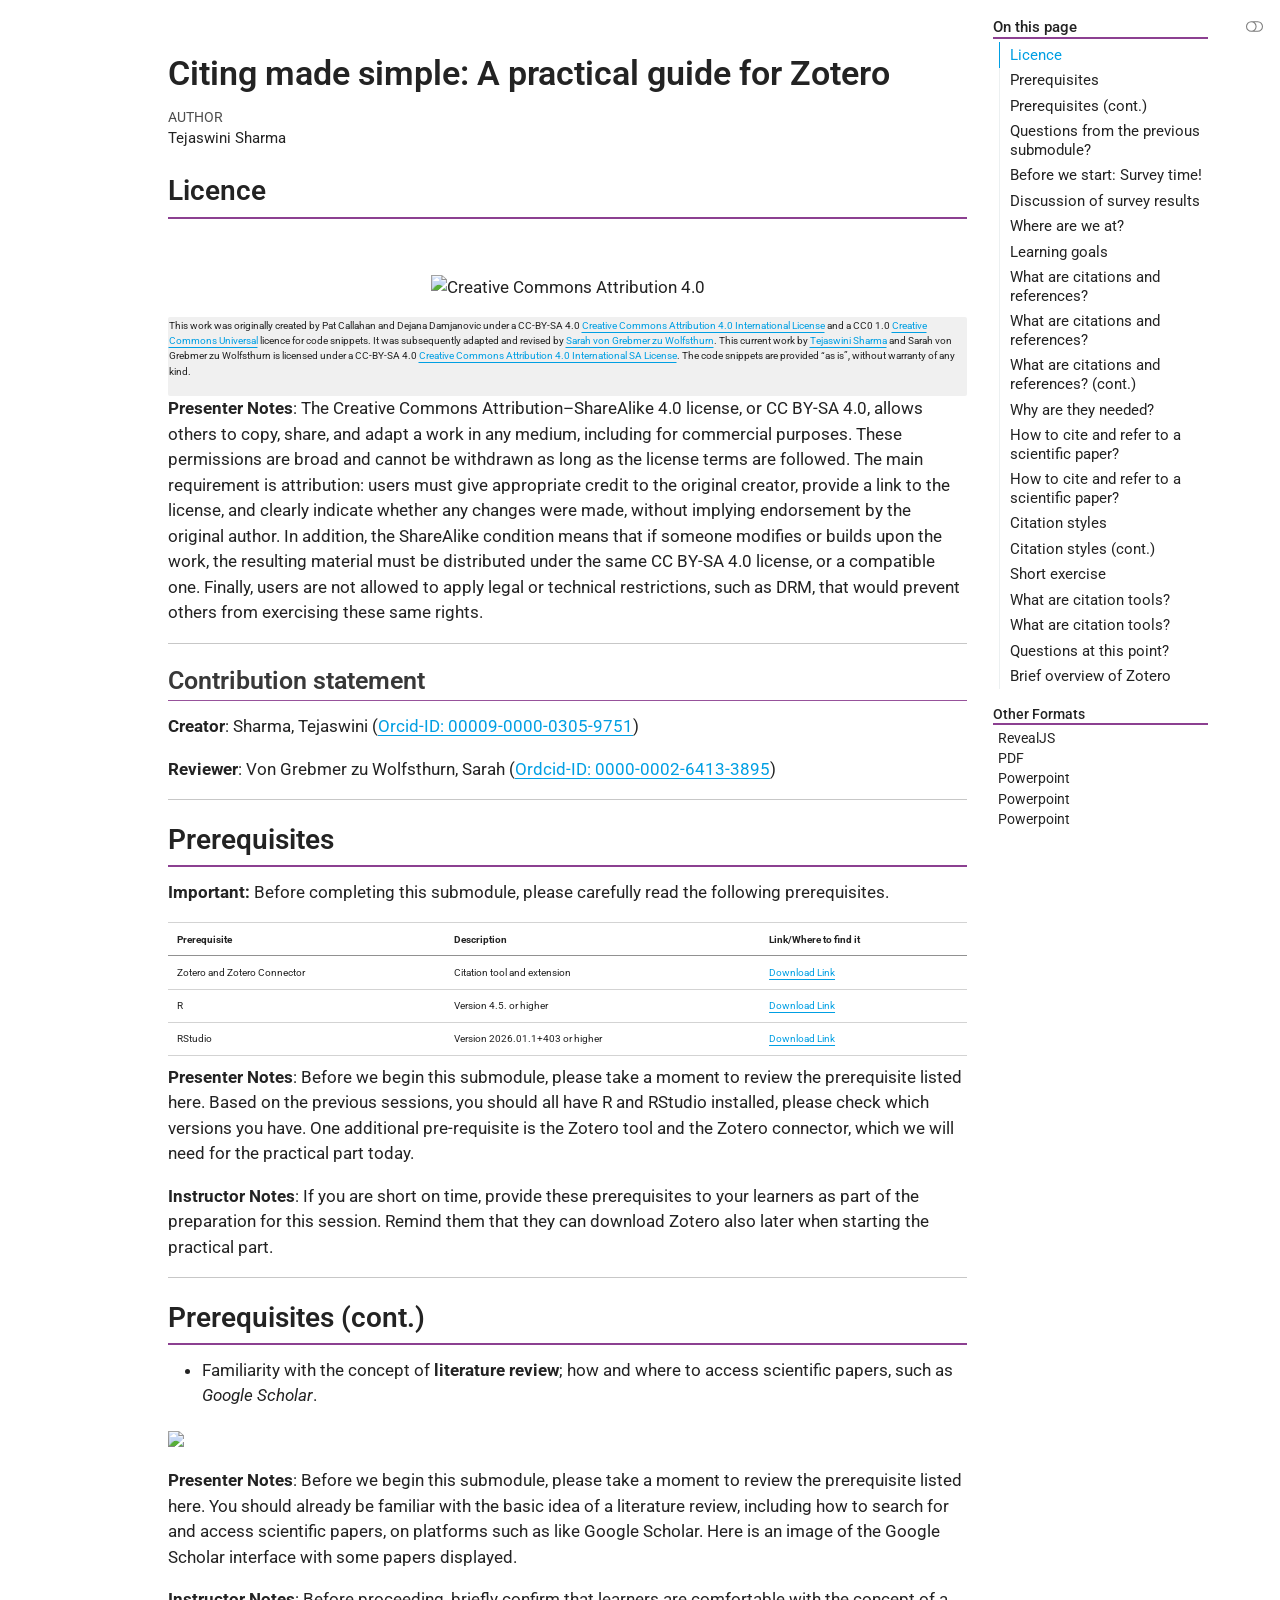
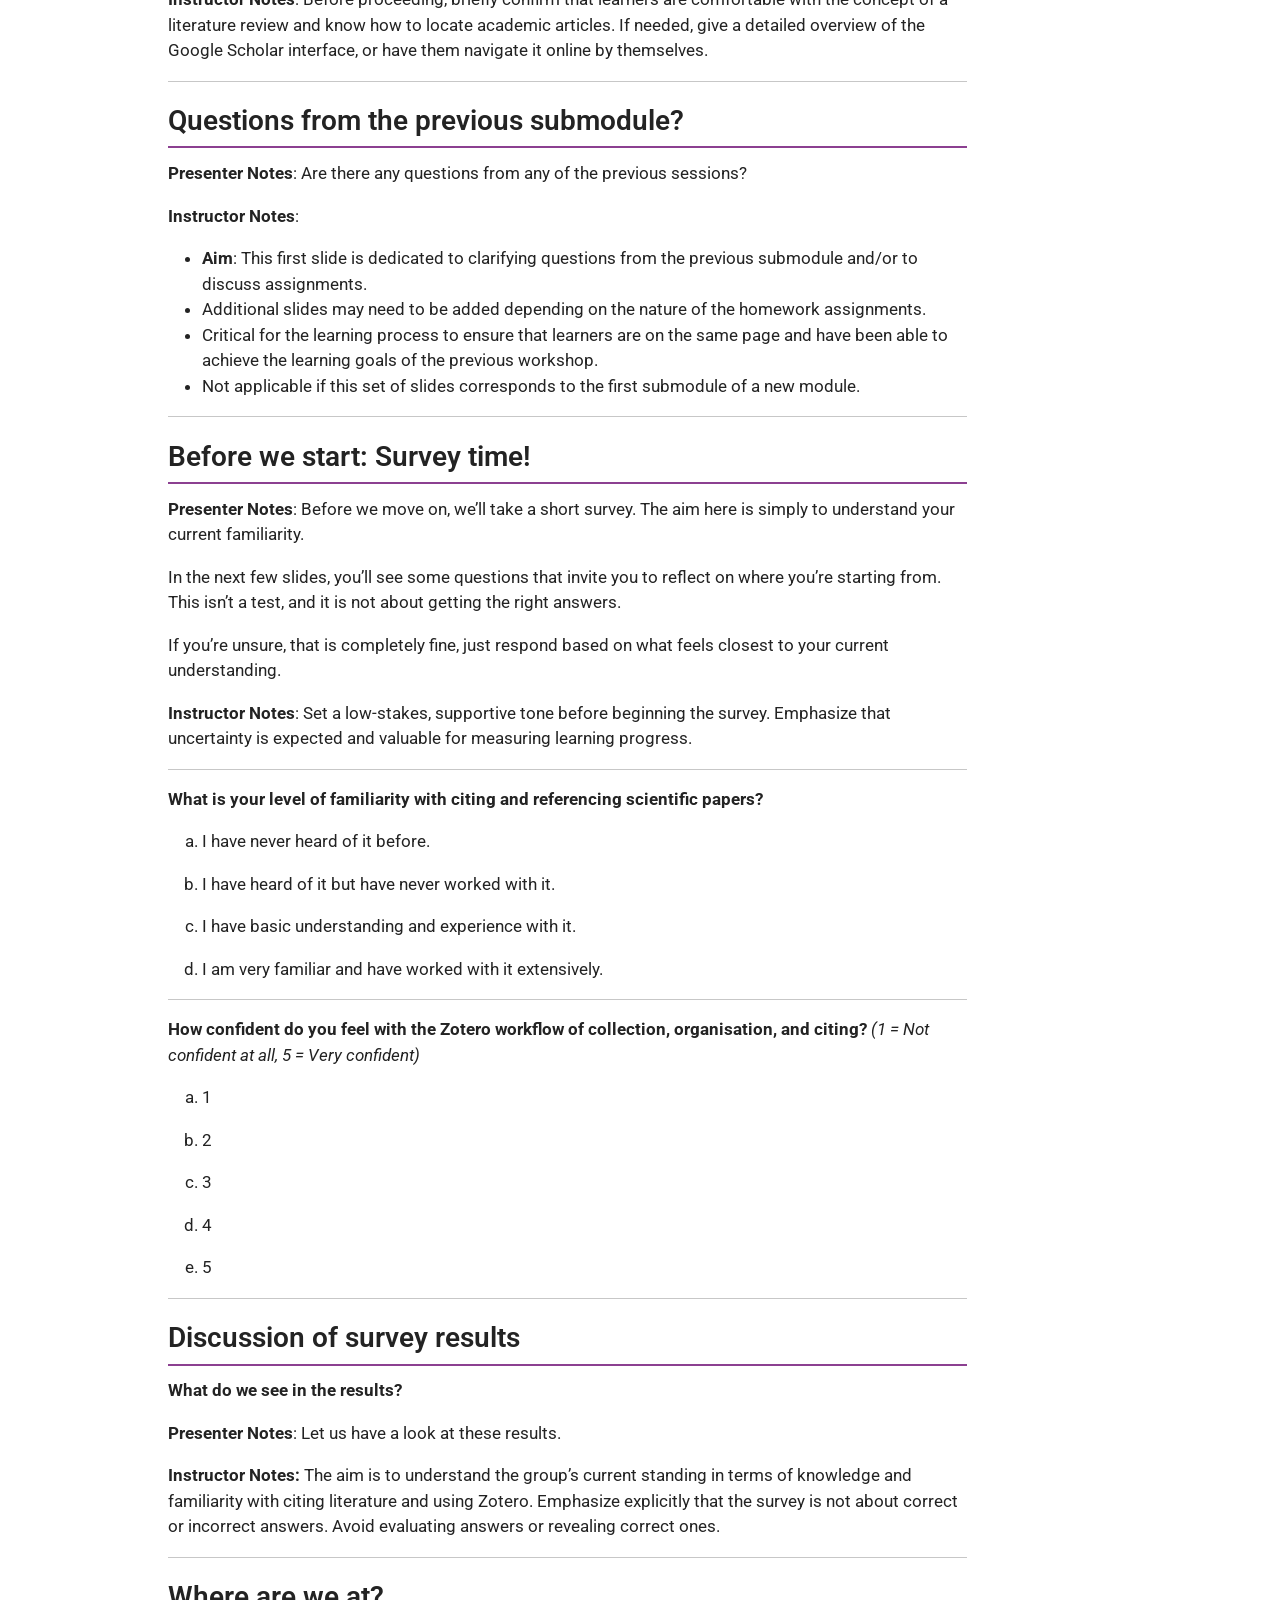
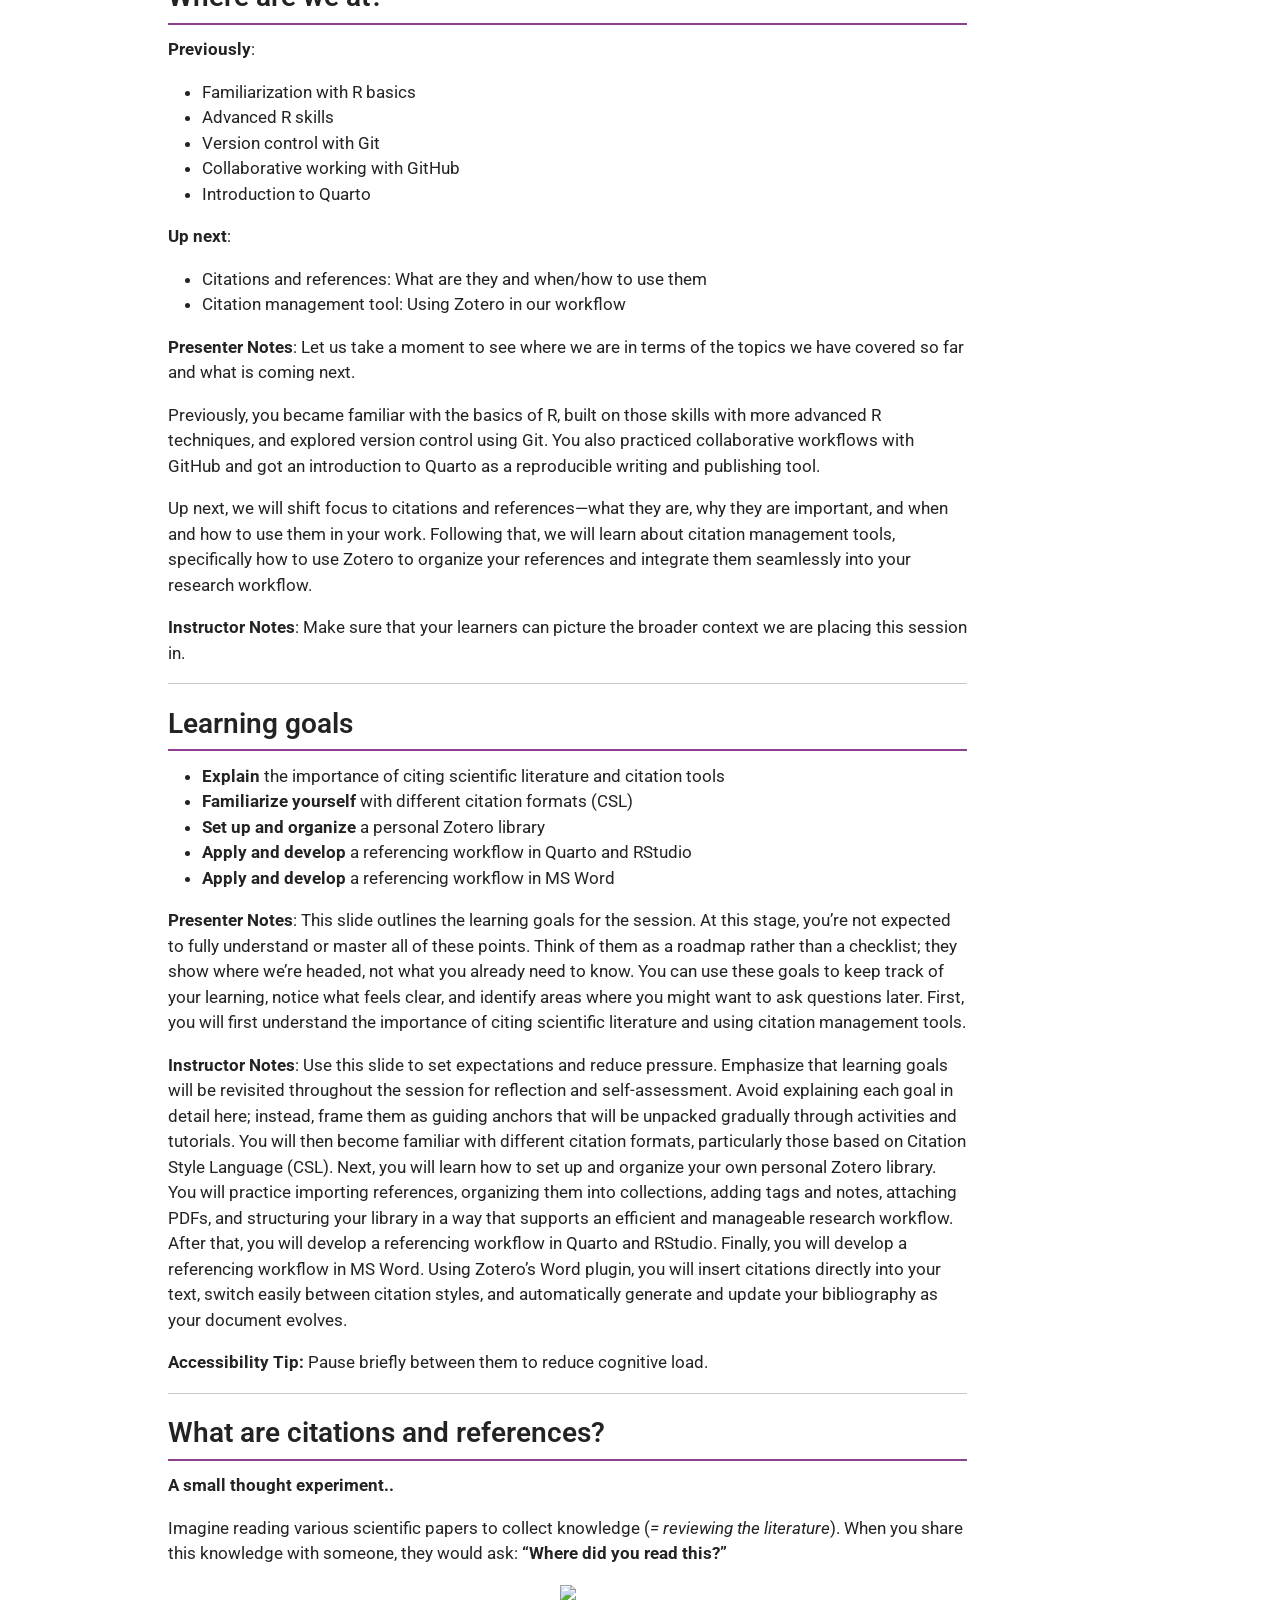
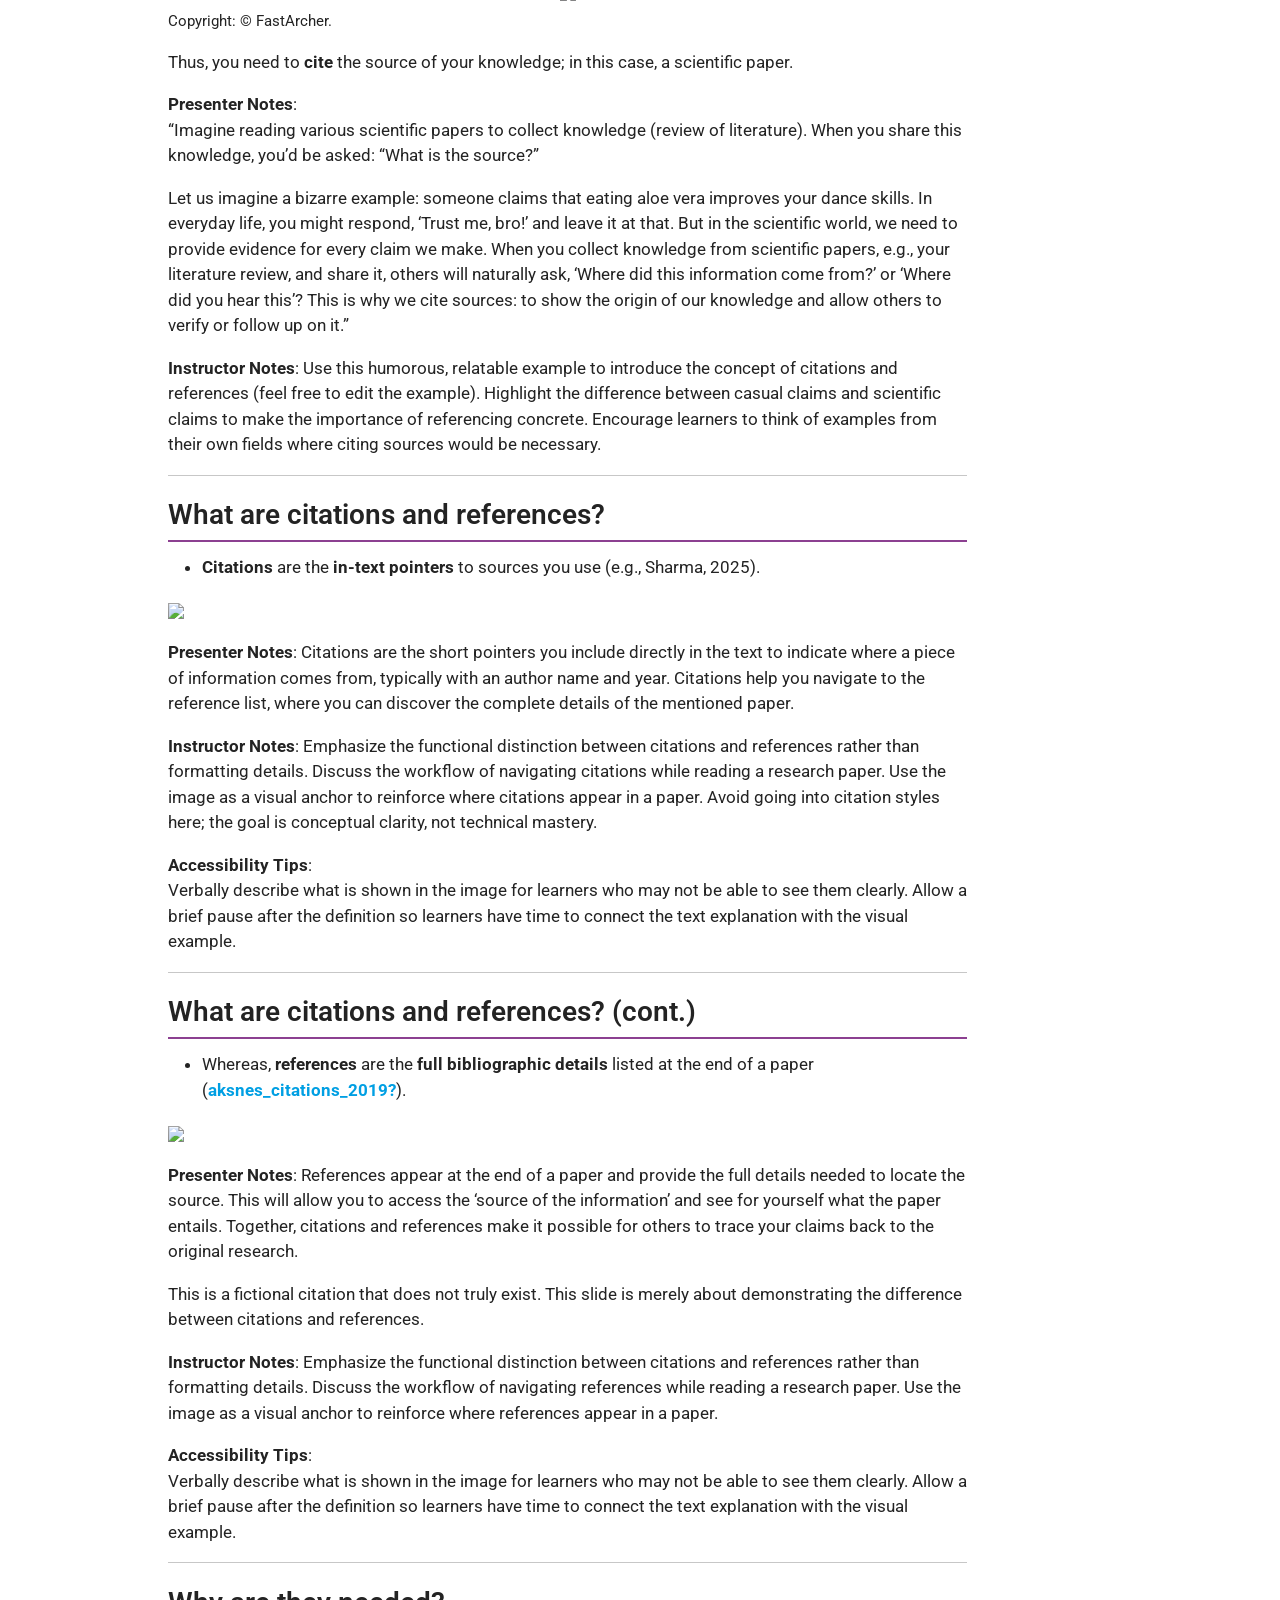
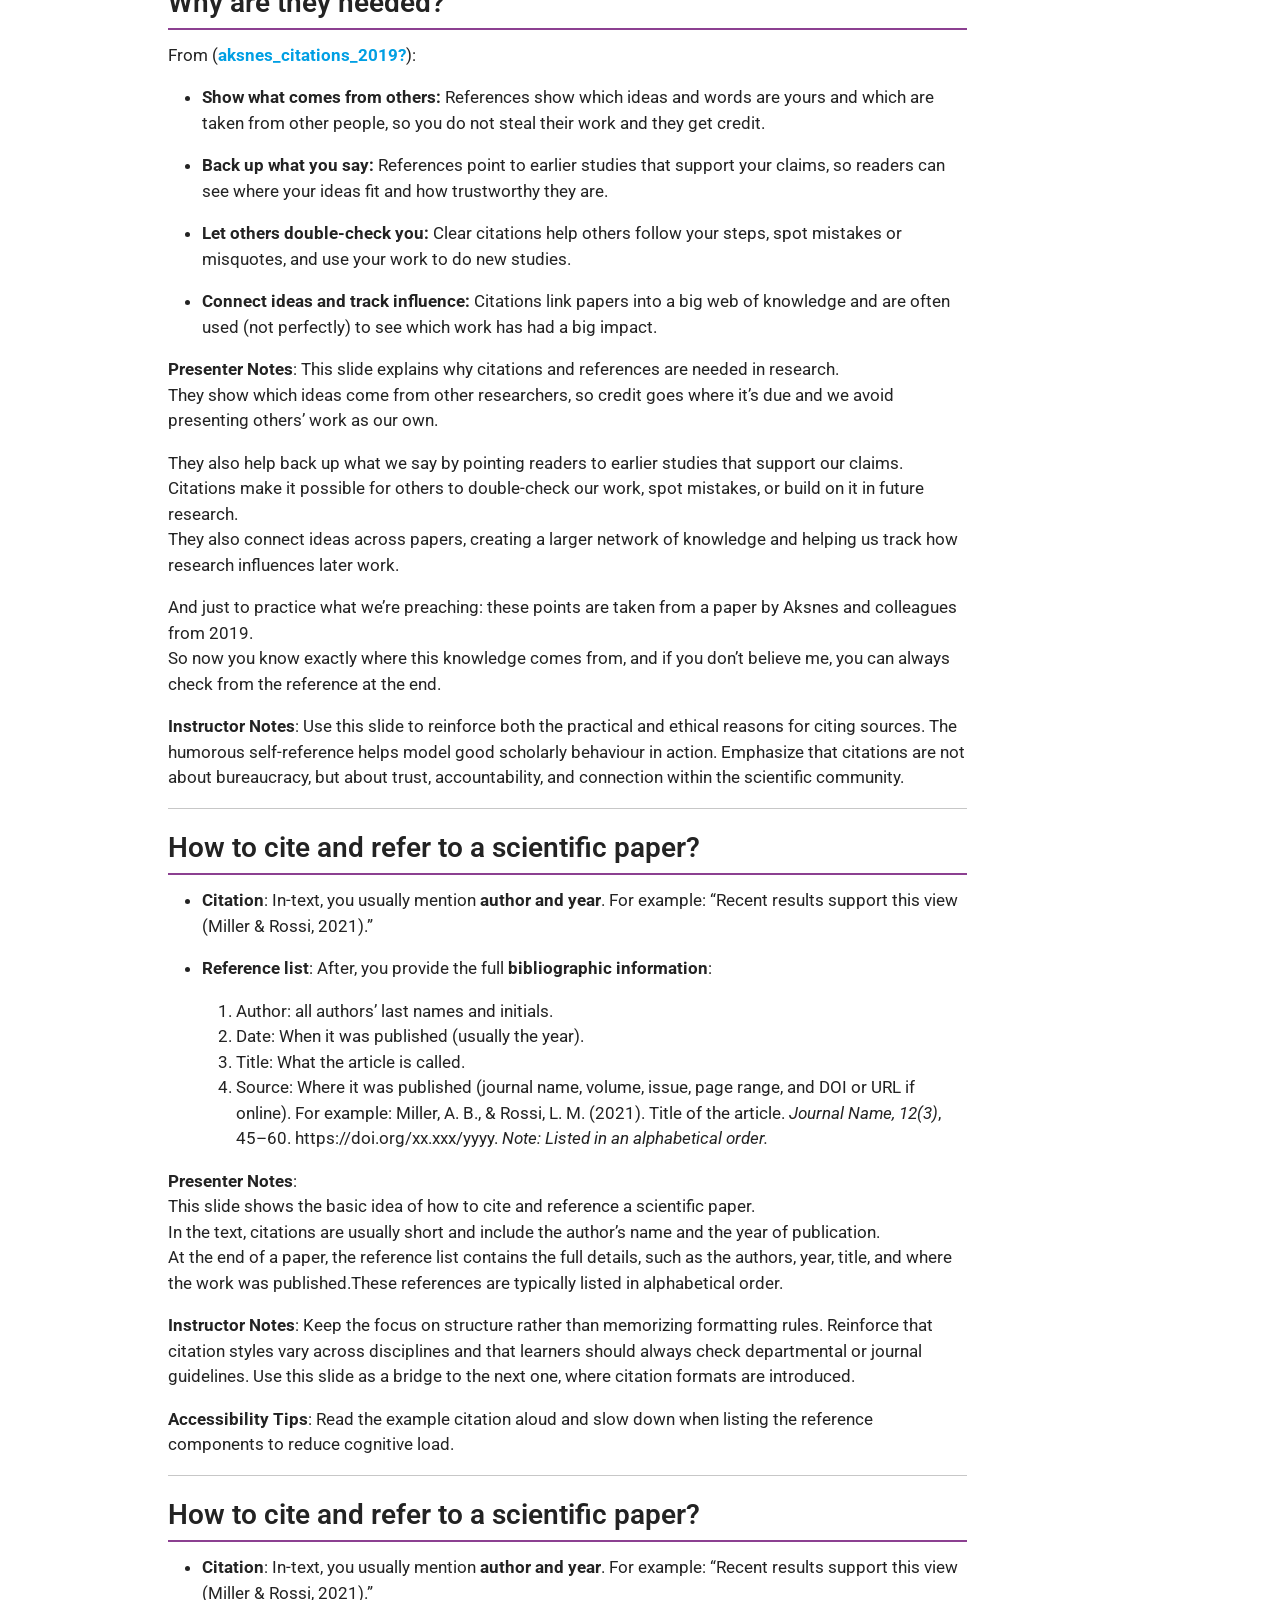
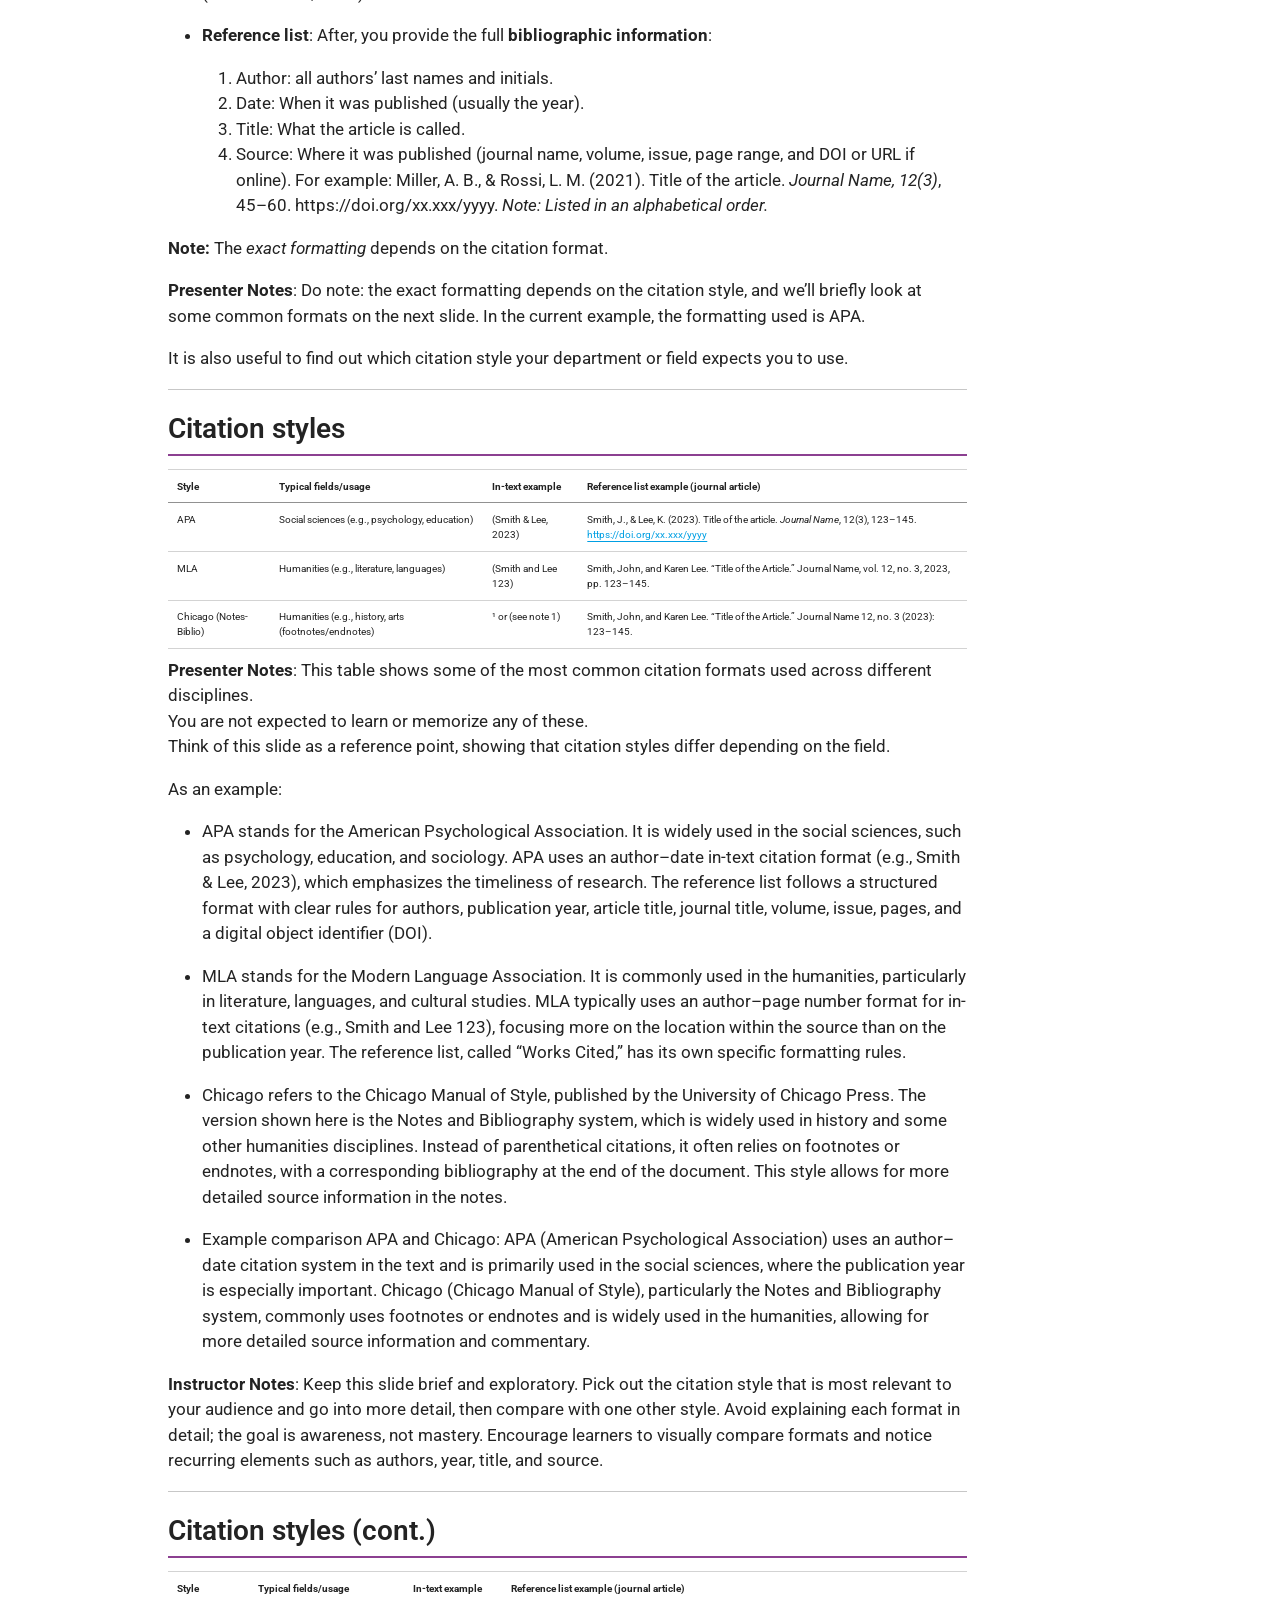
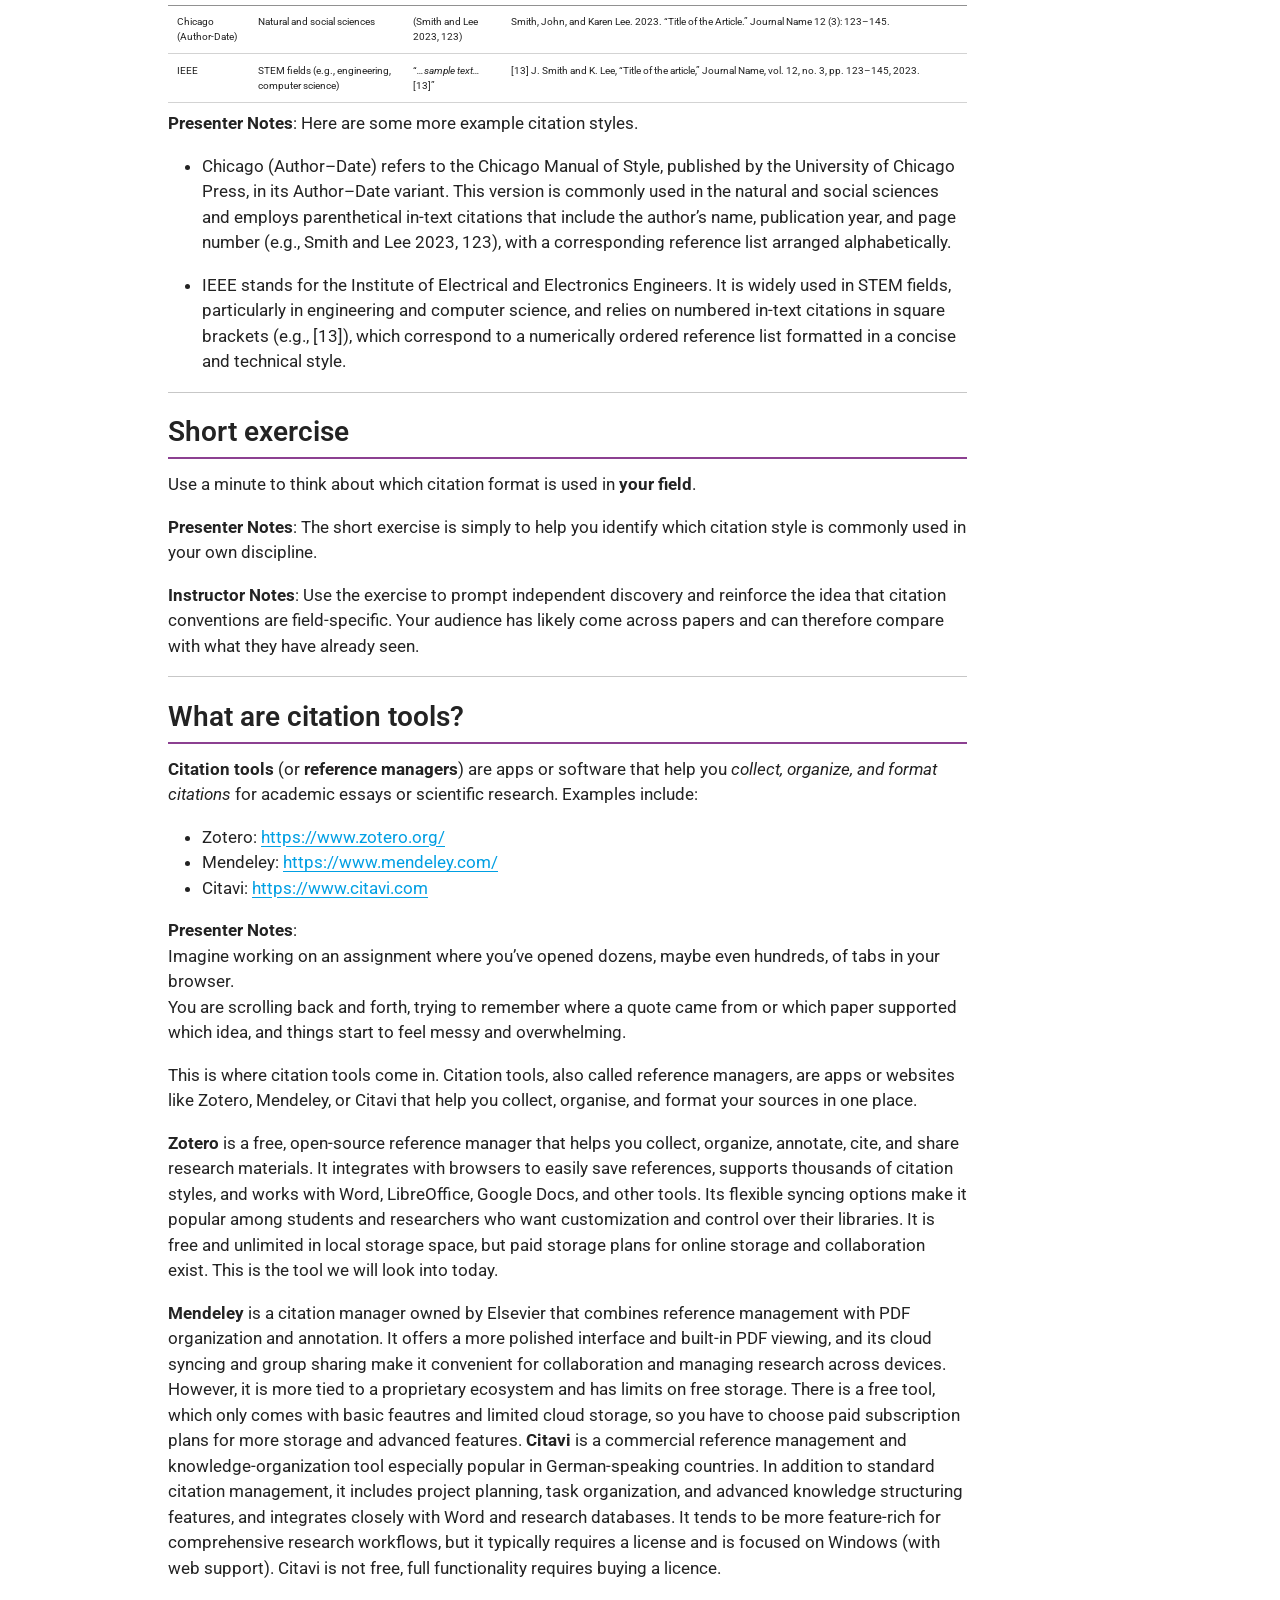
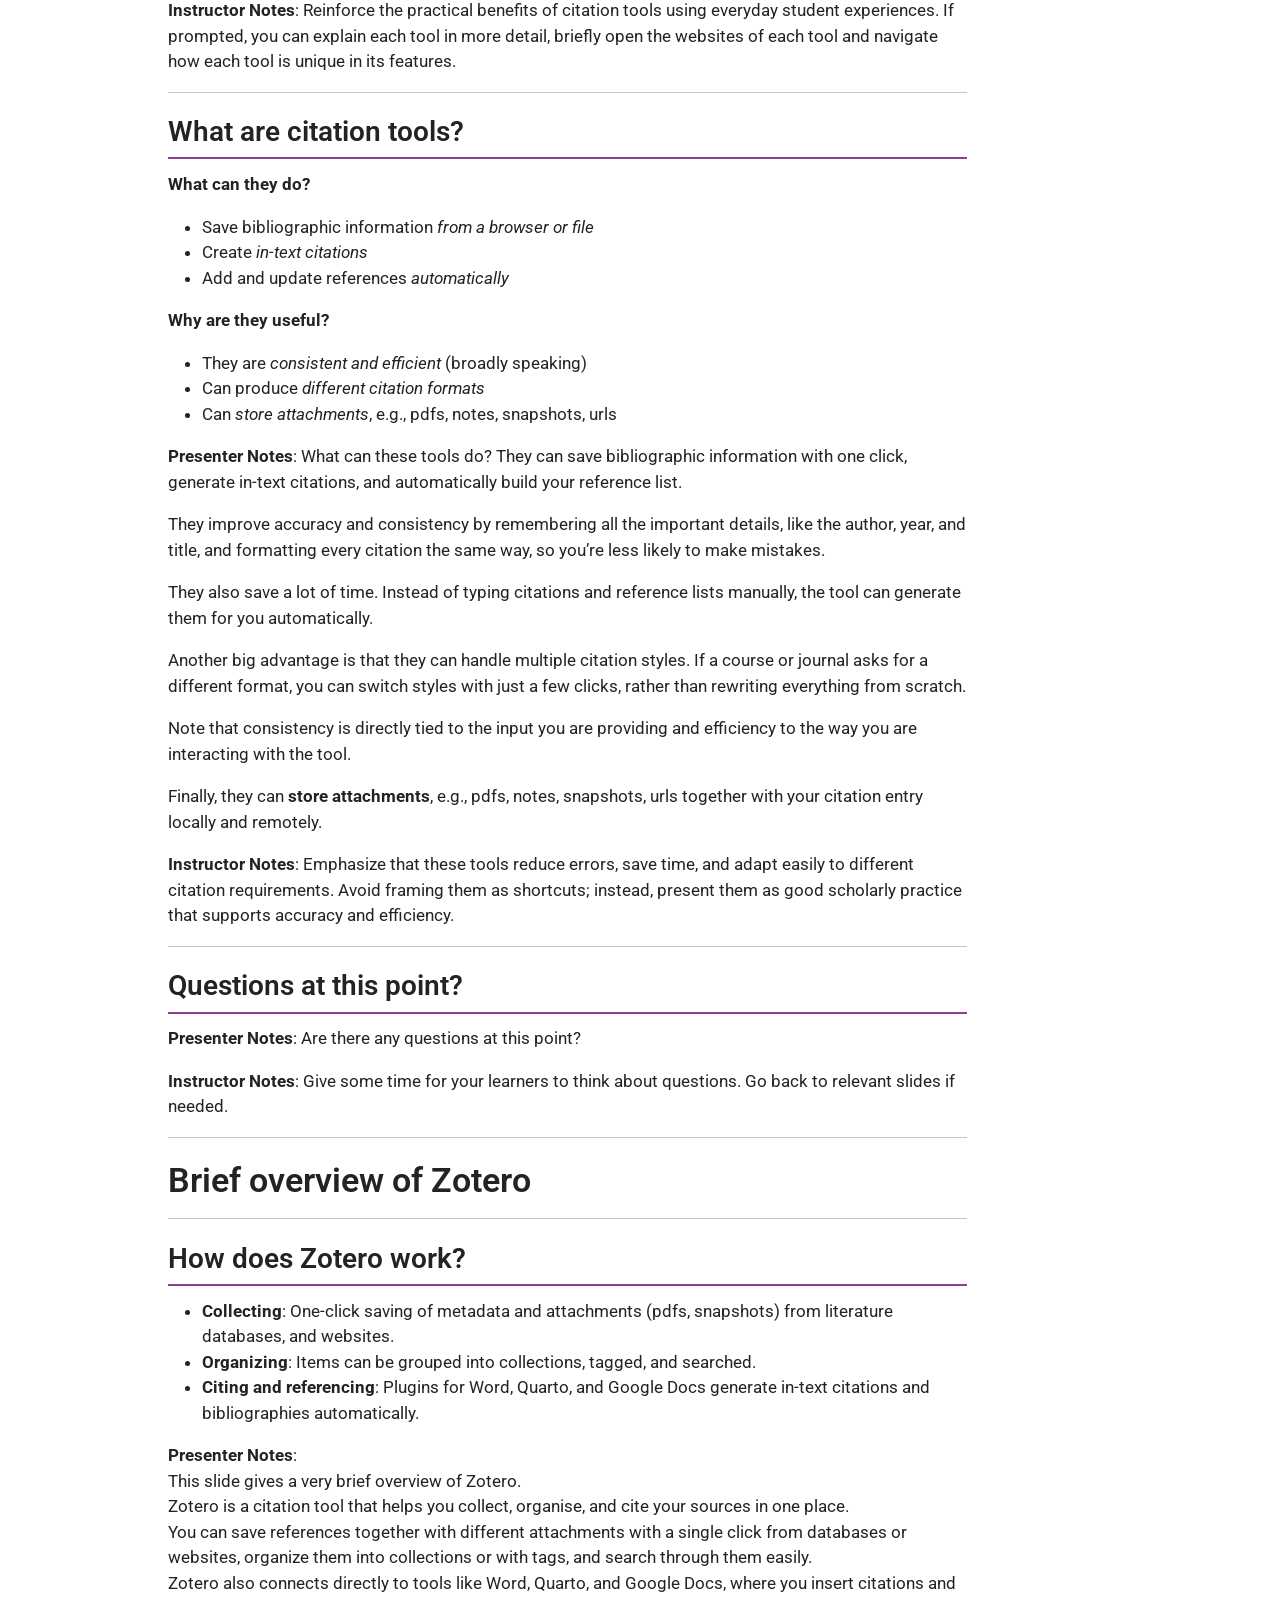
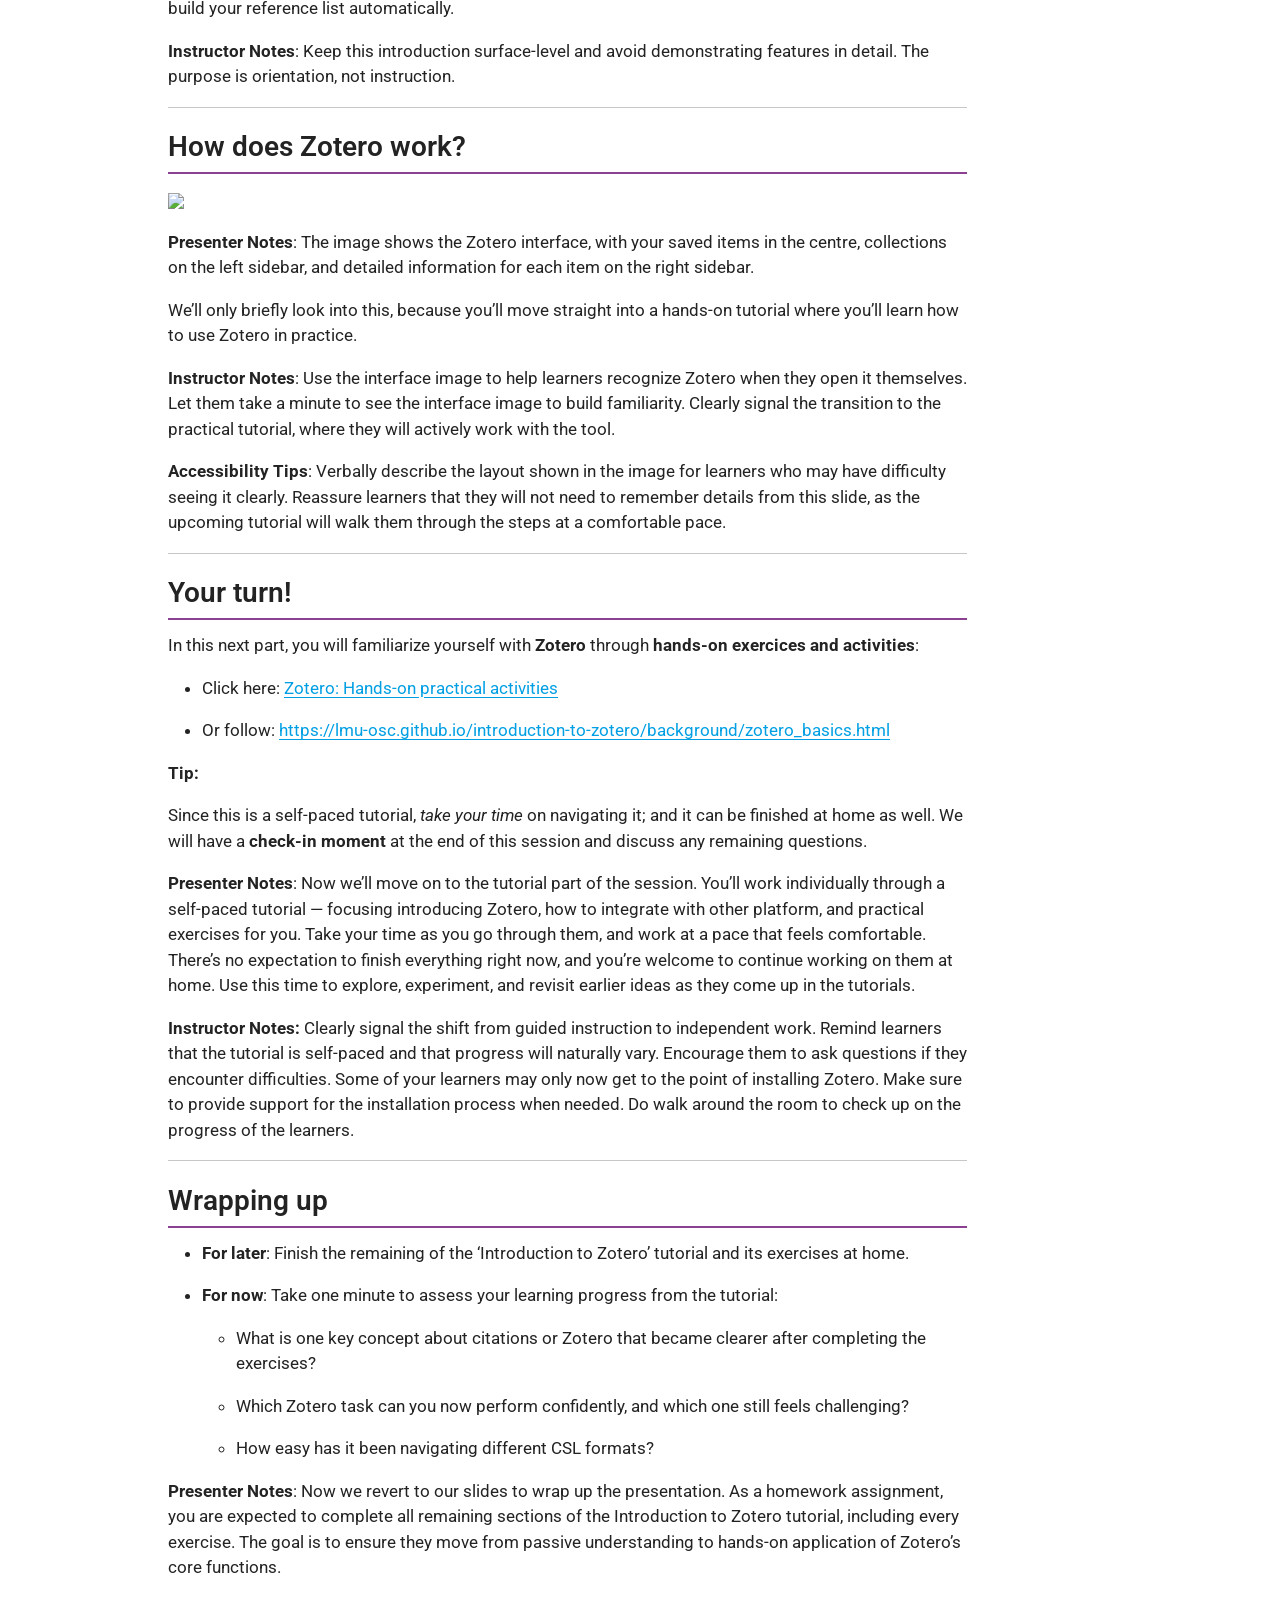
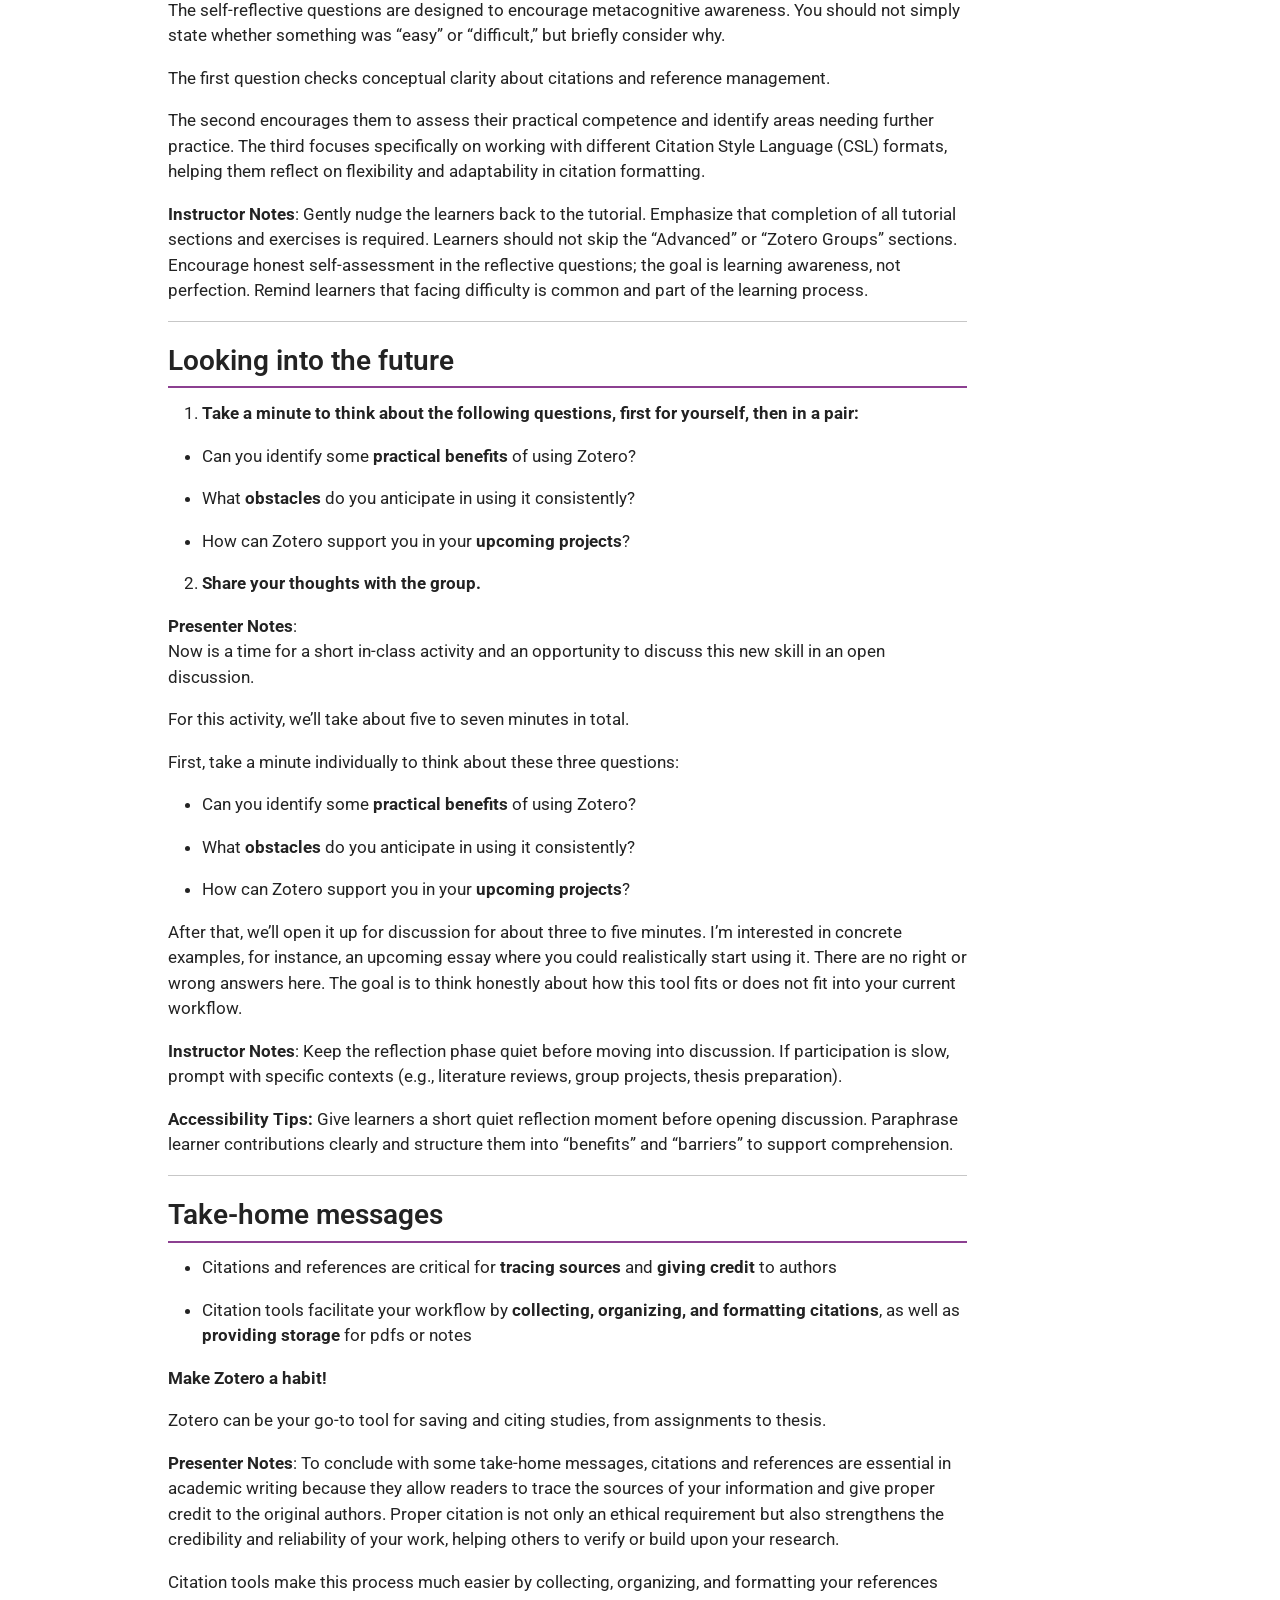
==== index.html @ c9b3cbfb "Built site for gh-pages" ====
<!DOCTYPE html>
<html xmlns="http://www.w3.org/1999/xhtml" lang="en" xml:lang="en"><head>

<meta charset="utf-8">
<meta name="generator" content="quarto-1.10.18">

<meta name="viewport" content="width=device-width, initial-scale=1.0, user-scalable=yes">

<meta name="author" content="Tejaswini Sharma">

<title>Citing made simple: A practical guide for Zotero</title>
<style>
/* Default styles provided by pandoc.
** See https://pandoc.org/MANUAL.html#variables-for-html for config info.
*/
span.smallcaps{font-variant: small-caps;}
div.columns{display: flex; gap: 1.5em;}
div.column{flex: auto;}
@media screen {
div.columns{gap: min(4vw, 1.5em);}
div.column{overflow-x: auto;}
}
div.hanging-indent{margin-left: 1.5em; text-indent: -1.5em;}
ul.task-list{list-style: none;}
ul.task-list li input[type="checkbox"] {
  width: 0.8em;
  margin: 0 0.8em 0.2em -1em; /* quarto-specific, see https://github.com/quarto-dev/quarto-cli/issues/4556 */ 
  vertical-align: middle;
}
/* CSS for citations */
div.csl-bib-body { }
div.csl-entry {
  clear: both;
}
.hanging-indent div.csl-entry {
  margin-left:2em;
  text-indent:-2em;
}
div.csl-left-margin {
  min-width:2em;
  float:left;
}
div.csl-right-inline {
  margin-left:2em;
  padding-left:1em;
}
div.csl-indent {
  margin-left: 2em;
}</style>


<script src="site_libs/quarto-nav/quarto-nav.js"></script>
<script src="site_libs/clipboard/clipboard.min.js"></script>
<script src="site_libs/quarto-search/autocomplete.umd.js"></script>
<script src="site_libs/quarto-search/fuse.min.js"></script>
<script src="site_libs/quarto-search/quarto-search.js"></script>
<meta name="quarto:offset" content="./">
<link href="site_libs/quarto-contrib/quarto-project/lmu-osc/osc-brand/lmu-osc-favicon.jpg" rel="icon" type="image/jpeg">
<script src="site_libs/quarto-html/quarto.js" type="module"></script>
<script src="site_libs/quarto-html/tabsets/tabsets.js" type="module"></script>
<script src="site_libs/quarto-html/popper.min.js"></script>
<script src="site_libs/quarto-html/tippy.umd.min.js"></script>
<script src="site_libs/quarto-html/anchor.min.js"></script>
<link href="site_libs/quarto-html/tippy.css" rel="stylesheet">
<link href="site_libs/quarto-html/quarto-syntax-highlighting-3c3f1368ed8db972a012dae01a8e5220.css" rel="stylesheet" class="quarto-color-scheme" id="quarto-text-highlighting-styles">
<link href="site_libs/quarto-html/quarto-syntax-highlighting-dark-97e28f47ad423cfcb72627c3f906fd98.css" rel="stylesheet" class="quarto-color-scheme quarto-color-alternate" id="quarto-text-highlighting-styles">
<link href="site_libs/quarto-html/quarto-syntax-highlighting-3c3f1368ed8db972a012dae01a8e5220.css" rel="stylesheet" class="quarto-color-scheme-extra" id="quarto-text-highlighting-styles">
<script src="site_libs/bootstrap/bootstrap.min.js"></script>
<link href="site_libs/bootstrap/bootstrap-icons.css" rel="stylesheet">
<link href="site_libs/bootstrap/bootstrap-7c54db3d1f1df4fab98acb0c8cf2c1cc.min.css" rel="stylesheet" append-hash="true" class="quarto-color-scheme" id="quarto-bootstrap" data-mode="light">
<link href="site_libs/bootstrap/bootstrap-dark-06c5d4150fd6f67637dcb798897c81ac.min.css" rel="stylesheet" append-hash="true" class="quarto-color-scheme quarto-color-alternate" id="quarto-bootstrap" data-mode="dark">
<link href="site_libs/bootstrap/bootstrap-7c54db3d1f1df4fab98acb0c8cf2c1cc.min.css" rel="stylesheet" append-hash="true" class="quarto-color-scheme-extra" id="quarto-bootstrap" data-mode="light">
<script id="quarto-search-options" type="application/json">{
  "location": "sidebar",
  "copy-button": false,
  "collapse-after": 3,
  "panel-placement": "start",
  "type": "textbox",
  "limit": 50,
  "keyboard-shortcut": [
    "f",
    "/",
    "s"
  ],
  "show-item-context": false,
  "language": {
    "search-no-results-text": "No results",
    "search-matching-documents-text": "matching documents",
    "search-copy-link-title": "Copy link to search",
    "search-hide-matches-text": "Hide additional matches",
    "search-more-match-text": "more match in this document",
    "search-more-matches-text": "more matches in this document",
    "search-clear-button-title": "Clear",
    "search-text-placeholder": "",
    "search-detached-cancel-button-title": "Cancel",
    "search-submit-button-title": "Submit",
    "search-label": "Search"
  }
}</script>


</head>

<body class="quarto-light"><script id="quarto-html-before-body" type="application/javascript">
    const toggleBodyColorMode = (bsSheetEl) => {
      const mode = bsSheetEl.getAttribute("data-mode");
      const bodyEl = window.document.querySelector("body");
      if (mode === "dark") {
        bodyEl.classList.add("quarto-dark");
        bodyEl.classList.remove("quarto-light");
      } else {
        bodyEl.classList.add("quarto-light");
        bodyEl.classList.remove("quarto-dark");
      }
    }
    const toggleBodyColorPrimary = () => {
      const bsSheetEl = window.document.querySelector("link#quarto-bootstrap:not([rel=disabled-stylesheet])");
      if (bsSheetEl) {
        toggleBodyColorMode(bsSheetEl);
      }
    }
    const setColorSchemeToggle = (alternate) => {
      const toggles = window.document.querySelectorAll('.quarto-color-scheme-toggle');
      for (let i=0; i < toggles.length; i++) {
        const toggle = toggles[i];
        if (toggle) {
          if (alternate) {
            toggle.classList.add("alternate");
          } else {
            toggle.classList.remove("alternate");
          }
        }
      }
    };
    const toggleColorMode = (alternate) => {
      // Switch the stylesheets
      const primaryStylesheets = window.document.querySelectorAll('link.quarto-color-scheme:not(.quarto-color-alternate)');
      const alternateStylesheets = window.document.querySelectorAll('link.quarto-color-scheme.quarto-color-alternate');
      manageTransitions('#quarto-margin-sidebar .nav-link', false);
      if (alternate) {
        // note: dark is layered on light, we don't disable primary!
        enableStylesheet(alternateStylesheets);
        for (const sheetNode of alternateStylesheets) {
          if (sheetNode.id === "quarto-bootstrap") {
            toggleBodyColorMode(sheetNode);
          }
        }
      } else {
        disableStylesheet(alternateStylesheets);
        enableStylesheet(primaryStylesheets)
        toggleBodyColorPrimary();
      }
      manageTransitions('#quarto-margin-sidebar .nav-link', true);
      // Switch the toggles
      setColorSchemeToggle(alternate)
      // Hack to workaround the fact that safari doesn't
      // properly recolor the scrollbar when toggling (#1455)
      if (navigator.userAgent.indexOf('Safari') > 0 && navigator.userAgent.indexOf('Chrome') == -1) {
        manageTransitions("body", false);
        window.scrollTo(0, 1);
        setTimeout(() => {
          window.scrollTo(0, 0);
          manageTransitions("body", true);
        }, 40);
      }
    }
    const disableStylesheet = (stylesheets) => {
      for (let i=0; i < stylesheets.length; i++) {
        const stylesheet = stylesheets[i];
        stylesheet.rel = 'disabled-stylesheet';
      }
    }
    const enableStylesheet = (stylesheets) => {
      for (let i=0; i < stylesheets.length; i++) {
        const stylesheet = stylesheets[i];
        if(stylesheet.rel !== 'stylesheet') { // for Chrome, which will still FOUC without this check
          stylesheet.rel = 'stylesheet';
        }
      }
    }
    const manageTransitions = (selector, allowTransitions) => {
      const els = window.document.querySelectorAll(selector);
      for (let i=0; i < els.length; i++) {
        const el = els[i];
        if (allowTransitions) {
          el.classList.remove('notransition');
        } else {
          el.classList.add('notransition');
        }
      }
    }
    const isFileUrl = () => {
      return window.location.protocol === 'file:';
    }
    const hasAlternateSentinel = () => {
      let styleSentinel = getColorSchemeSentinel();
      if (styleSentinel !== null) {
        return styleSentinel === "alternate";
      } else {
        return false;
      }
    }
    const setStyleSentinel = (alternate) => {
      const value = alternate ? "alternate" : "default";
      if (!isFileUrl()) {
        window.localStorage.setItem("quarto-color-scheme", value);
      } else {
        localAlternateSentinel = value;
      }
    }
    const getColorSchemeSentinel = () => {
      if (!isFileUrl()) {
        const storageValue = window.localStorage.getItem("quarto-color-scheme");
        return storageValue != null ? storageValue : localAlternateSentinel;
      } else {
        return localAlternateSentinel;
      }
    }
    const toggleGiscusIfUsed = (isAlternate, darkModeDefault) => {
      const baseTheme = document.querySelector('#giscus-base-theme')?.value ?? 'light';
      const alternateTheme = document.querySelector('#giscus-alt-theme')?.value ?? 'dark';
      let newTheme = '';
      if(authorPrefersDark) {
        newTheme = isAlternate ? baseTheme : alternateTheme;
      } else {
        newTheme = isAlternate ? alternateTheme : baseTheme;
      }
      const changeGiscusTheme = () => {
        // From: https://github.com/giscus/giscus/issues/336
        const sendMessage = (message) => {
          const iframe = document.querySelector('iframe.giscus-frame');
          if (!iframe) return;
          iframe.contentWindow.postMessage({ giscus: message }, 'https://giscus.app');
        }
        sendMessage({
          setConfig: {
            theme: newTheme
          }
        });
      }
      const isGiscussLoaded = window.document.querySelector('iframe.giscus-frame') !== null;
      if (isGiscussLoaded) {
        changeGiscusTheme();
      }
    };
    const authorPrefersDark = false;
    const darkModeDefault = authorPrefersDark;
      document.querySelector('link#quarto-text-highlighting-styles.quarto-color-scheme-extra').rel = 'disabled-stylesheet';
      document.querySelector('link#quarto-bootstrap.quarto-color-scheme-extra').rel = 'disabled-stylesheet';
    let localAlternateSentinel = darkModeDefault ? 'alternate' : 'default';
    // Dark / light mode switch
    window.quartoToggleColorScheme = () => {
      // Read the current dark / light value
      let toAlternate = !hasAlternateSentinel();
      toggleColorMode(toAlternate);
      setStyleSentinel(toAlternate);
      toggleGiscusIfUsed(toAlternate, darkModeDefault);
      window.dispatchEvent(new Event('resize'));
    };
    // Switch to dark mode if need be
    if (hasAlternateSentinel()) {
      toggleColorMode(true);
    } else {
      toggleColorMode(false);
    }
  </script>

<div id="quarto-search-results"></div>
<!-- content -->
<div id="quarto-content" class="quarto-container page-columns page-rows-contents page-layout-article">
<!-- sidebar -->
<!-- margin-sidebar -->
    <div id="quarto-margin-sidebar" class="sidebar margin-sidebar">
        <nav id="TOC" role="doc-toc" class="toc-active">
    <h2 id="toc-title">On this page</h2>
   
  <ul>
  <li><a href="#licence" id="toc-licence" class="nav-link active" data-scroll-target="#licence">Licence</a>
  <ul class="collapse">
  <li><a href="#contribution-statement" id="toc-contribution-statement" class="nav-link" data-scroll-target="#contribution-statement">Contribution statement</a></li>
  </ul></li>
  <li><a href="#prerequisites" id="toc-prerequisites" class="nav-link" data-scroll-target="#prerequisites">Prerequisites</a></li>
  <li><a href="#prerequisites-cont." id="toc-prerequisites-cont." class="nav-link" data-scroll-target="#prerequisites-cont.">Prerequisites (cont.)</a></li>
  <li><a href="#questions-from-the-previous-submodule" id="toc-questions-from-the-previous-submodule" class="nav-link" data-scroll-target="#questions-from-the-previous-submodule">Questions from the previous submodule?</a></li>
  <li><a href="#before-we-start-survey-time" id="toc-before-we-start-survey-time" class="nav-link" data-scroll-target="#before-we-start-survey-time">Before we start: Survey time!</a></li>
  <li><a href="#discussion-of-survey-results" id="toc-discussion-of-survey-results" class="nav-link" data-scroll-target="#discussion-of-survey-results">Discussion of survey results</a></li>
  <li><a href="#where-are-we-at" id="toc-where-are-we-at" class="nav-link" data-scroll-target="#where-are-we-at">Where are we at?</a></li>
  <li><a href="#learning-goals" id="toc-learning-goals" class="nav-link" data-scroll-target="#learning-goals">Learning goals</a></li>
  <li><a href="#what-are-citations-and-references" id="toc-what-are-citations-and-references" class="nav-link" data-scroll-target="#what-are-citations-and-references">What are citations and references?</a></li>
  <li><a href="#what-are-citations-and-references-1" id="toc-what-are-citations-and-references-1" class="nav-link" data-scroll-target="#what-are-citations-and-references-1">What are citations and references?</a></li>
  <li><a href="#what-are-citations-and-references-cont." id="toc-what-are-citations-and-references-cont." class="nav-link" data-scroll-target="#what-are-citations-and-references-cont.">What are citations and references? (cont.)</a></li>
  <li><a href="#why-are-they-needed" id="toc-why-are-they-needed" class="nav-link" data-scroll-target="#why-are-they-needed">Why are they needed?</a></li>
  <li><a href="#how-to-cite-and-refer-to-a-scientific-paper" id="toc-how-to-cite-and-refer-to-a-scientific-paper" class="nav-link" data-scroll-target="#how-to-cite-and-refer-to-a-scientific-paper">How to cite and refer to a scientific paper?</a></li>
  <li><a href="#how-to-cite-and-refer-to-a-scientific-paper-1" id="toc-how-to-cite-and-refer-to-a-scientific-paper-1" class="nav-link" data-scroll-target="#how-to-cite-and-refer-to-a-scientific-paper-1">How to cite and refer to a scientific paper?</a></li>
  <li><a href="#citation-styles" id="toc-citation-styles" class="nav-link" data-scroll-target="#citation-styles">Citation styles</a></li>
  <li><a href="#citation-styles-cont." id="toc-citation-styles-cont." class="nav-link" data-scroll-target="#citation-styles-cont.">Citation styles (cont.)</a></li>
  <li><a href="#short-exercise" id="toc-short-exercise" class="nav-link" data-scroll-target="#short-exercise">Short exercise</a></li>
  <li><a href="#what-are-citation-tools" id="toc-what-are-citation-tools" class="nav-link" data-scroll-target="#what-are-citation-tools">What are citation tools?</a></li>
  <li><a href="#what-are-citation-tools-1" id="toc-what-are-citation-tools-1" class="nav-link" data-scroll-target="#what-are-citation-tools-1">What are citation tools?</a></li>
  <li><a href="#questions-at-this-point" id="toc-questions-at-this-point" class="nav-link" data-scroll-target="#questions-at-this-point">Questions at this point?</a></li>
  <li><a href="#brief-overview-of-zotero" id="toc-brief-overview-of-zotero" class="nav-link" data-scroll-target="#brief-overview-of-zotero">Brief overview of Zotero</a>
  <ul class="collapse">
  <li><a href="#how-does-zotero-work" id="toc-how-does-zotero-work" class="nav-link" data-scroll-target="#how-does-zotero-work">How does Zotero work?</a></li>
  <li><a href="#how-does-zotero-work-1" id="toc-how-does-zotero-work-1" class="nav-link" data-scroll-target="#how-does-zotero-work-1">How does Zotero work?</a></li>
  <li><a href="#your-turn" id="toc-your-turn" class="nav-link" data-scroll-target="#your-turn">Your turn!</a></li>
  <li><a href="#wrapping-up" id="toc-wrapping-up" class="nav-link" data-scroll-target="#wrapping-up">Wrapping up</a></li>
  <li><a href="#looking-into-the-future" id="toc-looking-into-the-future" class="nav-link" data-scroll-target="#looking-into-the-future">Looking into the future</a></li>
  <li><a href="#take-home-messages" id="toc-take-home-messages" class="nav-link" data-scroll-target="#take-home-messages">Take-home messages</a></li>
  <li><a href="#learning-goals-check-in" id="toc-learning-goals-check-in" class="nav-link" data-scroll-target="#learning-goals-check-in">Learning goals: Check-In</a></li>
  <li><a href="#to-conclude-survey-time" id="toc-to-conclude-survey-time" class="nav-link" data-scroll-target="#to-conclude-survey-time">To conclude: Survey time!</a></li>
  <li><a href="#discussion-of-survey-results-1" id="toc-discussion-of-survey-results-1" class="nav-link" data-scroll-target="#discussion-of-survey-results-1">Discussion of survey results</a></li>
  <li><a href="#references" id="toc-references" class="nav-link" data-scroll-target="#references">References</a></li>
  <li><a href="#thanks" id="toc-thanks" class="nav-link" data-scroll-target="#thanks">Thanks!</a></li>
  <li><a href="#additional-in-class-activity" id="toc-additional-in-class-activity" class="nav-link" data-scroll-target="#additional-in-class-activity">Additional in-class activity</a></li>
  <li><a href="#credit-contribution-statement---to-do" id="toc-credit-contribution-statement---to-do" class="nav-link" data-scroll-target="#credit-contribution-statement---to-do">CREDiT Contribution Statement - TO DO</a></li>
  </ul></li>
  </ul>
<div class="quarto-alternate-formats"><h2>Other Formats</h2><ul><li><a href="slides.html"><i class="bi bi-file-slides"></i>RevealJS</a></li><li><a href="index.pdf"><i class="bi bi-file-pdf"></i>PDF</a></li><li><a href="lmu-branded-test.pptx"><i class="bi bi-file-slides"></i>Powerpoint</a></li><li><a href="working-output.pptx"><i class="bi bi-file-slides"></i>Powerpoint</a></li><li><a href="index.pptx"><i class="bi bi-file-slides"></i>Powerpoint</a></li></ul></div></nav>
    </div>
<!-- main -->
<main class="content" id="quarto-document-content">


<header id="title-block-header" class="quarto-title-block default">
<div class="quarto-title">
<h1 class="title">Citing made simple: A practical guide for Zotero</h1>
</div>



<div class="quarto-title-meta">

    <div>
    <div class="quarto-title-meta-heading">Author</div>
    <div class="quarto-title-meta-contents">
             <p>Tejaswini Sharma </p>
          </div>
  </div>
    
  
    
  </div>
  


</header>


<section id="licence" class="level2">
<h2 class="anchored" data-anchor-id="licence">Licence</h2>
<p><br></p>
<p style="text-align:center;">
<img src="images/cc-by-sa.png" alt="Creative Commons Attribution 4.0" style="width:160px;">
</p>
<div style="background-color: #f0f0f0; padding: 0.05em; border-radius: 2px; font-size: 0.6em;">
<p>This work was originally created by Pat Callahan and Dejana Damjanovic under a CC-BY-SA 4.0 <a href="https://creativecommons.org/licenses/by-sa/4.0/deed.en">Creative Commons Attribution 4.0 International License</a> and a CC0 1.0 <a href="https://creativecommons.org/publicdomain/zero/1.0/">Creative Commons Universal</a> licence for code snippets. It was subsequently adapted and revised by <a href="https://orcid.org/0000-0002-6413-3895">Sarah von Grebmer zu Wolfsthurn</a>. This current work by <a href="https://orcid.org/0009-0000-0305%209751">Tejaswini Sharma</a> and Sarah von Grebmer zu Wolfsthurn is licensed under a CC-BY-SA 4.0 <a href="https://creativecommons.org/licenses/by-sa/4.0/deed.en">Creative Commons Attribution 4.0 International SA License</a>. The code snippets are provided “as is”, without warranty of any kind.</p>
</div>
<div class="notes">
<p><strong>Presenter Notes</strong>: The Creative Commons Attribution–ShareAlike 4.0 license, or CC BY-SA 4.0, allows others to copy, share, and adapt a work in any medium, including for commercial purposes. These permissions are broad and cannot be withdrawn as long as the license terms are followed. The main requirement is attribution: users must give appropriate credit to the original creator, provide a link to the license, and clearly indicate whether any changes were made, without implying endorsement by the original author. In addition, the ShareAlike condition means that if someone modifies or builds upon the work, the resulting material must be distributed under the same CC BY-SA 4.0 license, or a compatible one. Finally, users are not allowed to apply legal or technical restrictions, such as DRM, that would prevent others from exercising these same rights.</p>
</div>
<hr>
<section id="contribution-statement" class="level3">
<h3 class="anchored" data-anchor-id="contribution-statement">Contribution statement</h3>
<p><strong>Creator</strong>: Sharma, Tejaswini (<a href="https://orcid.org/0009-0000-0305-9751">Orcid-ID: 00009-0000-0305-9751</a>)</p>
<p><strong>Reviewer</strong>: Von Grebmer zu Wolfsthurn, Sarah (<a href="https://orcid.org/0000-0002-6413-3895">Ordcid-ID: 0000-0002-6413-3895</a>)</p>
<hr>
</section>
</section>
<section id="prerequisites" class="level2">
<h2 class="anchored" data-anchor-id="prerequisites">Prerequisites</h2>
<p><strong>Important:</strong> Before completing this submodule, please carefully read the following prerequisites.</p>
<div style="font-size: 0.6em;">
<table class="caption-top table">
<thead>
<tr class="header">
<th>Prerequisite</th>
<th>Description</th>
<th>Link/Where to find it</th>
</tr>
</thead>
<tbody>
<tr class="odd">
<td>Zotero and Zotero Connector</td>
<td>Citation tool and extension</td>
<td><a href="https://www.zotero.org/download/">Download Link</a></td>
</tr>
<tr class="even">
<td>R</td>
<td>Version 4.5. or higher</td>
<td><a href="https://cran.rstudio.com/">Download Link</a></td>
</tr>
<tr class="odd">
<td>RStudio</td>
<td>Version 2026.01.1+403 or higher</td>
<td><a href="https://posit.co/download/rstudio-desktop/">Download Link</a></td>
</tr>
</tbody>
</table>
</div>
<div class="notes">
<p><strong>Presenter Notes</strong>: Before we begin this submodule, please take a moment to review the prerequisite listed here. Based on the previous sessions, you should all have R and RStudio installed, please check which versions you have. One additional pre-requisite is the Zotero tool and the Zotero connector, which we will need for the practical part today.</p>
<p><strong>Instructor Notes</strong>: If you are short on time, provide these prerequisites to your learners as part of the preparation for this session. Remind them that they can download Zotero also later when starting the practical part.</p>
</div>
<hr>
</section>
<section id="prerequisites-cont." class="level2">
<h2 class="anchored" data-anchor-id="prerequisites-cont.">Prerequisites (cont.)</h2>
<ul>
<li>Familiarity with the concept of <strong>literature review</strong>; how and where to access scientific papers, such as <em>Google Scholar</em>.</li>
</ul>
<p><img src="images/GoogleScholar.png" class="img-fluid"></p>
<div class="notes">
<p><strong>Presenter Notes</strong>: Before we begin this submodule, please take a moment to review the prerequisite listed here. You should already be familiar with the basic idea of a literature review, including how to search for and access scientific papers, on platforms such as like Google Scholar. Here is an image of the Google Scholar interface with some papers displayed.</p>
<p><strong>Instructor Notes</strong>: Before proceeding, briefly confirm that learners are comfortable with the concept of a literature review and know how to locate academic articles. If needed, give a detailed overview of the Google Scholar interface, or have them navigate it online by themselves.</p>
</div>
<hr>
</section>
<section id="questions-from-the-previous-submodule" class="level2">
<h2 class="anchored" data-anchor-id="questions-from-the-previous-submodule">Questions from the previous submodule?</h2>
<div class="notes">
<p><strong>Presenter Notes</strong>: Are there any questions from any of the previous sessions?</p>
<p><strong>Instructor Notes</strong>:</p>
<ul>
<li><strong>Aim</strong>: This first slide is dedicated to clarifying questions from the previous submodule and/or to discuss assignments.</li>
<li>Additional slides may need to be added depending on the nature of the homework assignments.</li>
<li>Critical for the learning process to ensure that learners are on the same page and have been able to achieve the learning goals of the previous workshop.</li>
<li>Not applicable if this set of slides corresponds to the first submodule of a new module.</li>
</ul>
</div>
<hr>
</section>
<section id="before-we-start-survey-time" class="level2">
<h2 class="anchored" data-anchor-id="before-we-start-survey-time">Before we start: Survey time!</h2>
<div class="notes">
<p><strong>Presenter Notes</strong>: Before we move on, we’ll take a short survey. The aim here is simply to understand your current familiarity.</p>
<p>In the next few slides, you’ll see some questions that invite you to reflect on where you’re starting from. This isn’t a test, and it is not about getting the right answers.</p>
<p>If you’re unsure, that is completely fine, just respond based on what feels closest to your current understanding.</p>
<p><strong>Instructor Notes</strong>: Set a low-stakes, supportive tone before beginning the survey. Emphasize that uncertainty is expected and valuable for measuring learning progress.</p>
</div>
<hr>
<p><strong>What is your level of familiarity with citing and referencing scientific papers?</strong></p>
<ol type="a">
<li><p>I have never heard of it before.</p></li>
<li><p>I have heard of it but have never worked with it.</p></li>
<li><p>I have basic understanding and experience with it.</p></li>
<li><p>I am very familiar and have worked with it extensively.</p></li>
</ol>
<hr>
<p><strong>How confident do you feel with the Zotero workflow of collection, organisation, and citing?</strong> <em>(1 = Not confident at all, 5 = Very confident)</em></p>
<ol type="a">
<li><p>1</p></li>
<li><p>2</p></li>
<li><p>3</p></li>
<li><p>4</p></li>
<li><p>5</p></li>
</ol>
<hr>
</section>
<section id="discussion-of-survey-results" class="level2">
<h2 class="anchored" data-anchor-id="discussion-of-survey-results">Discussion of survey results</h2>
<p><strong>What do we see in the results?</strong></p>
<div class="notes">
<p><strong>Presenter Notes</strong>: Let us have a look at these results.</p>
<p><strong>Instructor Notes:</strong> The aim is to understand the group’s current standing in terms of knowledge and familiarity with citing literature and using Zotero. Emphasize explicitly that the survey is not about correct or incorrect answers. Avoid evaluating answers or revealing correct ones.</p>
</div>
<hr>
</section>
<section id="where-are-we-at" class="level2">
<h2 class="anchored" data-anchor-id="where-are-we-at">Where are we at?</h2>
<p><strong>Previously</strong>:</p>
<ul>
<li>Familiarization with R basics</li>
<li>Advanced R skills</li>
<li>Version control with Git</li>
<li>Collaborative working with GitHub</li>
<li>Introduction to Quarto</li>
</ul>
<p><strong>Up next</strong>:</p>
<ul>
<li>Citations and references: What are they and when/how to use them</li>
<li>Citation management tool: Using Zotero in our workflow</li>
</ul>
<div class="notes">
<p><strong>Presenter Notes</strong>: Let us take a moment to see where we are in terms of the topics we have covered so far and what is coming next.</p>
<p>Previously, you became familiar with the basics of R, built on those skills with more advanced R techniques, and explored version control using Git. You also practiced collaborative workflows with GitHub and got an introduction to Quarto as a reproducible writing and publishing tool.</p>
<p>Up next, we will shift focus to citations and references—what they are, why they are important, and when and how to use them in your work. Following that, we will learn about citation management tools, specifically how to use Zotero to organize your references and integrate them seamlessly into your research workflow.</p>
<p><strong>Instructor Notes</strong>: Make sure that your learners can picture the broader context we are placing this session in.</p>
</div>
<hr>
</section>
<section id="learning-goals" class="level2">
<h2 class="anchored" data-anchor-id="learning-goals">Learning goals</h2>
<div class="incremental">
<ul class="incremental">
<li><strong>Explain</strong> the importance of citing scientific literature and citation tools</li>
<li><strong>Familiarize yourself</strong> with different citation formats (CSL)</li>
<li><strong>Set up and organize</strong> a personal Zotero library</li>
<li><strong>Apply and develop</strong> a referencing workflow in Quarto and RStudio</li>
<li><strong>Apply and develop</strong> a referencing workflow in MS Word</li>
</ul>
</div>
<div class="notes">
<p><strong>Presenter Notes</strong>: This slide outlines the learning goals for the session. At this stage, you’re not expected to fully understand or master all of these points. Think of them as a roadmap rather than a checklist; they show where we’re headed, not what you already need to know. You can use these goals to keep track of your learning, notice what feels clear, and identify areas where you might want to ask questions later. First, you will first understand the importance of citing scientific literature and using citation management tools.</p>
<p><strong>Instructor Notes</strong>: Use this slide to set expectations and reduce pressure. Emphasize that learning goals will be revisited throughout the session for reflection and self-assessment. Avoid explaining each goal in detail here; instead, frame them as guiding anchors that will be unpacked gradually through activities and tutorials. You will then become familiar with different citation formats, particularly those based on Citation Style Language (CSL). Next, you will learn how to set up and organize your own personal Zotero library. You will practice importing references, organizing them into collections, adding tags and notes, attaching PDFs, and structuring your library in a way that supports an efficient and manageable research workflow. After that, you will develop a referencing workflow in Quarto and RStudio. Finally, you will develop a referencing workflow in MS Word. Using Zotero’s Word plugin, you will insert citations directly into your text, switch easily between citation styles, and automatically generate and update your bibliography as your document evolves.</p>
<p><strong>Accessibility Tip:</strong> Pause briefly between them to reduce cognitive load.</p>
</div>
<hr>
</section>
<section id="what-are-citations-and-references" class="level2">
<h2 class="anchored" data-anchor-id="what-are-citations-and-references">What are citations and references?</h2>
<p><strong>A small thought experiment..</strong></p>
<p>Imagine reading various scientific papers to collect knowledge (<em>= reviewing the literature</em>). When you share this knowledge with someone, they would ask: <strong>“Where did you read this?”</strong></p>
<div class="quarto-figure quarto-figure-center">
<figure class="figure">
<p><img src="images/01_source_meme.png" class="img-fluid figure-img"></p>
<figcaption>Copyright: © FastArcher.</figcaption>
</figure>
</div>
<p>Thus, you need to <strong>cite</strong> the source of your knowledge; in this case, a scientific paper.</p>
<div class="notes">
<p><strong>Presenter Notes</strong>:<br>
“Imagine reading various scientific papers to collect knowledge (review of literature). When you share this knowledge, you’d be asked: “What is the source?”</p>
<p>Let us imagine a bizarre example: someone claims that eating aloe vera improves your dance skills. In everyday life, you might respond, ‘Trust me, bro!’ and leave it at that. But in the scientific world, we need to provide evidence for every claim we make. When you collect knowledge from scientific papers, e.g., your literature review, and share it, others will naturally ask, ‘Where did this information come from?’ or ‘Where did you hear this’? This is why we cite sources: to show the origin of our knowledge and allow others to verify or follow up on it.”</p>
<p><strong>Instructor Notes</strong>: Use this humorous, relatable example to introduce the concept of citations and references (feel free to edit the example). Highlight the difference between casual claims and scientific claims to make the importance of referencing concrete. Encourage learners to think of examples from their own fields where citing sources would be necessary.</p>
</div>
<hr>
</section>
<section id="what-are-citations-and-references-1" class="level2">
<h2 class="anchored" data-anchor-id="what-are-citations-and-references-1">What are citations and references?</h2>
<ul>
<li><strong>Citations</strong> are the <strong>in‑text pointers</strong> to sources you use (e.g., Sharma, 2025).</li>
</ul>
<p><img src="images/02_citation_example.jpg" class="img-fluid"></p>
<div class="notes">
<p><strong>Presenter Notes</strong>: Citations are the short pointers you include directly in the text to indicate where a piece of information comes from, typically with an author name and year. Citations help you navigate to the reference list, where you can discover the complete details of the mentioned paper.</p>
<p><strong>Instructor Notes</strong>: Emphasize the functional distinction between citations and references rather than formatting details. Discuss the workflow of navigating citations while reading a research paper. Use the image as a visual anchor to reinforce where citations appear in a paper. Avoid going into citation styles here; the goal is conceptual clarity, not technical mastery.</p>
<p><strong>Accessibility Tips</strong>:<br>
Verbally describe what is shown in the image for learners who may not be able to see them clearly. Allow a brief pause after the definition so learners have time to connect the text explanation with the visual example.</p>
</div>
<hr>
</section>
<section id="what-are-citations-and-references-cont." class="level2">
<h2 class="anchored" data-anchor-id="what-are-citations-and-references-cont.">What are citations and references? (cont.)</h2>
<ul>
<li>Whereas, <strong>references</strong> are the <strong>full bibliographic details</strong> listed at the end of a paper <span class="citation" data-cites="aksnes_citations_2019">(<a href="#ref-aksnes_citations_2019" role="doc-biblioref"><strong>aksnes_citations_2019?</strong></a>)</span>.</li>
</ul>
<p><img src="images/03_reference_example.jpg" class="img-fluid"></p>
<div class="notes">
<p><strong>Presenter Notes</strong>: References appear at the end of a paper and provide the full details needed to locate the source. This will allow you to access the ‘source of the information’ and see for yourself what the paper entails. Together, citations and references make it possible for others to trace your claims back to the original research.</p>
<p>This is a fictional citation that does not truly exist. This slide is merely about demonstrating the difference between citations and references.</p>
<p><strong>Instructor Notes</strong>: Emphasize the functional distinction between citations and references rather than formatting details. Discuss the workflow of navigating references while reading a research paper. Use the image as a visual anchor to reinforce where references appear in a paper.</p>
<p><strong>Accessibility Tips</strong>:<br>
Verbally describe what is shown in the image for learners who may not be able to see them clearly. Allow a brief pause after the definition so learners have time to connect the text explanation with the visual example.</p>
</div>
<hr>
</section>
<section id="why-are-they-needed" class="level2">
<h2 class="anchored" data-anchor-id="why-are-they-needed">Why are they needed?</h2>
<div class="incremental">
<p>From <span class="citation" data-cites="aksnes_citations_2019">(<a href="#ref-aksnes_citations_2019" role="doc-biblioref"><strong>aksnes_citations_2019?</strong></a>)</span>:</p>
<ul class="incremental">
<li><p><strong>Show what comes from others:</strong> References show which ideas and words are yours and which are taken from other people, so you do not steal their work and they get credit.</p></li>
<li><p><strong>Back up what you say:</strong> References point to earlier studies that support your claims, so readers can see where your ideas fit and how trustworthy they are.</p></li>
<li><p><strong>Let others double-check you:</strong> Clear citations help others follow your steps, spot mistakes or misquotes, and use your work to do new studies.</p></li>
<li><p><strong>Connect ideas and track influence:</strong> Citations link papers into a big web of knowledge and are often used (not perfectly) to see which work has had a big impact.</p></li>
</ul>
</div>
<div class="notes">
<p><strong>Presenter Notes</strong>: This slide explains why citations and references are needed in research. <br> They show which ideas come from other researchers, so credit goes where it’s due and we avoid presenting others’ work as our own.</p>
<p>They also help back up what we say by pointing readers to earlier studies that support our claims.<br>
Citations make it possible for others to double-check our work, spot mistakes, or build on it in future research.<br>
They also connect ideas across papers, creating a larger network of knowledge and helping us track how research influences later work.</p>
<p>And just to practice what we’re preaching: these points are taken from a paper by Aksnes and colleagues from 2019.<br>
So now you know exactly where this knowledge comes from, and if you don’t believe me, you can always check from the reference at the end.</p>
<p><strong>Instructor Notes</strong>: Use this slide to reinforce both the practical and ethical reasons for citing sources. The humorous self-reference helps model good scholarly behaviour in action. Emphasize that citations are not about bureaucracy, but about trust, accountability, and connection within the scientific community.</p>
</div>
<hr>
</section>
<section id="how-to-cite-and-refer-to-a-scientific-paper" class="level2">
<h2 class="anchored" data-anchor-id="how-to-cite-and-refer-to-a-scientific-paper">How to cite and refer to a scientific paper?</h2>
<div class="incremental">
<ul class="incremental">
<li><p><strong>Citation</strong>: In-text, you usually mention <strong>author and year</strong>. For example: “Recent results support this view (Miller &amp; Rossi, 2021).”</p></li>
<li><p><strong>Reference list</strong>: After, you provide the full <strong>bibliographic information</strong>:</p>
<ol class="incremental" type="1">
<li>Author: all authors’ last names and initials.</li>
<li>Date: When it was published (usually the year).</li>
<li>Title: What the article is called.</li>
<li>Source: Where it was published (journal name, volume, issue, page range, and DOI or URL if online). For example: Miller, A. B., &amp; Rossi, L. M. (2021). Title of the article. <em>Journal Name, 12(3)</em>, 45–60. https://doi.org/xx.xxx/yyyy. <em>Note: Listed in an alphabetical order.</em></li>
</ol></li>
</ul>
</div>
<div class="notes">
<p><strong>Presenter Notes</strong>:<br>
This slide shows the basic idea of how to cite and reference a scientific paper.<br>
In the text, citations are usually short and include the author’s name and the year of publication.<br>
At the end of a paper, the reference list contains the full details, such as the authors, year, title, and where the work was published.These references are typically listed in alphabetical order.</p>
<p><strong>Instructor Notes</strong>: Keep the focus on structure rather than memorizing formatting rules. Reinforce that citation styles vary across disciplines and that learners should always check departmental or journal guidelines. Use this slide as a bridge to the next one, where citation formats are introduced.</p>
<p><strong>Accessibility Tips</strong>: Read the example citation aloud and slow down when listing the reference components to reduce cognitive load.</p>
</div>
<hr>
</section>
<section id="how-to-cite-and-refer-to-a-scientific-paper-1" class="level2">
<h2 class="anchored" data-anchor-id="how-to-cite-and-refer-to-a-scientific-paper-1">How to cite and refer to a scientific paper?</h2>
<ul>
<li><p><strong>Citation</strong>: In-text, you usually mention <strong>author and year</strong>. For example: “Recent results support this view (Miller &amp; Rossi, 2021).”</p></li>
<li><p><strong>Reference list</strong>: After, you provide the full <strong>bibliographic information</strong>:</p>
<ol type="1">
<li>Author: all authors’ last names and initials.</li>
<li>Date: When it was published (usually the year).</li>
<li>Title: What the article is called.</li>
<li>Source: Where it was published (journal name, volume, issue, page range, and DOI or URL if online). For example: Miller, A. B., &amp; Rossi, L. M. (2021). Title of the article. <em>Journal Name, 12(3)</em>, 45–60. https://doi.org/xx.xxx/yyyy. <em>Note: Listed in an alphabetical order.</em></li>
</ol></li>
</ul>
<p><strong>Note:</strong> The <em>exact formatting</em> depends on the citation format.</p>
<div class="notes">
<p><strong>Presenter Notes</strong>: Do note: the exact formatting depends on the citation style, and we’ll briefly look at some common formats on the next slide. In the current example, the formatting used is APA.</p>
<p>It is also useful to find out which citation style your department or field expects you to use.</p>
</div>
<hr>
</section>
<section id="citation-styles" class="level2">
<h2 class="anchored" data-anchor-id="citation-styles">Citation styles</h2>
<div style="font-size: 0.6em;">
<table class="caption-top table">
<thead>
<tr class="header">
<th>Style</th>
<th>Typical fields/usage</th>
<th>In‑text example</th>
<th>Reference list example (journal article)</th>
</tr>
</thead>
<tbody>
<tr class="odd">
<td>APA</td>
<td>Social sciences (e.g., psychology, education)</td>
<td>(Smith &amp; Lee, 2023)</td>
<td>Smith, J., &amp; Lee, K. (2023). Title of the article. <em>Journal Name</em>, 12(3), 123–145. <a href="https://doi.org/xx.xxx/yyyy">https://doi.org/xx.xxx/yyyy</a> ​</td>
</tr>
<tr class="even">
<td>MLA</td>
<td>Humanities (e.g., literature, languages)</td>
<td>(Smith and Lee 123)</td>
<td>Smith, John, and Karen Lee. “Title of the Article.” Journal Name, vol.&nbsp;12, no. 3, 2023, pp.&nbsp;123–145. ​</td>
</tr>
<tr class="odd">
<td>Chicago (Notes-Biblio)</td>
<td>Humanities (e.g., history, arts (footnotes/endnotes)</td>
<td>¹ or (see note 1)</td>
<td>Smith, John, and Karen Lee. “Title of the Article.” Journal Name 12, no. 3 (2023): 123–145. ​</td>
</tr>
</tbody>
</table>
</div>
<div class="notes">
<p><strong>Presenter Notes</strong>: This table shows some of the most common citation formats used across different disciplines.<br>
You are not expected to learn or memorize any of these.<br>
Think of this slide as a reference point, showing that citation styles differ depending on the field.</p>
<p>As an example:</p>
<ul>
<li><p>APA stands for the American Psychological Association. It is widely used in the social sciences, such as psychology, education, and sociology. APA uses an author–date in-text citation format (e.g., Smith &amp; Lee, 2023), which emphasizes the timeliness of research. The reference list follows a structured format with clear rules for authors, publication year, article title, journal title, volume, issue, pages, and a digital object identifier (DOI).</p></li>
<li><p>MLA stands for the Modern Language Association. It is commonly used in the humanities, particularly in literature, languages, and cultural studies. MLA typically uses an author–page number format for in-text citations (e.g., Smith and Lee 123), focusing more on the location within the source than on the publication year. The reference list, called “Works Cited,” has its own specific formatting rules.</p></li>
<li><p>Chicago refers to the Chicago Manual of Style, published by the University of Chicago Press. The version shown here is the Notes and Bibliography system, which is widely used in history and some other humanities disciplines. Instead of parenthetical citations, it often relies on footnotes or endnotes, with a corresponding bibliography at the end of the document. This style allows for more detailed source information in the notes.</p></li>
<li><p>Example comparison APA and Chicago: APA (American Psychological Association) uses an author–date citation system in the text and is primarily used in the social sciences, where the publication year is especially important. Chicago (Chicago Manual of Style), particularly the Notes and Bibliography system, commonly uses footnotes or endnotes and is widely used in the humanities, allowing for more detailed source information and commentary.</p></li>
</ul>
<p><strong>Instructor Notes</strong>: Keep this slide brief and exploratory. Pick out the citation style that is most relevant to your audience and go into more detail, then compare with one other style. Avoid explaining each format in detail; the goal is awareness, not mastery. Encourage learners to visually compare formats and notice recurring elements such as authors, year, title, and source.</p>
</div>
<hr>
</section>
<section id="citation-styles-cont." class="level2">
<h2 class="anchored" data-anchor-id="citation-styles-cont.">Citation styles (cont.)</h2>
<div style="font-size: 0.6em;">
<table class="caption-top table">
<colgroup>
<col style="width: 10%">
<col style="width: 19%">
<col style="width: 12%">
<col style="width: 57%">
</colgroup>
<thead>
<tr class="header">
<th>Style</th>
<th>Typical fields/usage</th>
<th>In‑text example</th>
<th>Reference list example (journal article)</th>
</tr>
</thead>
<tbody>
<tr class="odd">
<td>Chicago (Author‑Date)</td>
<td>Natural and social sciences</td>
<td>(Smith and Lee 2023, 123)</td>
<td>Smith, John, and Karen Lee. 2023. “Title of the Article.” Journal Name 12 (3): 123–145.</td>
</tr>
<tr class="even">
<td>IEEE</td>
<td>STEM fields (e.g., engineering, computer science)</td>
<td>“<em>…sample text…</em> [13]”</td>
<td>[13] J. Smith and K. Lee, “Title of the article,” Journal Name, vol.&nbsp;12, no. 3, pp.&nbsp;123–145, 2023.</td>
</tr>
</tbody>
</table>
</div>
<div class="notes">
<p><strong>Presenter Notes</strong>: Here are some more example citation styles.</p>
<ul>
<li><p>Chicago (Author–Date) refers to the Chicago Manual of Style, published by the University of Chicago Press, in its Author–Date variant. This version is commonly used in the natural and social sciences and employs parenthetical in-text citations that include the author’s name, publication year, and page number (e.g., Smith and Lee 2023, 123), with a corresponding reference list arranged alphabetically.</p></li>
<li><p>IEEE stands for the Institute of Electrical and Electronics Engineers. It is widely used in STEM fields, particularly in engineering and computer science, and relies on numbered in-text citations in square brackets (e.g., [13]), which correspond to a numerically ordered reference list formatted in a concise and technical style.</p></li>
</ul>
</div>
<hr>
</section>
<section id="short-exercise" class="level2">
<h2 class="anchored" data-anchor-id="short-exercise">Short exercise</h2>
<p>Use a minute to think about which citation format is used in <strong>your field</strong>.</p>
<div class="notes">
<p><strong>Presenter Notes</strong>: The short exercise is simply to help you identify which citation style is commonly used in your own discipline.</p>
<p><strong>Instructor Notes</strong>: Use the exercise to prompt independent discovery and reinforce the idea that citation conventions are field-specific. Your audience has likely come across papers and can therefore compare with what they have already seen.</p>
</div>
<hr>
</section>
<section id="what-are-citation-tools" class="level2">
<h2 class="anchored" data-anchor-id="what-are-citation-tools">What are citation tools?</h2>
<p><strong>Citation tools</strong> (or <strong>reference managers</strong>) are apps or software that help you <em>collect, organize, and format citations</em> for academic essays or scientific research. Examples include:</p>
<ul>
<li>Zotero: <a href="https://www.zotero.org/">https://www.zotero.org/</a></li>
<li>Mendeley: <a href="https://www.mendeley.com/">https://www.mendeley.com/</a></li>
<li>Citavi: <a href="https://lumivero.com/products/citavi/">https://www.citavi.com</a></li>
</ul>
<div class="notes">
<p><strong>Presenter Notes</strong>:<br>
Imagine working on an assignment where you’ve opened dozens, maybe even hundreds, of tabs in your browser.<br>
You are scrolling back and forth, trying to remember where a quote came from or which paper supported which idea, and things start to feel messy and overwhelming.</p>
<p>This is where citation tools come in. Citation tools, also called reference managers, are apps or websites like Zotero, Mendeley, or Citavi that help you collect, organise, and format your sources in one place.</p>
<p><strong>Zotero</strong> is a free, open-source reference manager that helps you collect, organize, annotate, cite, and share research materials. It integrates with browsers to easily save references, supports thousands of citation styles, and works with Word, LibreOffice, Google Docs, and other tools. Its flexible syncing options make it popular among students and researchers who want customization and control over their libraries. It is free and unlimited in local storage space, but paid storage plans for online storage and collaboration exist. This is the tool we will look into today.</p>
<p><strong>Mendeley</strong> is a citation manager owned by Elsevier that combines reference management with PDF organization and annotation. It offers a more polished interface and built-in PDF viewing, and its cloud syncing and group sharing make it convenient for collaboration and managing research across devices. However, it is more tied to a proprietary ecosystem and has limits on free storage. There is a free tool, which only comes with basic feautres and limited cloud storage, so you have to choose paid subscription plans for more storage and advanced features. <strong>Citavi</strong> is a commercial reference management and knowledge-organization tool especially popular in German-speaking countries. In addition to standard citation management, it includes project planning, task organization, and advanced knowledge structuring features, and integrates closely with Word and research databases. It tends to be more feature-rich for comprehensive research workflows, but it typically requires a license and is focused on Windows (with web support). Citavi is not free, full functionality requires buying a licence.</p>
<p><strong>Instructor Notes</strong>: Reinforce the practical benefits of citation tools using everyday student experiences. If prompted, you can explain each tool in more detail, briefly open the websites of each tool and navigate how each tool is unique in its features.</p>
</div>
<hr>
</section>
<section id="what-are-citation-tools-1" class="level2">
<h2 class="anchored" data-anchor-id="what-are-citation-tools-1">What are citation tools?</h2>
<div class="incremental">
<p><strong>What can they do?</strong></p>
<ul class="incremental">
<li>Save bibliographic information <em>from a browser or file</em></li>
<li>Create <em>in-text citations</em></li>
<li>Add and update references <em>automatically</em></li>
</ul>
<p><strong>Why are they useful?</strong></p>
<ul class="incremental">
<li>They are <em>consistent and efficient</em> (broadly speaking)</li>
<li>Can produce <em>different citation formats</em></li>
<li>Can <em>store attachments</em>, e.g., pdfs, notes, snapshots, urls</li>
</ul>
</div>
<div class="notes">
<p><strong>Presenter Notes</strong>: What can these tools do? They can save bibliographic information with one click, generate in-text citations, and automatically build your reference list.</p>
<p>They improve accuracy and consistency by remembering all the important details, like the author, year, and title, and formatting every citation the same way, so you’re less likely to make mistakes.</p>
<p>They also save a lot of time. Instead of typing citations and reference lists manually, the tool can generate them for you automatically.</p>
<p>Another big advantage is that they can handle multiple citation styles. If a course or journal asks for a different format, you can switch styles with just a few clicks, rather than rewriting everything from scratch.</p>
<p>Note that consistency is directly tied to the input you are providing and efficiency to the way you are interacting with the tool.</p>
<p>Finally, they can <strong>store attachments</strong>, e.g., pdfs, notes, snapshots, urls together with your citation entry locally and remotely.</p>
<p><strong>Instructor Notes</strong>: Emphasize that these tools reduce errors, save time, and adapt easily to different citation requirements. Avoid framing them as shortcuts; instead, present them as good scholarly practice that supports accuracy and efficiency.</p>
</div>
<hr>
</section>
<section id="questions-at-this-point" class="level2">
<h2 class="anchored" data-anchor-id="questions-at-this-point">Questions at this point?</h2>
<div class="notes">
<p><strong>Presenter Notes</strong>: Are there any questions at this point?</p>
<p><strong>Instructor Notes</strong>: Give some time for your learners to think about questions. Go back to relevant slides if needed.</p>
</div>
<hr>
</section>
<section id="brief-overview-of-zotero" class="level1">
<h1>Brief overview of Zotero</h1>
<hr>
<section id="how-does-zotero-work" class="level2">
<h2 class="anchored" data-anchor-id="how-does-zotero-work">How does Zotero work?</h2>
<div class="incremental">
<ul class="incremental">
<li><strong>Collecting</strong>: One-click saving of metadata and attachments (pdfs, snapshots) from literature databases, and websites.</li>
<li><strong>Organizing</strong>: Items can be grouped into collections, tagged, and searched.</li>
<li><strong>Citing and referencing</strong>: Plugins for Word, Quarto, and Google Docs generate in‑text citations and bibliographies automatically.</li>
</ul>
</div>
<div class="notes">
<p><strong>Presenter Notes</strong>:<br>
This slide gives a very brief overview of Zotero.<br>
Zotero is a citation tool that helps you collect, organise, and cite your sources in one place.<br>
You can save references together with different attachments with a single click from databases or websites, organize them into collections or with tags, and search through them easily.<br>
Zotero also connects directly to tools like Word, Quarto, and Google Docs, where you insert citations and build your reference list automatically.</p>
<p><strong>Instructor Notes</strong>: Keep this introduction surface-level and avoid demonstrating features in detail. The purpose is orientation, not instruction.</p>
</div>
<hr>
</section>
<section id="how-does-zotero-work-1" class="level2">
<h2 class="anchored" data-anchor-id="how-does-zotero-work-1">How does Zotero work?</h2>
<p><img src="images/04_zotero_interface.png" class="img-fluid"></p>
<div class="notes">
<p><strong>Presenter Notes</strong>: The image shows the Zotero interface, with your saved items in the centre, collections on the left sidebar, and detailed information for each item on the right sidebar.</p>
<p>We’ll only briefly look into this, because you’ll move straight into a hands-on tutorial where you’ll learn how to use Zotero in practice.</p>
<p><strong>Instructor Notes</strong>: Use the interface image to help learners recognize Zotero when they open it themselves. Let them take a minute to see the interface image to build familiarity. Clearly signal the transition to the practical tutorial, where they will actively work with the tool.</p>
<p><strong>Accessibility Tips</strong>: Verbally describe the layout shown in the image for learners who may have difficulty seeing it clearly. Reassure learners that they will not need to remember details from this slide, as the upcoming tutorial will walk them through the steps at a comfortable pace.</p>
</div>
<hr>
</section>
<section id="your-turn" class="level2">
<h2 class="anchored" data-anchor-id="your-turn">Your turn!</h2>
<p>In this next part, you will familiarize yourself with <strong>Zotero</strong> through <strong>hands-on exercices and activities</strong>:</p>
<ul>
<li><p>Click here: <a href="https://lmu-osc.github.io/introduction-to-zotero/background/zotero_basics.html">Zotero: Hands-on practical activities</a></p></li>
<li><p>Or follow: <a href="https://lmu-osc.github.io/introduction-to-zotero/background/zotero_basics.html">https://lmu-osc.github.io/introduction-to-zotero/background/zotero_basics.html</a></p></li>
</ul>
<p><strong>Tip:</strong></p>
<p>Since this is a self-paced tutorial, <em>take your time</em> on navigating it; and it can be finished at home as well. We will have a <strong>check-in moment</strong> at the end of this session and discuss any remaining questions.</p>
<div class="notes">
<p><strong>Presenter Notes</strong>: Now we’ll move on to the tutorial part of the session. You’ll work individually through a self-paced tutorial — focusing introducing Zotero, how to integrate with other platform, and practical exercises for you. Take your time as you go through them, and work at a pace that feels comfortable. There’s no expectation to finish everything right now, and you’re welcome to continue working on them at home. Use this time to explore, experiment, and revisit earlier ideas as they come up in the tutorials.</p>
<p><strong>Instructor Notes:</strong> Clearly signal the shift from guided instruction to independent work. Remind learners that the tutorial is self-paced and that progress will naturally vary. Encourage them to ask questions if they encounter difficulties. Some of your learners may only now get to the point of installing Zotero. Make sure to provide support for the installation process when needed. Do walk around the room to check up on the progress of the learners.</p>
</div>
<hr>
</section>
<section id="wrapping-up" class="level2">
<h2 class="anchored" data-anchor-id="wrapping-up">Wrapping up</h2>
<ul>
<li><p><strong>For later</strong>: Finish the remaining of the ‘Introduction to Zotero’ tutorial and its exercises at home.</p></li>
<li><p><strong>For now</strong>: Take one minute to assess your learning progress from the tutorial:</p>
<ul>
<li><p>What is one key concept about citations or Zotero that became clearer after completing the exercises?</p></li>
<li><p>Which Zotero task can you now perform confidently, and which one still feels challenging?</p></li>
<li><p>How easy has it been navigating different CSL formats?</p></li>
</ul></li>
</ul>
<div class="notes">
<p><strong>Presenter Notes</strong>: Now we revert to our slides to wrap up the presentation. As a homework assignment, you are expected to complete all remaining sections of the Introduction to Zotero tutorial, including every exercise. The goal is to ensure they move from passive understanding to hands-on application of Zotero’s core functions.</p>
<p>The self-reflective questions are designed to encourage metacognitive awareness. You should not simply state whether something was “easy” or “difficult,” but briefly consider why.</p>
<p>The first question checks conceptual clarity about citations and reference management.</p>
<p>The second encourages them to assess their practical competence and identify areas needing further practice. The third focuses specifically on working with different Citation Style Language (CSL) formats, helping them reflect on flexibility and adaptability in citation formatting.</p>
<p><strong>Instructor Notes</strong>: Gently nudge the learners back to the tutorial. Emphasize that completion of all tutorial sections and exercises is required. Learners should not skip the “Advanced” or “Zotero Groups” sections. Encourage honest self-assessment in the reflective questions; the goal is learning awareness, not perfection. Remind learners that facing difficulty is common and part of the learning process.</p>
</div>
<hr>
</section>
<section id="looking-into-the-future" class="level2">
<h2 class="anchored" data-anchor-id="looking-into-the-future">Looking into the future</h2>
<ol type="1">
<li><strong>Take a minute to think about the following questions, first for yourself, then in a pair:</strong></li>
</ol>
<ul>
<li><p>Can you identify some <strong>practical benefits</strong> of using Zotero?</p></li>
<li><p>What <strong>obstacles</strong> do you anticipate in using it consistently?</p></li>
<li><p>How can Zotero support you in your <strong>upcoming projects</strong>?</p></li>
</ul>
<ol start="2" type="1">
<li><strong>Share your thoughts with the group.</strong></li>
</ol>
<div class="notes">
<p><strong>Presenter Notes</strong>:<br>
Now is a time for a short in-class activity and an opportunity to discuss this new skill in an open discussion.</p>
<p>For this activity, we’ll take about five to seven minutes in total.</p>
<p>First, take a minute individually to think about these three questions:</p>
<ul>
<li><p>Can you identify some <strong>practical benefits</strong> of using Zotero?</p></li>
<li><p>What <strong>obstacles</strong> do you anticipate in using it consistently?</p></li>
<li><p>How can Zotero support you in your <strong>upcoming projects</strong>?</p></li>
</ul>
<p>After that, we’ll open it up for discussion for about three to five minutes. I’m interested in concrete examples, for instance, an upcoming essay where you could realistically start using it. There are no right or wrong answers here. The goal is to think honestly about how this tool fits or does not fit into your current workflow.</p>
<p><strong>Instructor Notes</strong>: Keep the reflection phase quiet before moving into discussion. If participation is slow, prompt with specific contexts (e.g., literature reviews, group projects, thesis preparation).</p>
<p><strong>Accessibility Tips:</strong> Give learners a short quiet reflection moment before opening discussion. Paraphrase learner contributions clearly and structure them into “benefits” and “barriers” to support comprehension.</p>
</div>
<hr>
</section>
<section id="take-home-messages" class="level2">
<h2 class="anchored" data-anchor-id="take-home-messages">Take-home messages</h2>
<div class="incremental">
<ul class="incremental">
<li><p>Citations and references are critical for <strong>tracing sources</strong> and <strong>giving credit</strong> to authors</p></li>
<li><p>Citation tools facilitate your workflow by <strong>collecting, organizing, and formatting citations</strong>, as well as <strong>providing storage</strong> for pdfs or notes</p></li>
</ul>
</div>
<p><strong>Make Zotero a habit!</strong></p>
<p>Zotero can be your go-to tool for saving and citing studies, from assignments to thesis.</p>
<div class="notes">
<p><strong>Presenter Notes</strong>: To conclude with some take-home messages, citations and references are essential in academic writing because they allow readers to trace the sources of your information and give proper credit to the original authors. Proper citation is not only an ethical requirement but also strengthens the credibility and reliability of your work, helping others to verify or build upon your research.</p>
<p>Citation tools make this process much easier by collecting, organizing, and formatting your references automatically. They also provide convenient storage for PDFs, notes, and other research materials, allowing you to manage your sources efficiently and integrate them seamlessly into your writing workflow, for example, as we practiced today, RStudio and Quarto and MS Word.</p>
<p><strong>Instructor Notes</strong>:<br>
Deliver this slide as a concise closing summary. Reinforce the connection between integrity, transparency, and practical efficiency. Avoid introducing new information; this slide should consolidate key ideas from the session.</p>
</div>
<hr>
</section>
<section id="learning-goals-check-in" class="level2">
<h2 class="anchored" data-anchor-id="learning-goals-check-in">Learning goals: Check-In</h2>
<p><strong>Where are we at?</strong></p>
<div class="incremental">
<ul class="incremental">
<li><strong>Explain</strong> the importance of citing scientific literature and citation tools</li>
<li><strong>Familiarize yourself</strong> with different citation formats (CSL)</li>
<li><strong>Set up and organize</strong> a personal Zotero library</li>
<li><strong>Apply and develop</strong> a referencing workflow in Quarto and RStudio</li>
<li><strong>Apply and develop</strong> a referencing workflow in MS Word</li>
</ul>
</div>
<div class="notes">
<p><strong>Presenter Notes</strong>: Let us pause for a quick check-in. Take a moment to look back at the learning goals and reflect on how comfortable you feel with each one.</p>
<p>If you notice any gaps, this is the right moment to bring them up. Feel free to ask questions or start a discussion so we can address them before moving on.</p>
<p><strong>Instructor Notes</strong>: Use this slide to encourage self-reflection rather than evaluation. Emphasize that learners are not expected to feel equally confident about all goals at this stage. Invite questions related to understanding the purpose of citations, the basics of creating citations and bibliographies, or the role of Zotero. Keep the discussion supportive and brief, focusing on clarifying concepts rather than introducing new material.</p>
</div>
<hr>
</section>
<section id="to-conclude-survey-time" class="level2">
<h2 class="anchored" data-anchor-id="to-conclude-survey-time">To conclude: Survey time!</h2>
<div class="notes">
<p><strong>Presenter Notes</strong>: To conclude, we’ll take a short survey. This post-session survey helps us understand your current level of knowledge about citing literature and using Zotero after completing the submodule. Please answer honestly based on how confident you feel now. <strong>Instructor Notes</strong>: The purpose is to compare pre- and post-submodule responses to evaluate learning progress and the effectiveness of the tutorial. Encourage the learnrs to share in class. Use this space to answer doubts, and provide learning or practice tips if the learners still feel under-confident in any areas.</p>
</div>
<hr>
<p><strong>What is your level of familiarity with citing and referencing scientific papers?</strong></p>
<ol type="a">
<li><p>I have never heard of it before.</p></li>
<li><p>I have heard of it but have never worked with it.</p></li>
<li><p>I have basic understanding and experience with it.</p></li>
<li><p>I am very familiar and have worked with it extensively.</p></li>
</ol>
<hr>
<p><strong>How confident do you feel with the Zotero workflow of collection, organisation, and citing?</strong> <em>(1 = Not confident at all, 5 = Very confident)</em></p>
<ol type="a">
<li><p>1</p></li>
<li><p>2</p></li>
<li><p>3</p></li>
<li><p>4</p></li>
<li><p>5</p></li>
</ol>
<hr>
</section>
<section id="discussion-of-survey-results-1" class="level2">
<h2 class="anchored" data-anchor-id="discussion-of-survey-results-1">Discussion of survey results</h2>
<p><strong>What do we see in the results?</strong></p>
<div class="notes">
<p><strong>Presenter Notes</strong>: Script for the slide here.</p>
<p><strong>Instructer Notes</strong>: - <strong>Aim</strong>: Briefly examine the answers given to each question interactively with the group.</p>
<ul>
<li>Compare and highlight specific differences in answers between pre- and post-survey answers</li>
</ul>
</div>
<hr>
</section>
<section id="references" class="level2">
<h2 class="anchored" data-anchor-id="references">References</h2>
<div id="refs" role="list">

</div>
<hr>
</section>
<section id="thanks" class="level2">
<h2 class="anchored" data-anchor-id="thanks">Thanks!</h2>
<p>See you next session :)</p>
<hr>
</section>
<section id="additional-in-class-activity" class="level2">
<h2 class="anchored" data-anchor-id="additional-in-class-activity">Additional in-class activity</h2>
<ul>
<li><strong>Activity</strong>: Get in a pair, navigate a literature database (Google Scholar), find a paper of your choice with its full text, analyse the citations and the reference list. Note what features you see and share in class.</li>
</ul>
<div class="notes">
<p><strong>Presenter Notes</strong>: Time for a short activity. Pair up and pick a paper from a database like Google Scholar. Take a look at how the citations are formatted in the text and how the reference list is structured. Notice any patterns, differences, or special features. Later, share your observations with the class.</p>
<p><strong>Instructor Notes</strong>: Use this add-on selectively, only if it is needed and time permits. It can be incorporate right after the slide ‘What are citations and references?’. Encourage learners to notice key features of citations and references. This reinforces the concepts of citations and references in a real-world context.</p>
<p><strong>Accessibility Tip:</strong> Ensure that all learners can access the database and full text (provide links or PDFs if needed).</p>
</div>
<hr>
</section>
<section id="credit-contribution-statement---to-do" class="level2">
<h2 class="anchored" data-anchor-id="credit-contribution-statement---to-do">CREDiT Contribution Statement - TO DO</h2>
<p>Possible roles using the CRediT contribition system or the Zenodo Contribution System:</p>
<p><strong>Name main content creator</strong>: Conceptualization, Software, Writing - Original Draft, Visualization. <strong>Sara Lil Middleton</strong>: Writing - Review &amp; Editing, Supervision. <strong>Sarah von Grebmer zu Wolfsthurn</strong>: Conceptualisation, Writing - Review &amp; Editing, Supervision, Project Administration, Validation.</p>
<hr>


</section>
</section>

</main> <!-- /main -->
<script id="quarto-html-after-body" type="application/javascript">
  window.document.addEventListener("DOMContentLoaded", function (event) {
    // Ensure there is a toggle, if there isn't float one in the top right
    if (window.document.querySelector('.quarto-color-scheme-toggle') === null) {
      const a = window.document.createElement('a');
      a.classList.add('top-right');
      a.classList.add('quarto-color-scheme-toggle');
      a.href = "";
      a.onclick = function() { try { window.quartoToggleColorScheme(); } catch {} return false; };
      const i = window.document.createElement("i");
      i.classList.add('bi');
      a.appendChild(i);
      window.document.body.appendChild(a);
    }
    setColorSchemeToggle(hasAlternateSentinel())
    const icon = "";
    const anchorJS = new window.AnchorJS();
    anchorJS.options = {
      placement: 'right',
      icon: icon
    };
    anchorJS.add('.anchored');
    const isCodeAnnotation = (el) => {
      for (const clz of el.classList) {
        if (clz.startsWith('code-annotation-')) {                     
          return true;
        }
      }
      return false;
    }
    const onCopySuccess = function(e) {
      // button target
      const button = e.trigger;
      // don't keep focus
      button.blur();
      // flash "checked"
      button.classList.add('code-copy-button-checked');
      var currentTitle = button.getAttribute("title");
      button.setAttribute("title", "Copied!");
      let tooltip;
      if (window.bootstrap) {
        button.setAttribute("data-bs-toggle", "tooltip");
        button.setAttribute("data-bs-placement", "left");
        button.setAttribute("data-bs-title", "Copied!");
        tooltip = new bootstrap.Tooltip(button, 
          { trigger: "manual", 
            customClass: "code-copy-button-tooltip",
            offset: [0, -8]});
        tooltip.show();    
      }
      setTimeout(function() {
        if (tooltip) {
          tooltip.hide();
          button.removeAttribute("data-bs-title");
          button.removeAttribute("data-bs-toggle");
          button.removeAttribute("data-bs-placement");
        }
        button.setAttribute("title", currentTitle);
        button.classList.remove('code-copy-button-checked');
      }, 1000);
      // clear code selection
      e.clearSelection();
    }
    const getTextToCopy = function(trigger) {
      const outerScaffold = trigger.parentElement.cloneNode(true);
      const codeEl = outerScaffold.querySelector('code');
      for (const childEl of codeEl.children) {
        if (isCodeAnnotation(childEl)) {
          childEl.remove();
        }
      }
      return codeEl.innerText;
    }
    const clipboard = new window.ClipboardJS('.code-copy-button:not([data-in-quarto-modal])', {
      text: getTextToCopy
    });
    clipboard.on('success', onCopySuccess);
    if (window.document.getElementById('quarto-embedded-source-code-modal')) {
      const clipboardModal = new window.ClipboardJS('.code-copy-button[data-in-quarto-modal]', {
        text: getTextToCopy,
        container: window.document.getElementById('quarto-embedded-source-code-modal')
      });
      clipboardModal.on('success', onCopySuccess);
    }
      var localhostRegex = new RegExp(/^(?:http|https):\/\/localhost\:?[0-9]*\//);
      var mailtoRegex = new RegExp(/^mailto:/);
        var filterRegex = new RegExp("https:\/\/lmu-osc\.github\.io\/train-the-trainer-test-repo-separate-slidedeck-zenodo\/");
      var isInternal = (href) => {
          return filterRegex.test(href) || localhostRegex.test(href) || mailtoRegex.test(href);
      }
      // Inspect non-navigation links and adorn them if external
     var links = window.document.querySelectorAll('a[href]:not(.nav-link):not(.navbar-brand):not(.toc-action):not(.sidebar-link):not(.sidebar-item-toggle):not(.pagination-link):not(.no-external):not([aria-hidden]):not(.dropdown-item):not(.quarto-navigation-tool):not(.about-link)');
      for (var i=0; i<links.length; i++) {
        const link = links[i];
        if (!isInternal(link.href)) {
          // undo the damage that might have been done by quarto-nav.js in the case of
          // links that we want to consider external
          if (link.dataset.originalHref !== undefined) {
            link.href = link.dataset.originalHref;
          }
        }
      }
    function tippyHover(el, contentFn, onTriggerFn, onUntriggerFn) {
      const config = {
        allowHTML: true,
        maxWidth: 500,
        delay: 100,
        arrow: false,
        appendTo: function(el) {
            return el.parentElement;
        },
        interactive: true,
        interactiveBorder: 10,
        theme: 'quarto',
        placement: 'bottom-start',
      };
      if (contentFn) {
        config.content = contentFn;
      }
      if (onTriggerFn) {
        config.onTrigger = onTriggerFn;
      }
      if (onUntriggerFn) {
        config.onUntrigger = onUntriggerFn;
      }
      window.tippy(el, config); 
    }
    const noterefs = window.document.querySelectorAll('a[role="doc-noteref"]');
    for (var i=0; i<noterefs.length; i++) {
      const ref = noterefs[i];
      tippyHover(ref, function() {
        // use id or data attribute instead here
        let href = ref.getAttribute('data-footnote-href') || ref.getAttribute('href');
        try { href = new URL(href).hash; } catch {}
        const id = href.replace(/^#\/?/, "");
        const note = window.document.getElementById(id);
        if (note) {
          return note.innerHTML;
        } else {
          return "";
        }
      });
    }
    const xrefs = window.document.querySelectorAll('a.quarto-xref');
    const processXRef = (id, note) => {
      // Strip column container classes
      const stripColumnClz = (el) => {
        el.classList.remove("page-full", "page-columns");
        if (el.children) {
          for (const child of el.children) {
            stripColumnClz(child);
          }
        }
      }
      stripColumnClz(note)
      if (id === null || id.startsWith('sec-')) {
        // Special case sections, only their first couple elements
        const container = document.createElement("div");
        if (note.children && note.children.length > 2) {
          container.appendChild(note.children[0].cloneNode(true));
          for (let i = 1; i < note.children.length; i++) {
            const child = note.children[i];
            if (child.tagName === "P" && child.innerText === "") {
              continue;
            } else {
              container.appendChild(child.cloneNode(true));
              break;
            }
          }
          if (window.Quarto?.typesetMath) {
            window.Quarto.typesetMath(container);
          }
          return container.innerHTML
        } else {
          if (window.Quarto?.typesetMath) {
            window.Quarto.typesetMath(note);
          }
          return note.innerHTML;
        }
      } else {
        // Remove any anchor links if they are present
        const anchorLink = note.querySelector('a.anchorjs-link');
        if (anchorLink) {
          anchorLink.remove();
        }
        if (window.Quarto?.typesetMath) {
          window.Quarto.typesetMath(note);
        }
        if (note.classList.contains("callout")) {
          return note.outerHTML;
        } else {
          return note.innerHTML;
        }
      }
    }
    for (var i=0; i<xrefs.length; i++) {
      const xref = xrefs[i];
      tippyHover(xref, undefined, function(instance) {
        instance.disable();
        let url = xref.getAttribute('href');
        let hash = undefined; 
        if (url.startsWith('#')) {
          hash = url;
        } else {
          try { hash = new URL(url).hash; } catch {}
        }
        if (hash) {
          const id = hash.replace(/^#\/?/, "");
          const note = window.document.getElementById(id);
          if (note !== null) {
            try {
              const html = processXRef(id, note.cloneNode(true));
              instance.setContent(html);
            } finally {
              instance.enable();
              instance.show();
            }
          } else {
            // See if we can fetch this
            fetch(url.split('#')[0])
            .then(res => res.text())
            .then(html => {
              const parser = new DOMParser();
              const htmlDoc = parser.parseFromString(html, "text/html");
              const note = htmlDoc.getElementById(id);
              if (note !== null) {
                const html = processXRef(id, note);
                instance.setContent(html);
              } 
            }).finally(() => {
              instance.enable();
              instance.show();
            });
          }
        } else {
          // See if we can fetch a full url (with no hash to target)
          // This is a special case and we should probably do some content thinning / targeting
          fetch(url)
          .then(res => res.text())
          .then(html => {
            const parser = new DOMParser();
            const htmlDoc = parser.parseFromString(html, "text/html");
            const note = htmlDoc.querySelector('main.content');
            if (note !== null) {
              // This should only happen for chapter cross references
              // (since there is no id in the URL)
              // remove the first header
              if (note.children.length > 0 && note.children[0].tagName === "HEADER") {
                note.children[0].remove();
              }
              const html = processXRef(null, note);
              instance.setContent(html);
            } 
          }).finally(() => {
            instance.enable();
            instance.show();
          });
        }
      }, function(instance) {
      });
    }
        let selectedAnnoteEl;
        const selectorForAnnotation = ( cell, annotation) => {
          let cellAttr = 'data-code-cell="' + cell + '"';
          let lineAttr = 'data-code-annotation="' +  annotation + '"';
          const selector = 'span[' + cellAttr + '][' + lineAttr + ']';
          return selector;
        }
        const selectCodeLines = (annoteEl) => {
          const doc = window.document;
          const targetCell = annoteEl.getAttribute("data-target-cell");
          const targetAnnotation = annoteEl.getAttribute("data-target-annotation");
          const annoteSpan = window.document.querySelector(selectorForAnnotation(targetCell, targetAnnotation));
          const lines = annoteSpan.getAttribute("data-code-lines").split(",");
          const lineIds = lines.map((line) => {
            return targetCell + "-" + line;
          })
          let top = null;
          let height = null;
          let parent = null;
          if (lineIds.length > 0) {
              //compute the position of the single el (top and bottom and make a div)
              const el = window.document.getElementById(lineIds[0]);
              top = el.offsetTop;
              height = el.offsetHeight;
              parent = el.parentElement.parentElement;
            if (lineIds.length > 1) {
              const lastEl = window.document.getElementById(lineIds[lineIds.length - 1]);
              const bottom = lastEl.offsetTop + lastEl.offsetHeight;
              height = bottom - top;
            }
            if (top !== null && height !== null && parent !== null) {
              // cook up a div (if necessary) and position it 
              let div = window.document.getElementById("code-annotation-line-highlight");
              if (div === null) {
                div = window.document.createElement("div");
                div.setAttribute("id", "code-annotation-line-highlight");
                div.style.position = 'absolute';
                parent.appendChild(div);
              }
              div.style.top = top - 2 + "px";
              div.style.height = height + 4 + "px";
              div.style.left = 0;
              let gutterDiv = window.document.getElementById("code-annotation-line-highlight-gutter");
              if (gutterDiv === null) {
                gutterDiv = window.document.createElement("div");
                gutterDiv.setAttribute("id", "code-annotation-line-highlight-gutter");
                gutterDiv.style.position = 'absolute';
                const codeCell = window.document.getElementById(targetCell);
                const gutter = codeCell.querySelector('.code-annotation-gutter');
                gutter.appendChild(gutterDiv);
              }
              gutterDiv.style.top = top - 2 + "px";
              gutterDiv.style.height = height + 4 + "px";
            }
            selectedAnnoteEl = annoteEl;
          }
        };
        const unselectCodeLines = () => {
          const elementsIds = ["code-annotation-line-highlight", "code-annotation-line-highlight-gutter"];
          elementsIds.forEach((elId) => {
            const div = window.document.getElementById(elId);
            if (div) {
              div.remove();
            }
          });
          selectedAnnoteEl = undefined;
        };
          // Handle positioning of the toggle
      window.addEventListener(
        "resize",
        throttle(() => {
          elRect = undefined;
          if (selectedAnnoteEl) {
            selectCodeLines(selectedAnnoteEl);
          }
        }, 10)
      );
      function throttle(fn, ms) {
      let throttle = false;
      let timer;
        return (...args) => {
          if(!throttle) { // first call gets through
              fn.apply(this, args);
              throttle = true;
          } else { // all the others get throttled
              if(timer) clearTimeout(timer); // cancel #2
              timer = setTimeout(() => {
                fn.apply(this, args);
                timer = throttle = false;
              }, ms);
          }
        };
      }
        // Attach click handler to the DT
        const annoteDls = window.document.querySelectorAll('dt[data-target-cell]');
        for (const annoteDlNode of annoteDls) {
          annoteDlNode.addEventListener('click', (event) => {
            const clickedEl = event.target;
            if (clickedEl !== selectedAnnoteEl) {
              unselectCodeLines();
              const activeEl = window.document.querySelector('dt[data-target-cell].code-annotation-active');
              if (activeEl) {
                activeEl.classList.remove('code-annotation-active');
              }
              selectCodeLines(clickedEl);
              clickedEl.classList.add('code-annotation-active');
            } else {
              // Unselect the line
              unselectCodeLines();
              clickedEl.classList.remove('code-annotation-active');
            }
          });
        }
    const findCites = (el) => {
      const parentEl = el.parentElement;
      if (parentEl) {
        const cites = parentEl.dataset.cites;
        if (cites) {
          return {
            el,
            cites: cites.split(' ')
          };
        } else {
          return findCites(el.parentElement)
        }
      } else {
        return undefined;
      }
    };
    var bibliorefs = window.document.querySelectorAll('a[role="doc-biblioref"]');
    for (var i=0; i<bibliorefs.length; i++) {
      const ref = bibliorefs[i];
      const citeInfo = findCites(ref);
      if (citeInfo) {
        tippyHover(citeInfo.el, function() {
          var popup = window.document.createElement('div');
          citeInfo.cites.forEach(function(cite) {
            var citeDiv = window.document.createElement('div');
            citeDiv.classList.add('hanging-indent');
            citeDiv.classList.add('csl-entry');
            var biblioDiv = window.document.getElementById('ref-' + cite);
            if (biblioDiv) {
              citeDiv.innerHTML = biblioDiv.innerHTML;
            }
            popup.appendChild(citeDiv);
          });
          return popup.innerHTML;
        });
      }
    }
  });
  </script>
</div> <!-- /content -->




</body></html>
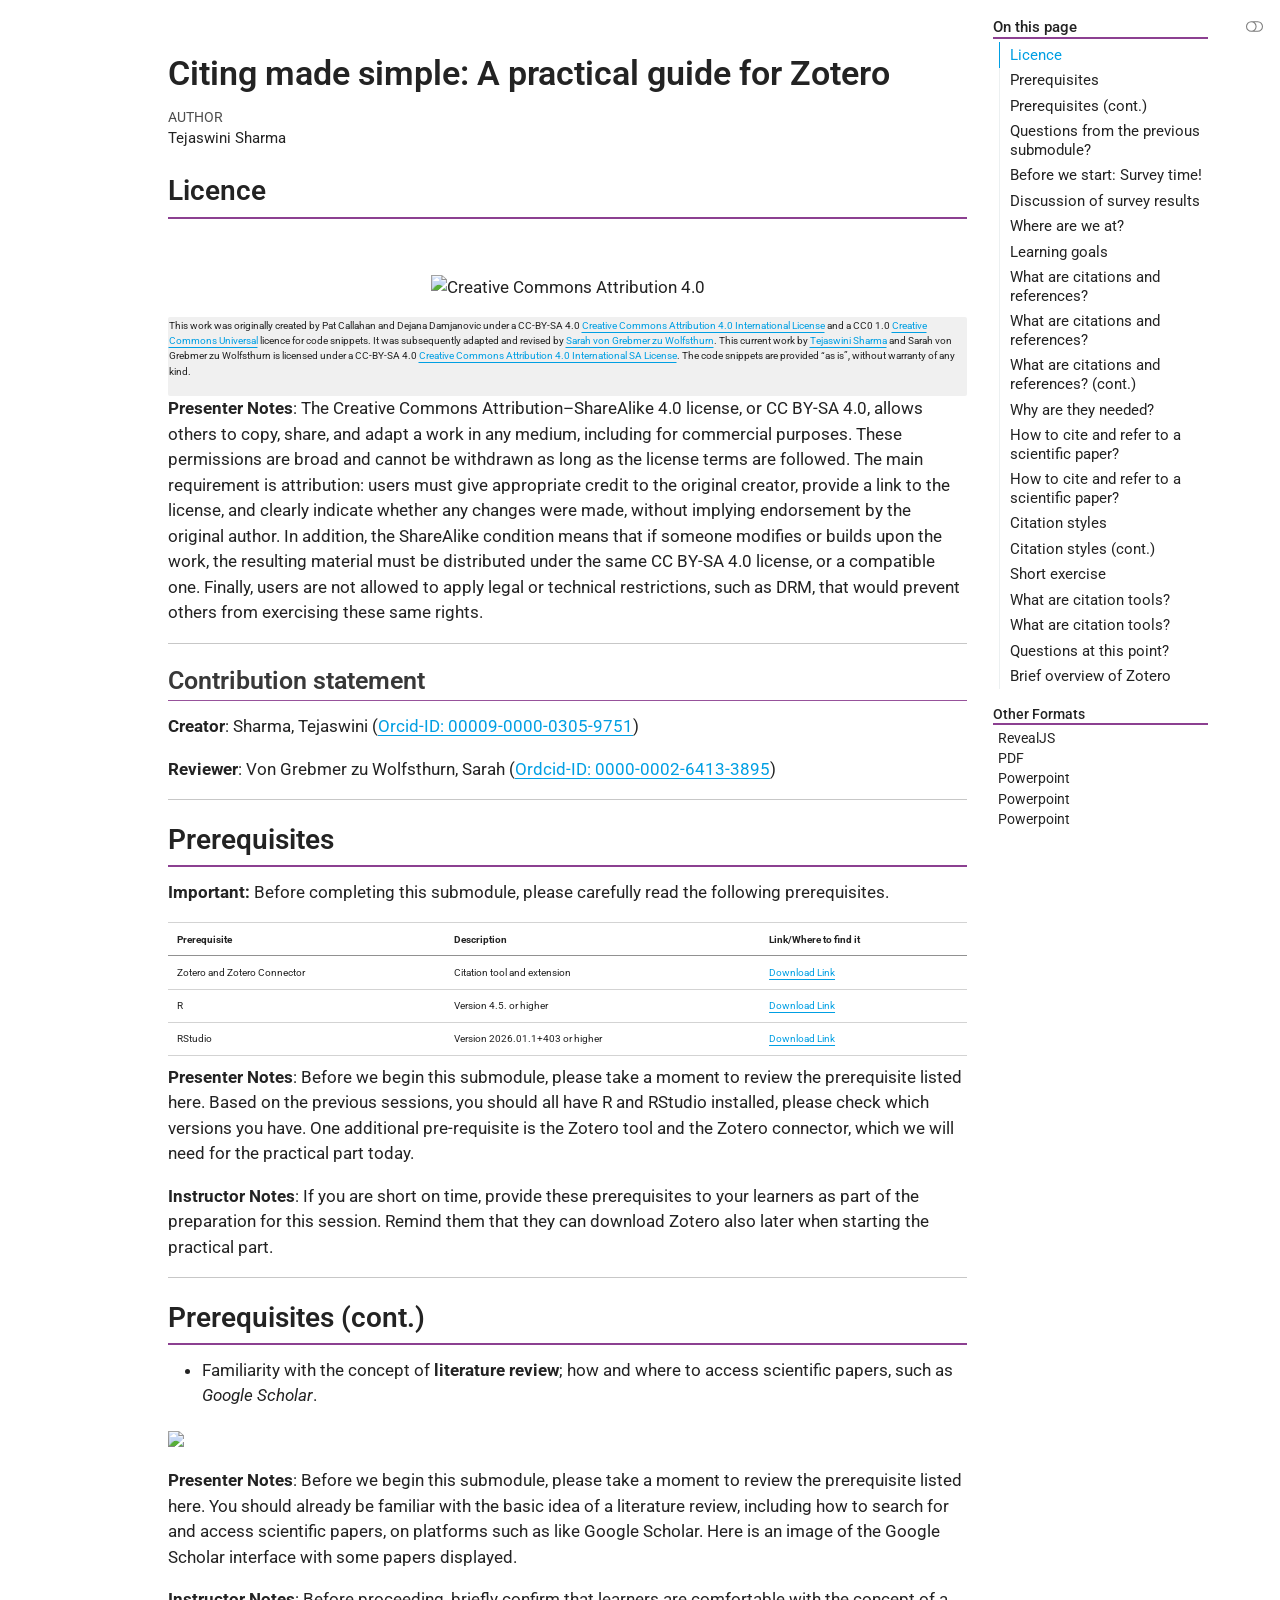
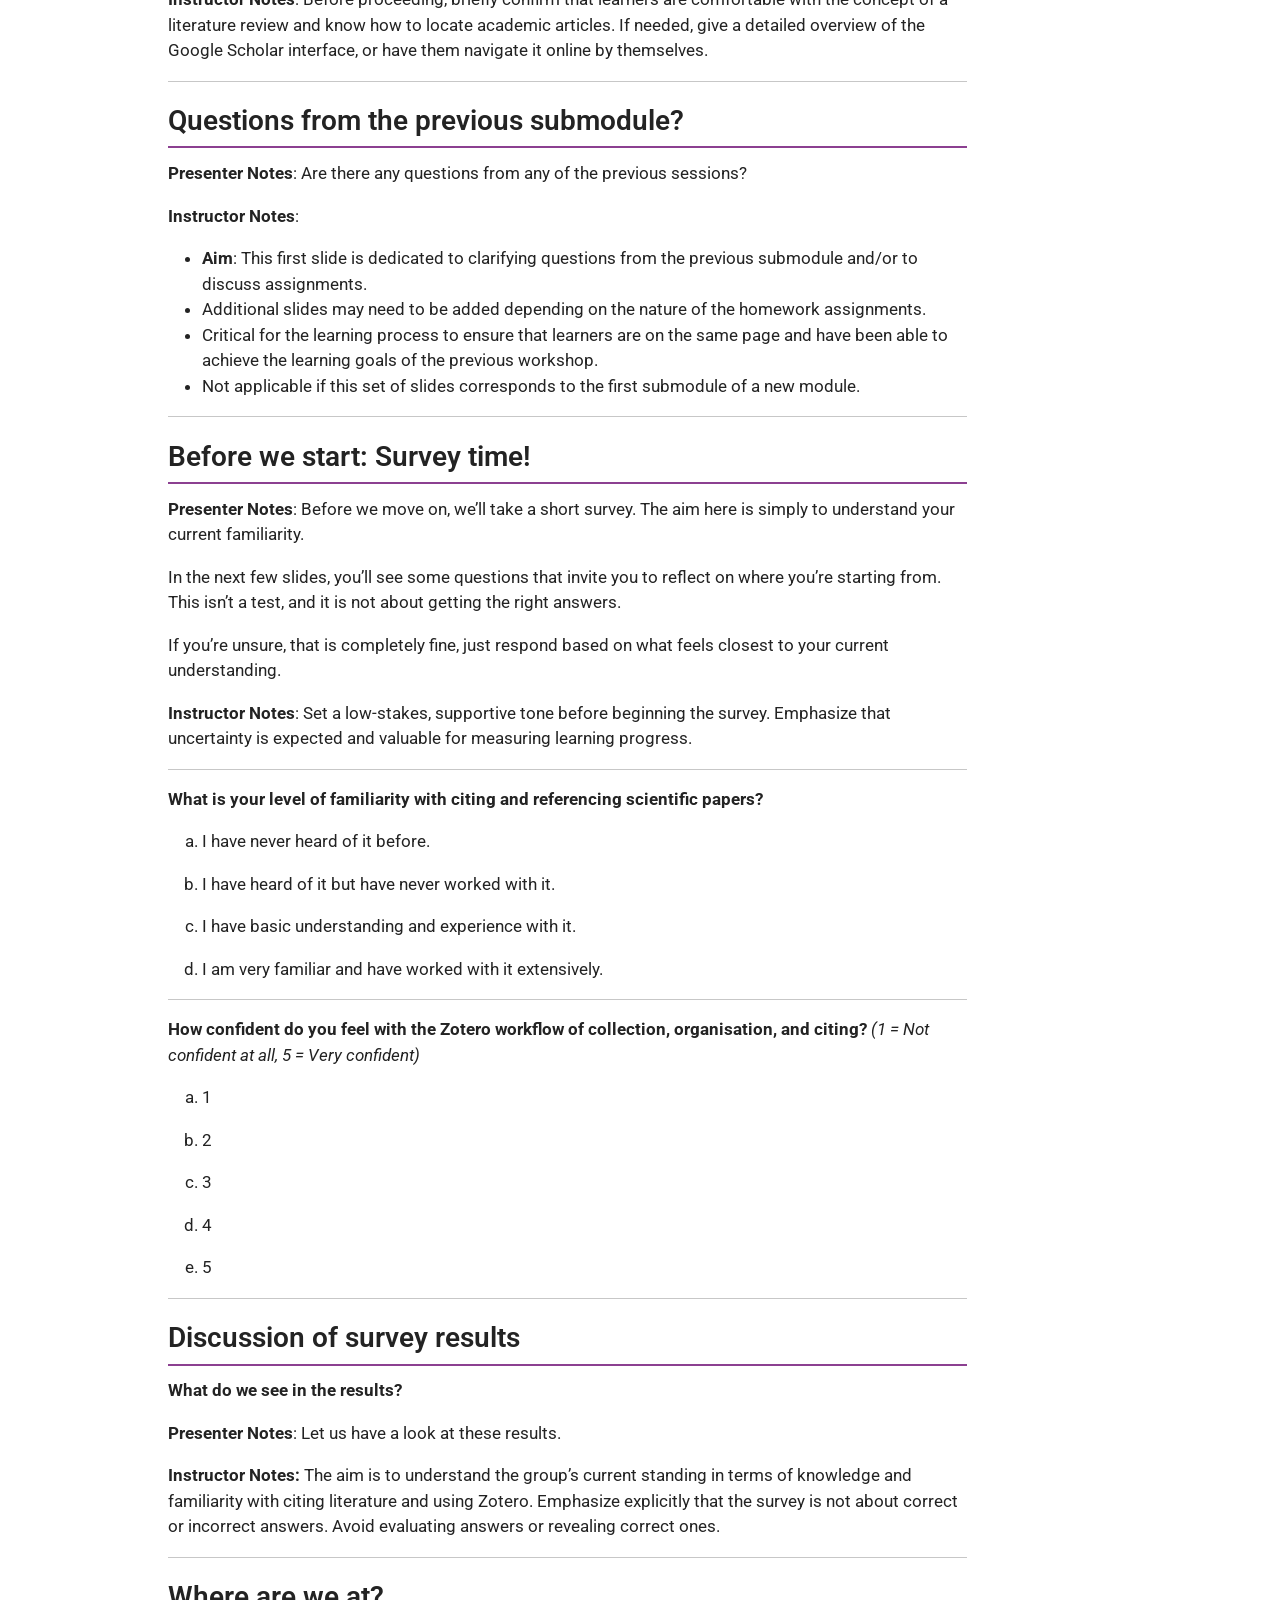
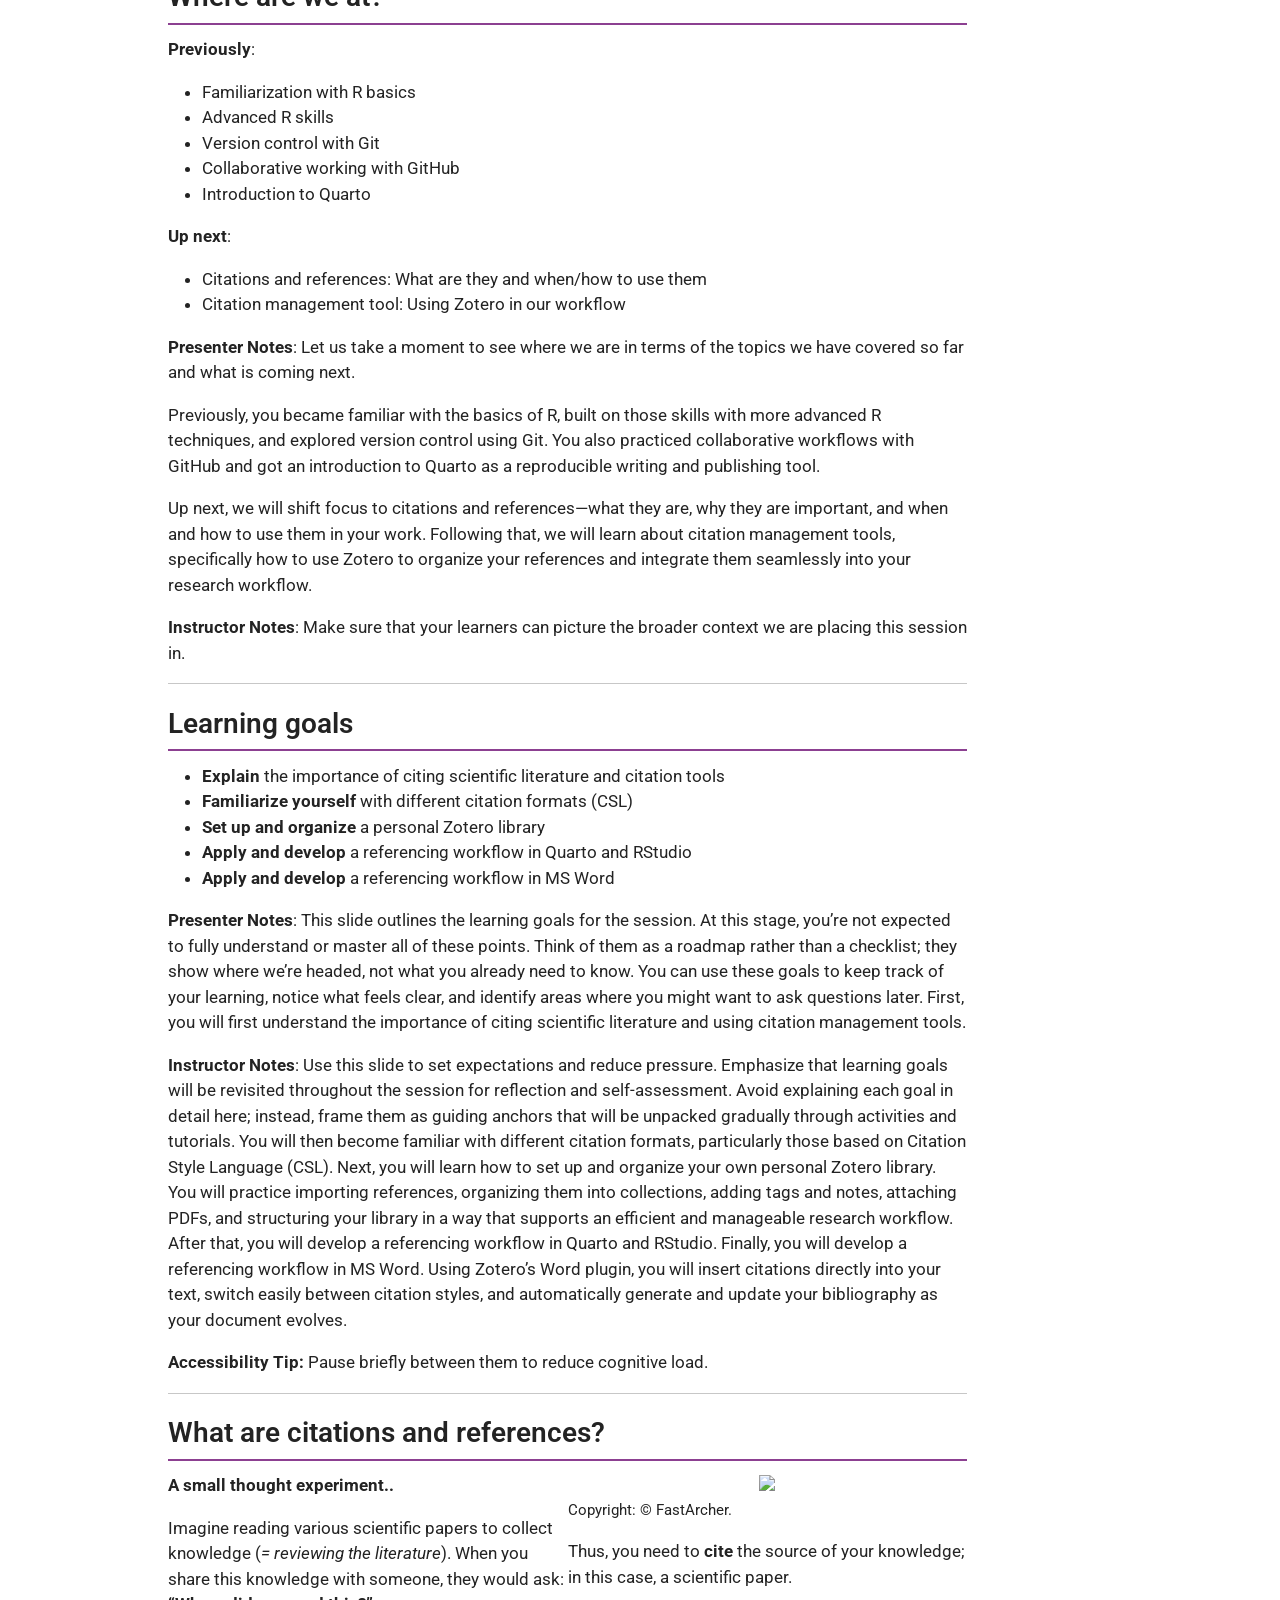
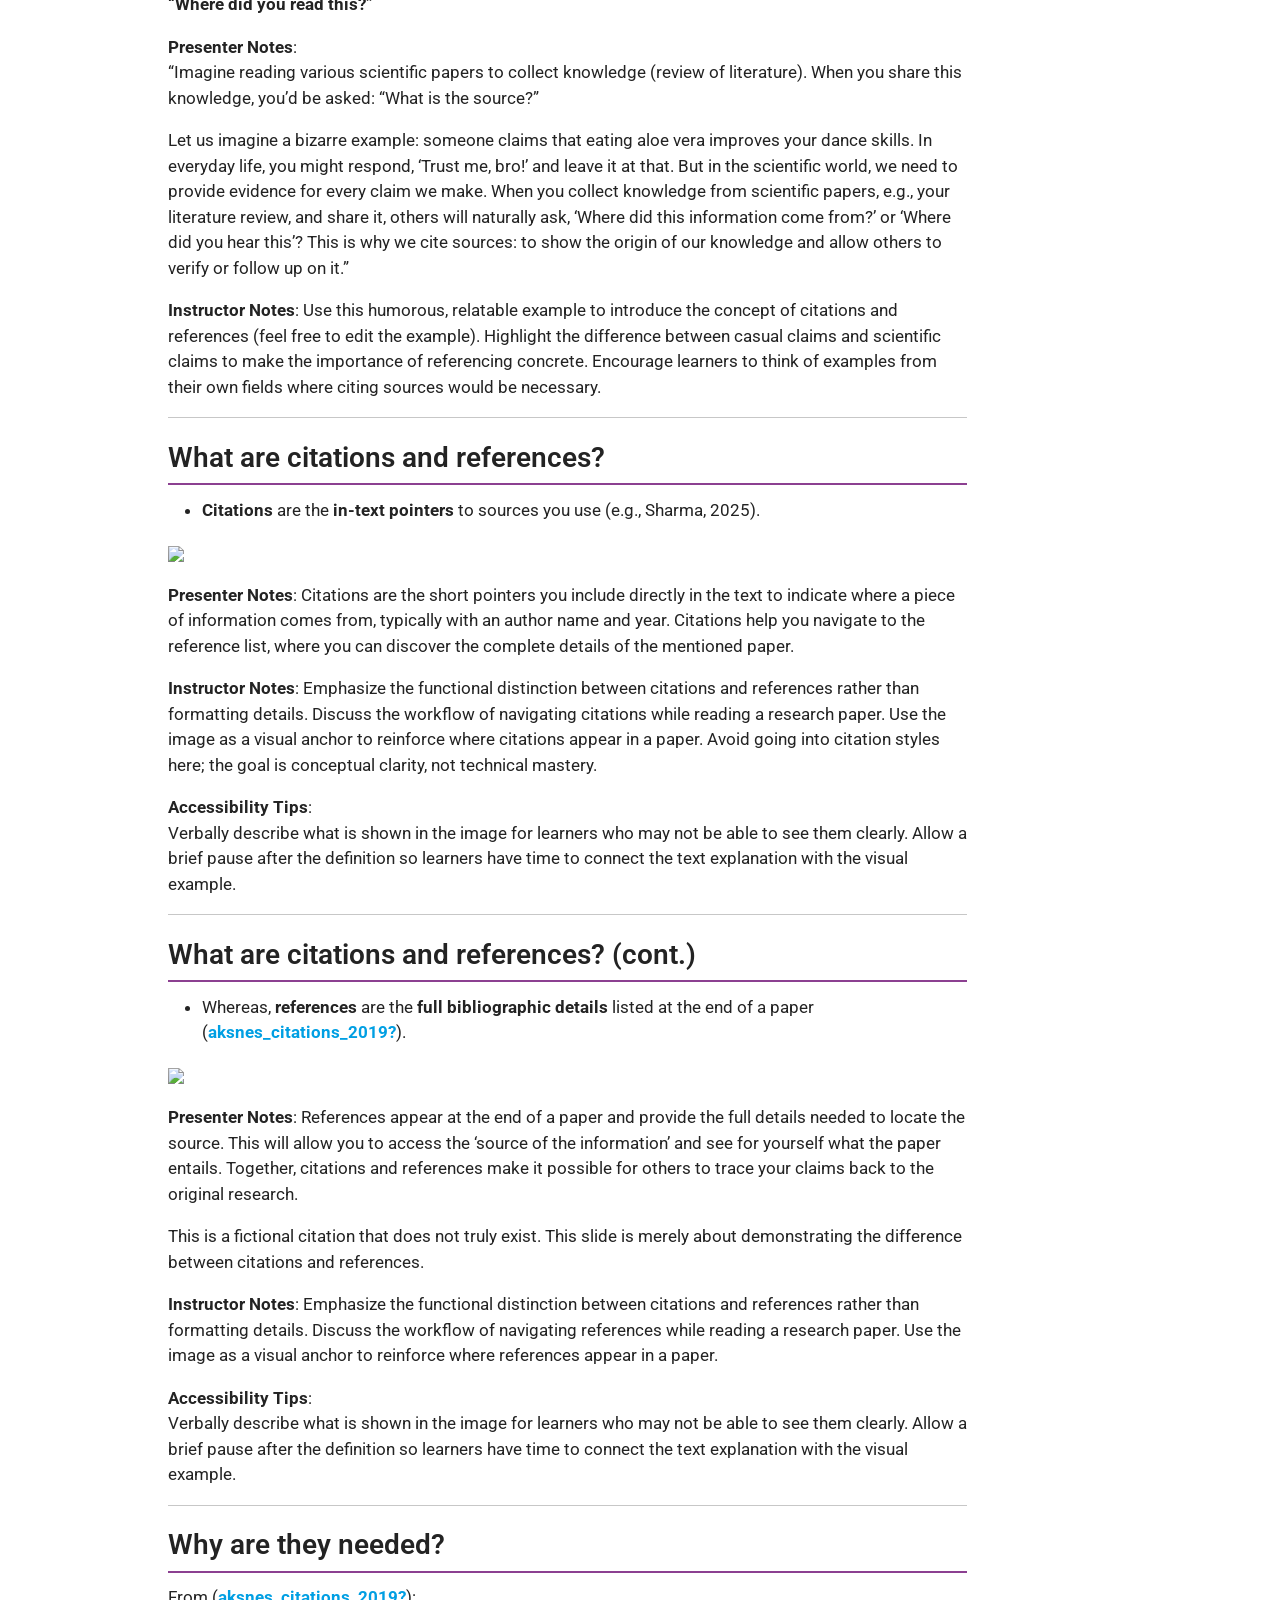
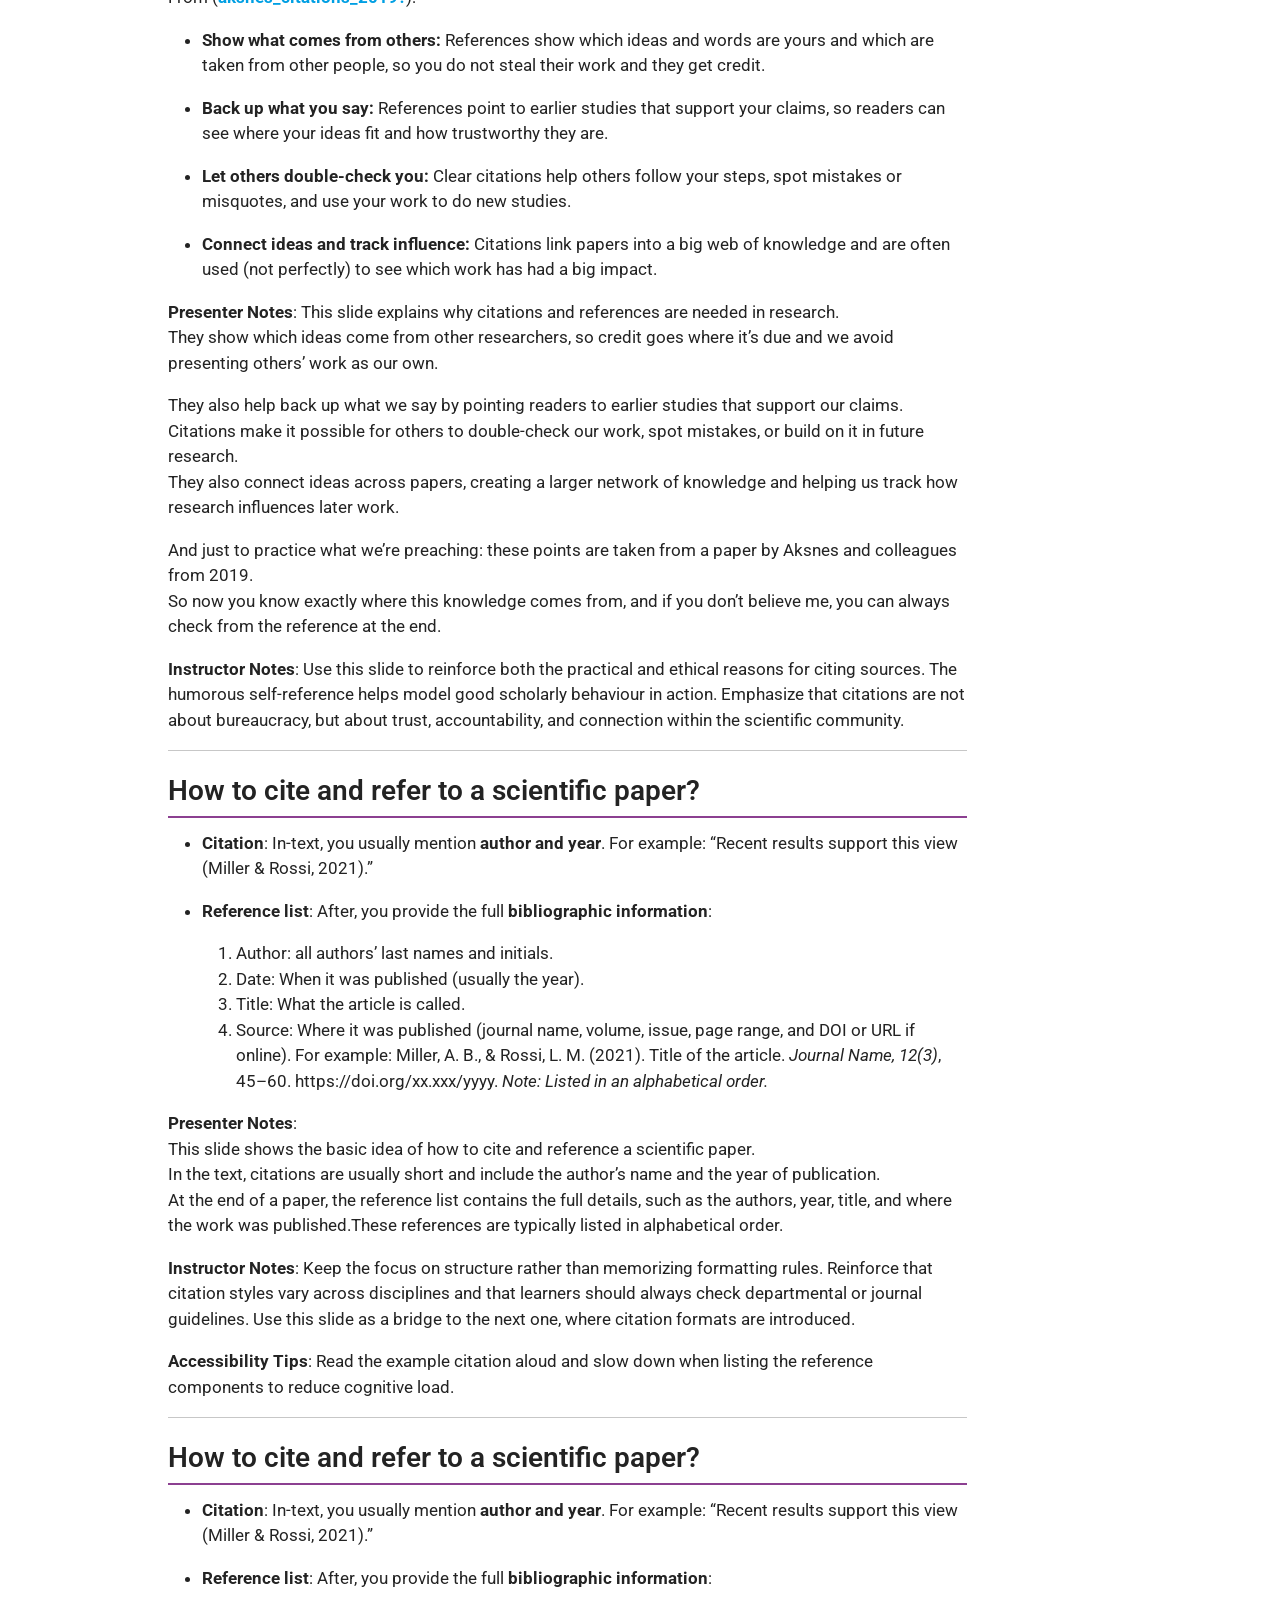
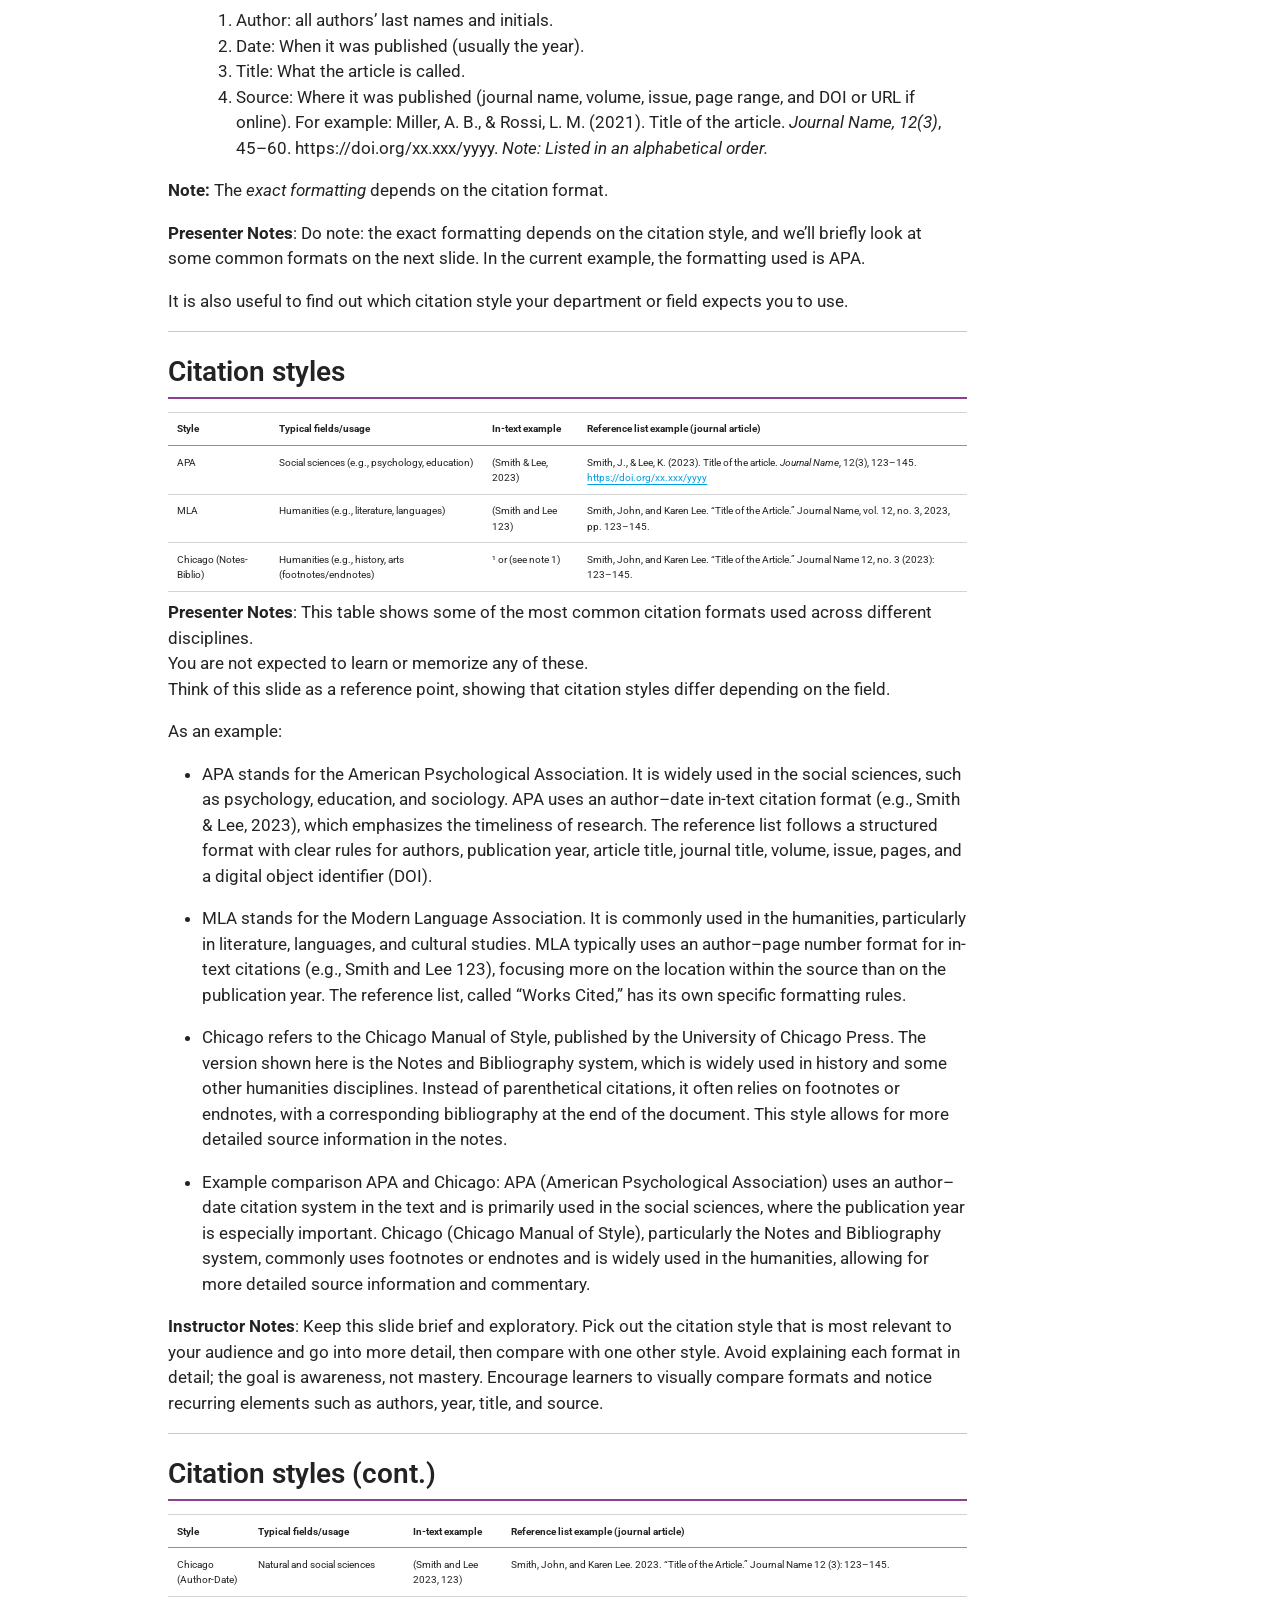
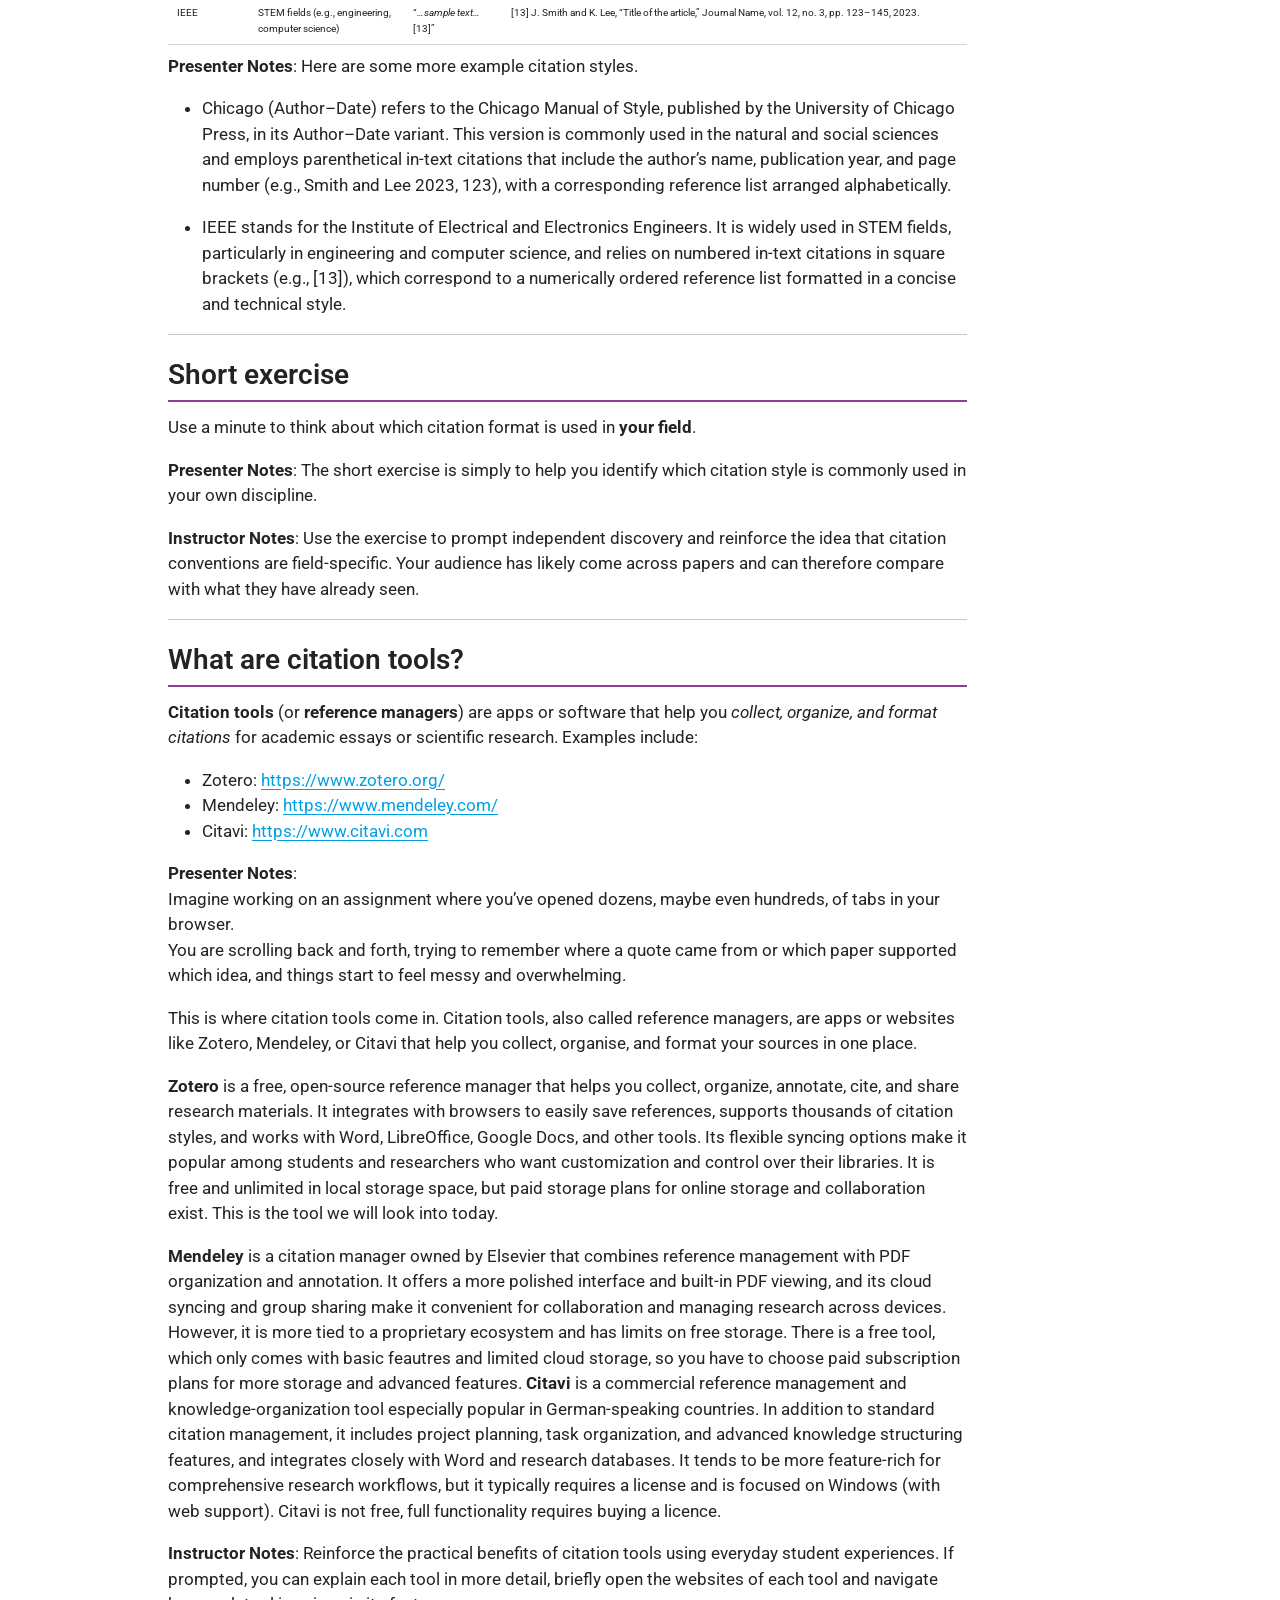
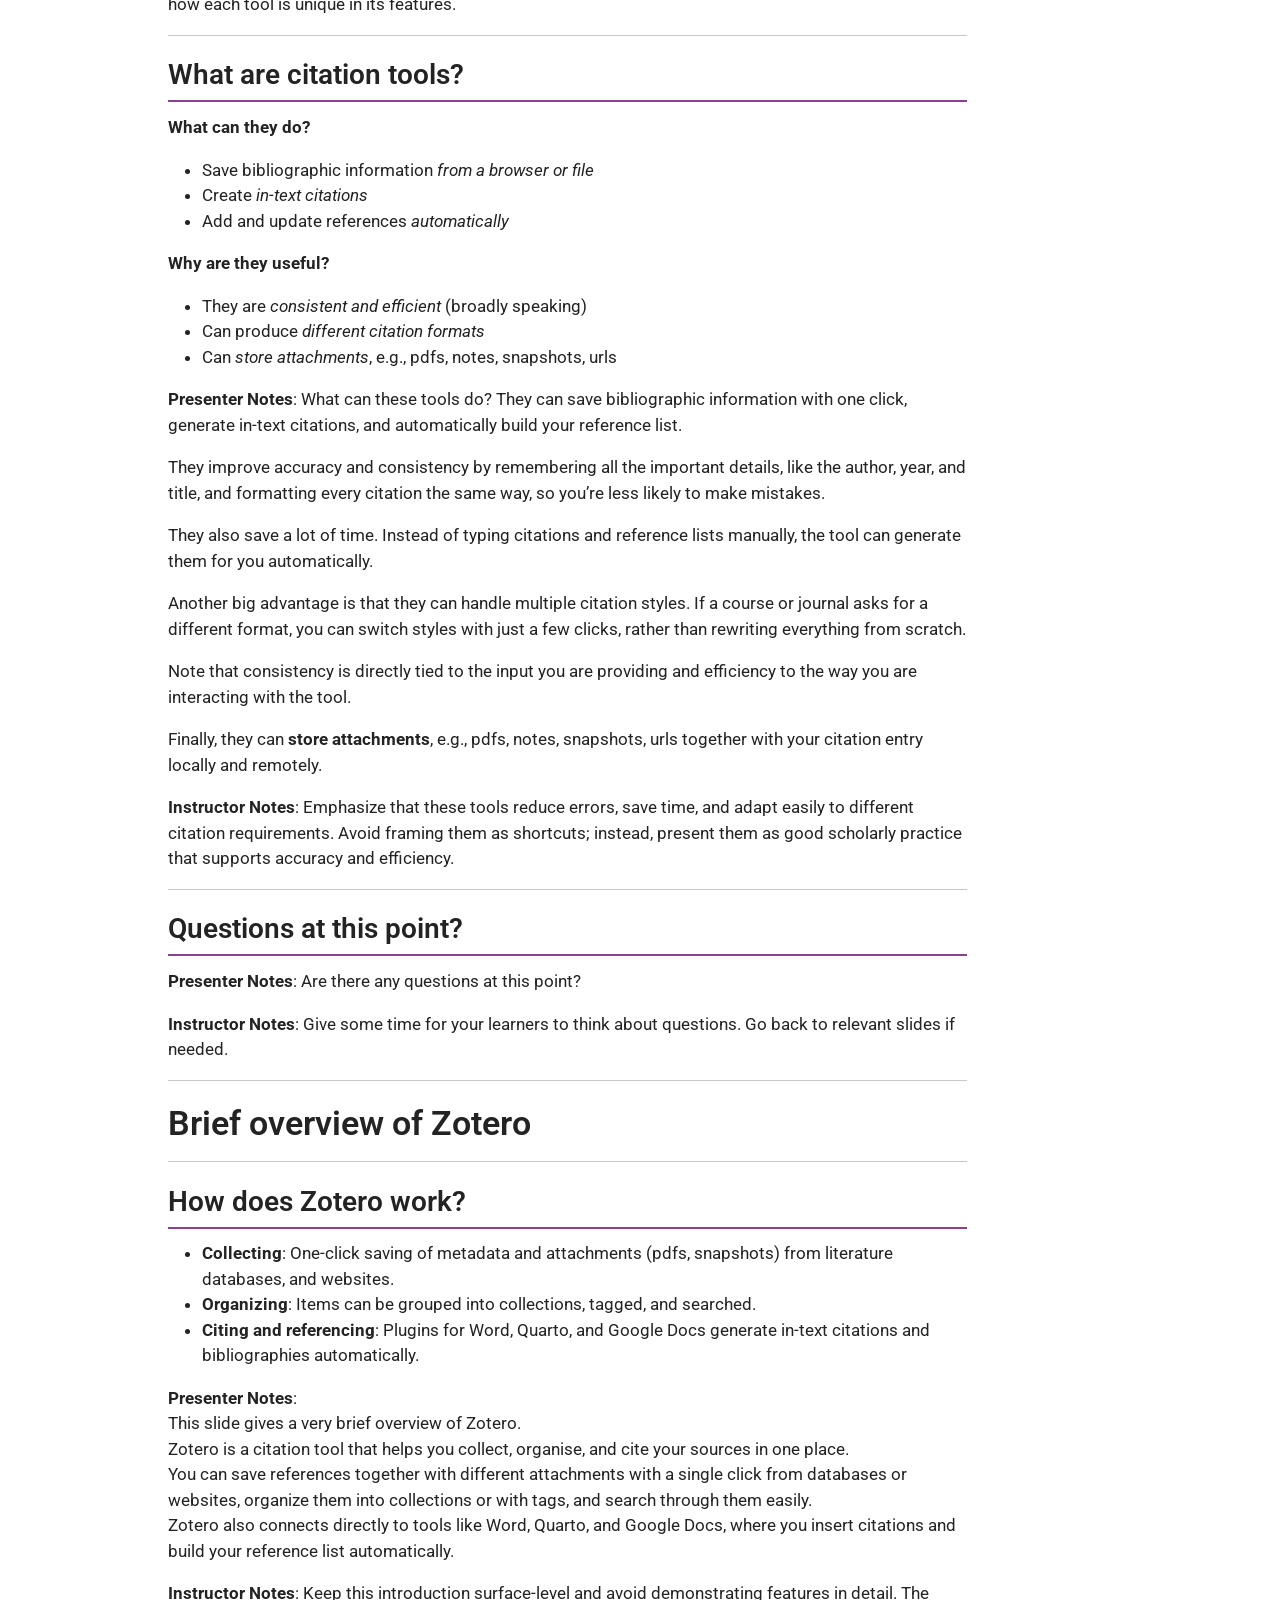
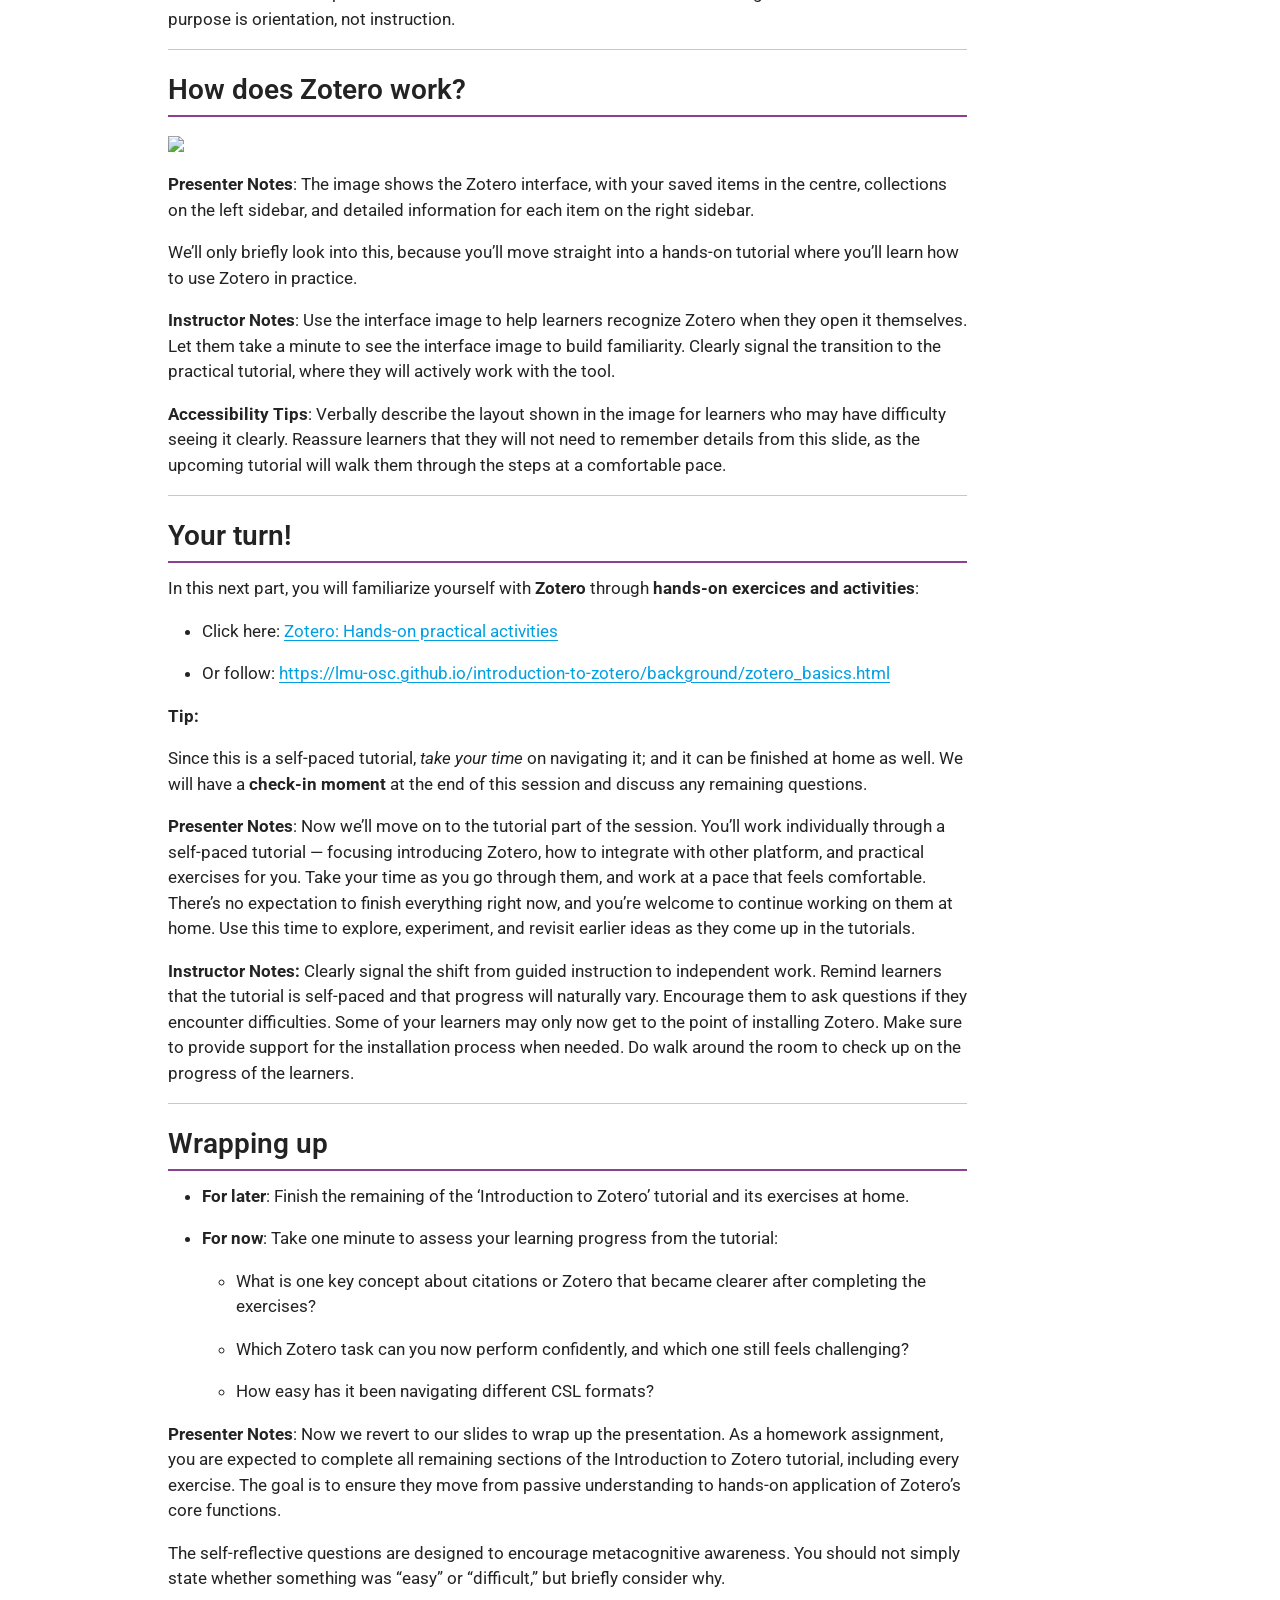
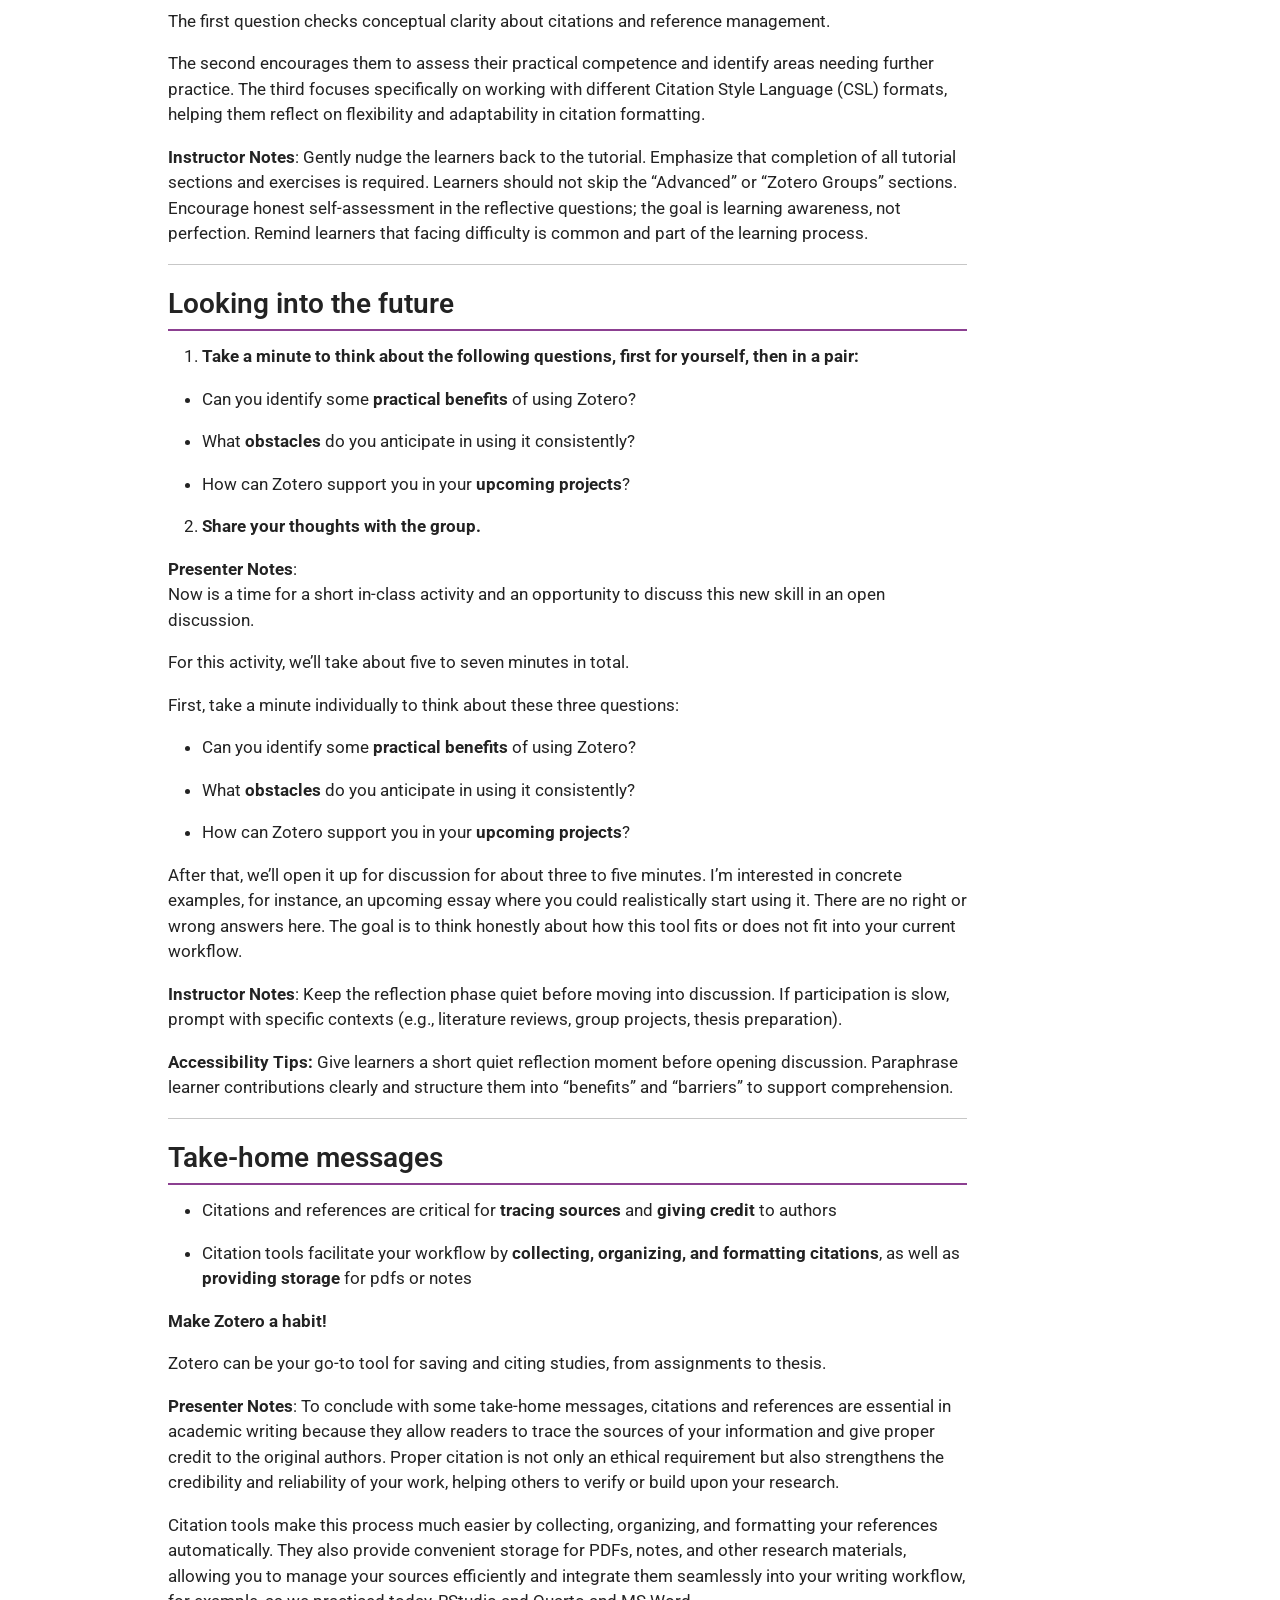
==== commit d62165fe: "Built site for gh-pages" ====
--- a/index.html
+++ b/index.html
@@ -508,8 +508,11 @@
 </section>
 <section id="what-are-citations-and-references" class="level2">
 <h2 class="anchored" data-anchor-id="what-are-citations-and-references">What are citations and references?</h2>
+<div class="columns">
+<div class="column" style="width:50%;">
 <p><strong>A small thought experiment..</strong></p>
 <p>Imagine reading various scientific papers to collect knowledge (<em>= reviewing the literature</em>). When you share this knowledge with someone, they would ask: <strong>“Where did you read this?”</strong></p>
+</div><div class="column" style="width:50%;">
 <div class="quarto-figure quarto-figure-center">
 <figure class="figure">
 <p><img src="images/01_source_meme.png" class="img-fluid figure-img"></p>
@@ -517,6 +520,8 @@
 </figure>
 </div>
 <p>Thus, you need to <strong>cite</strong> the source of your knowledge; in this case, a scientific paper.</p>
+</div>
+</div>
 <div class="notes">
 <p><strong>Presenter Notes</strong>:<br>
 “Imagine reading various scientific papers to collect knowledge (review of literature). When you share this knowledge, you’d be asked: “What is the source?”</p>
@@ -1065,7 +1070,7 @@
     }
       var localhostRegex = new RegExp(/^(?:http|https):\/\/localhost\:?[0-9]*\//);
       var mailtoRegex = new RegExp(/^mailto:/);
-        var filterRegex = new RegExp("https:\/\/lmu-osc\.github\.io\/train-the-trainer-test-repo-separate-slidedeck-zenodo\/");
+        var filterRegex = new RegExp("https:\/\/lmu-osc\.github\.io\/slides-zenodo\/");
       var isInternal = (href) => {
           return filterRegex.test(href) || localhostRegex.test(href) || mailtoRegex.test(href);
       }
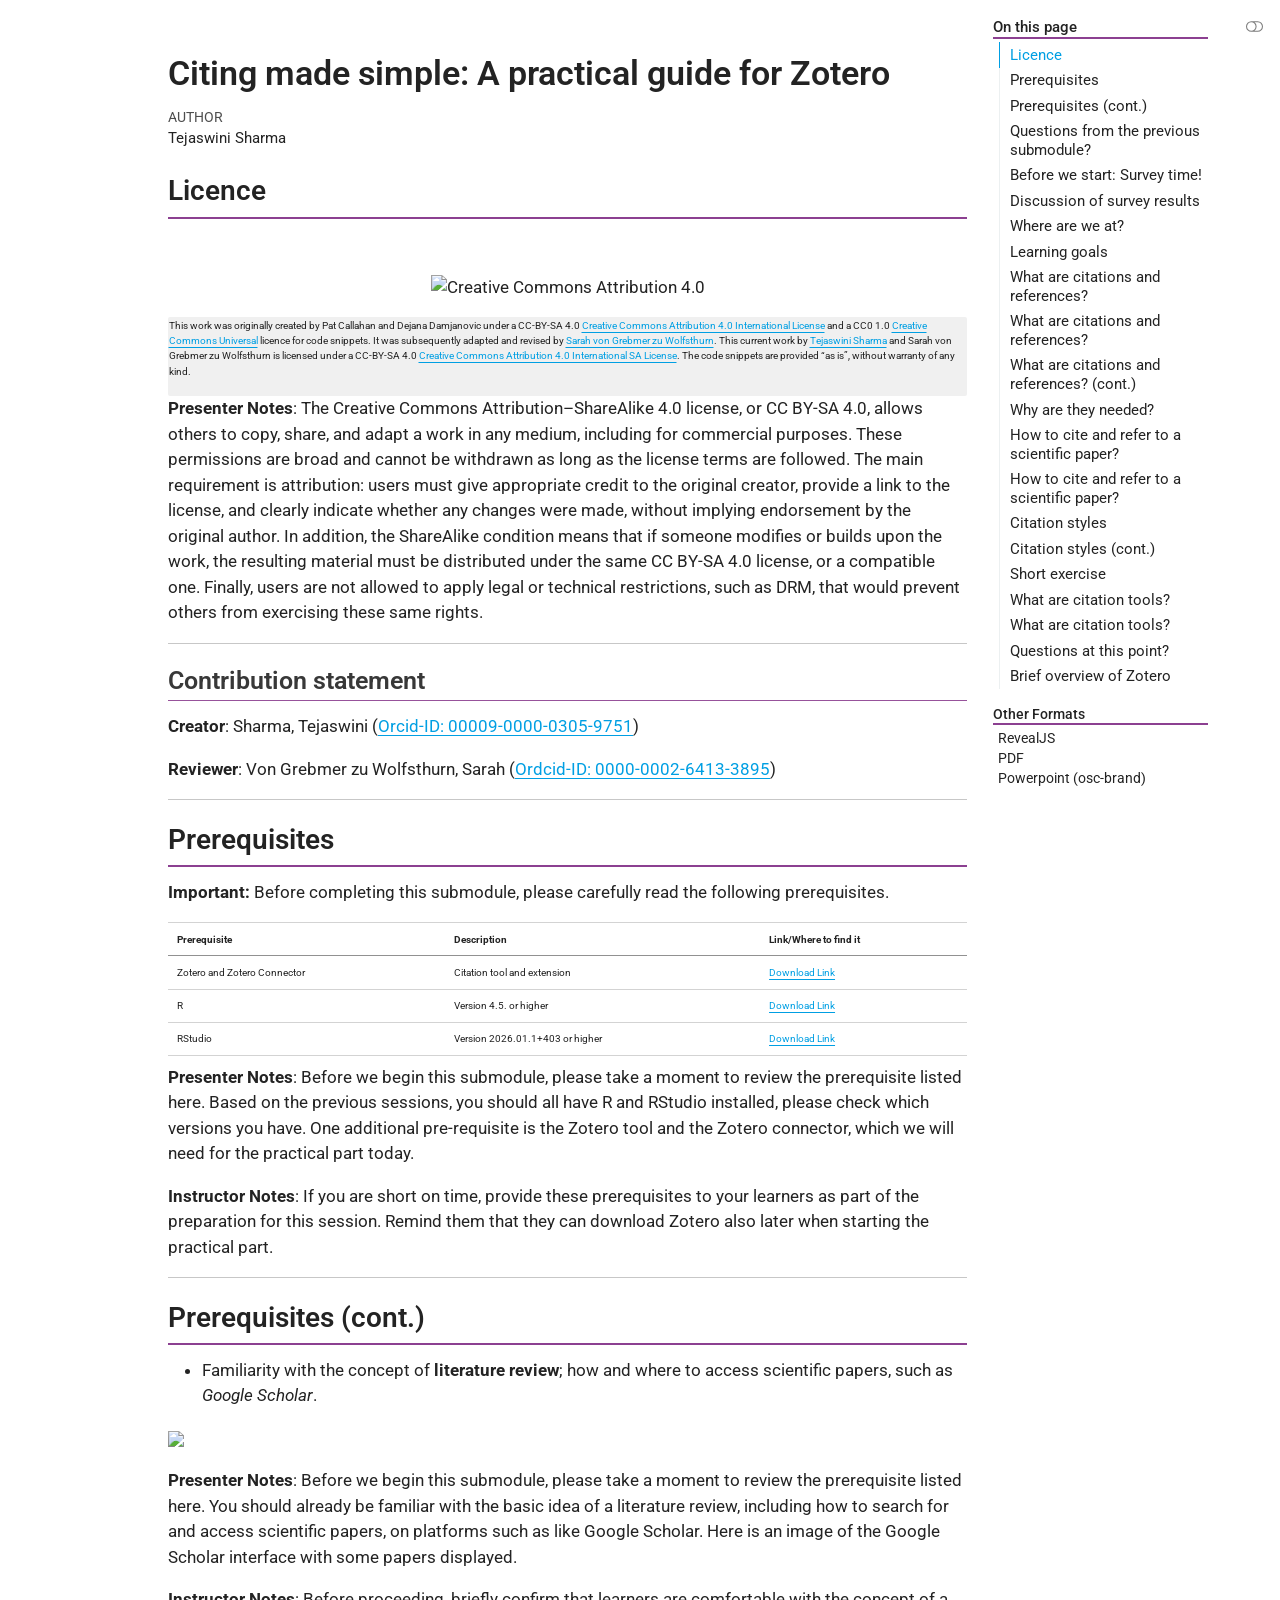
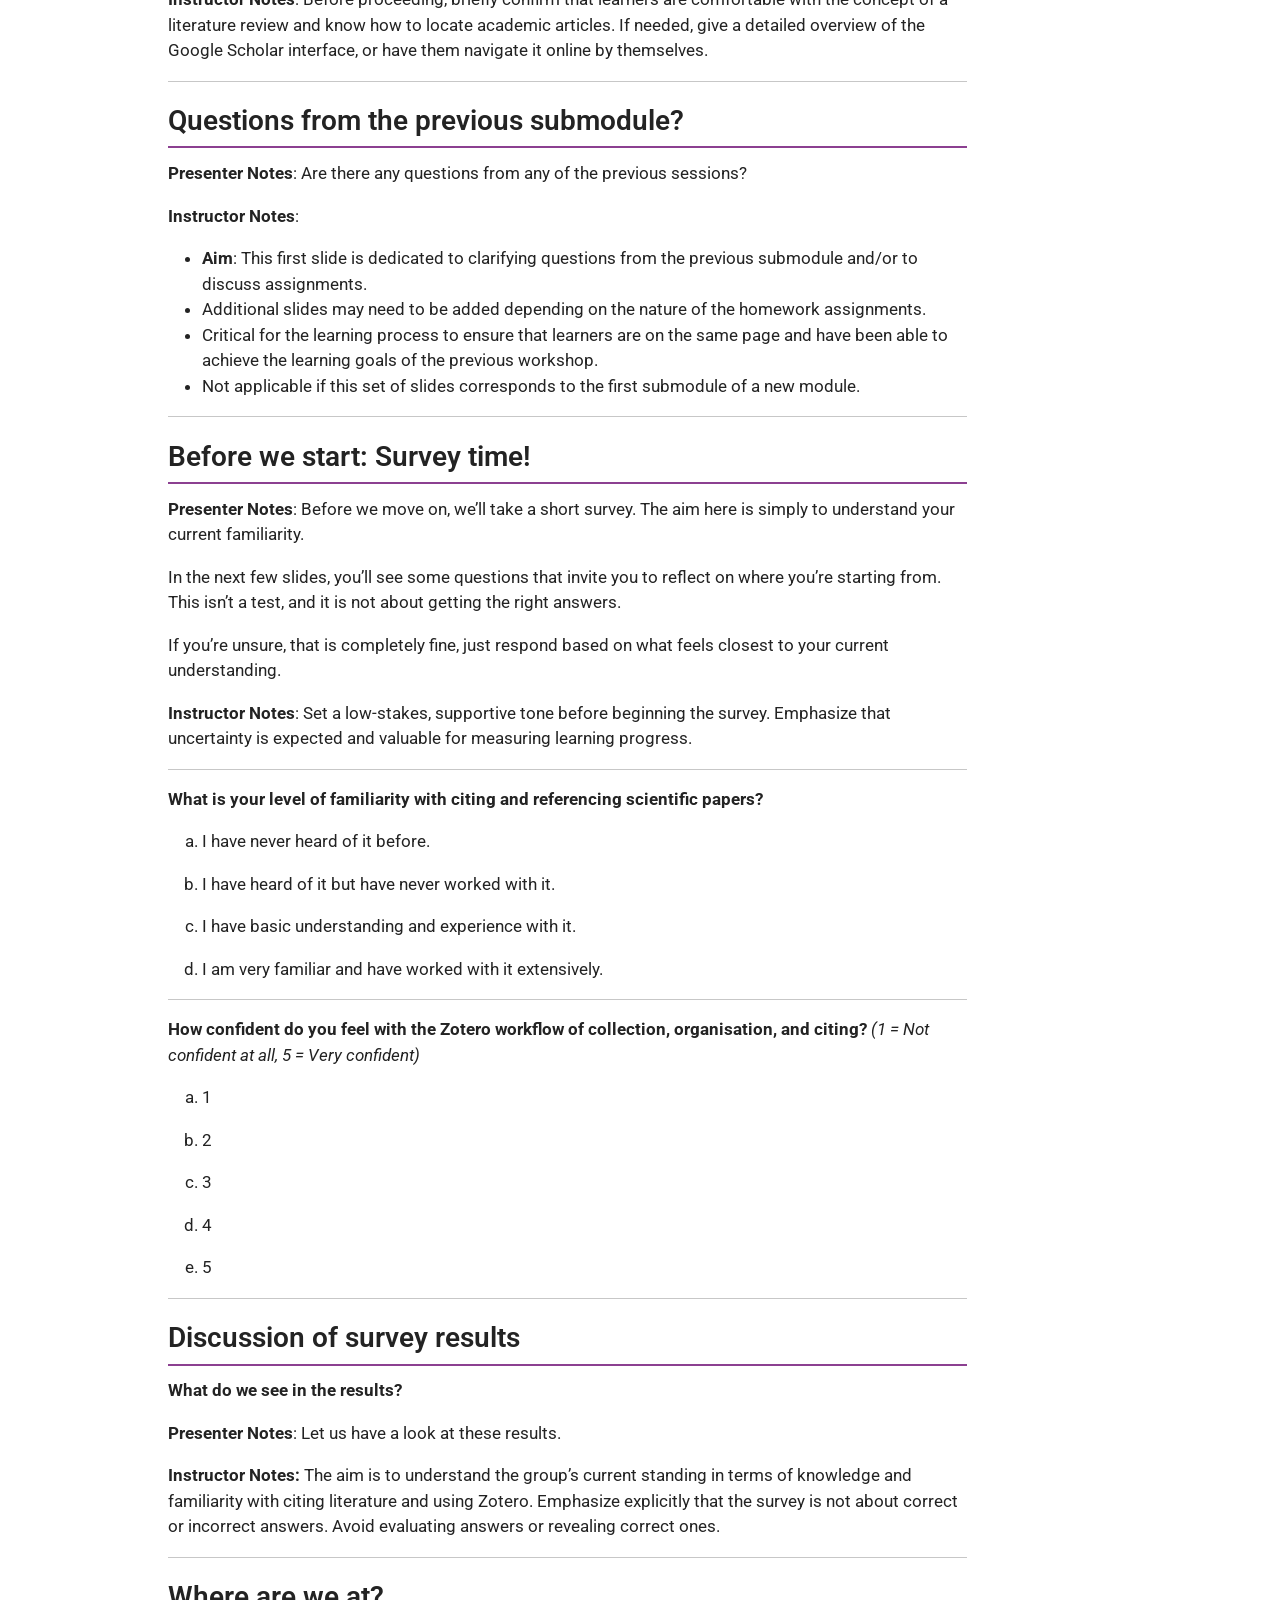
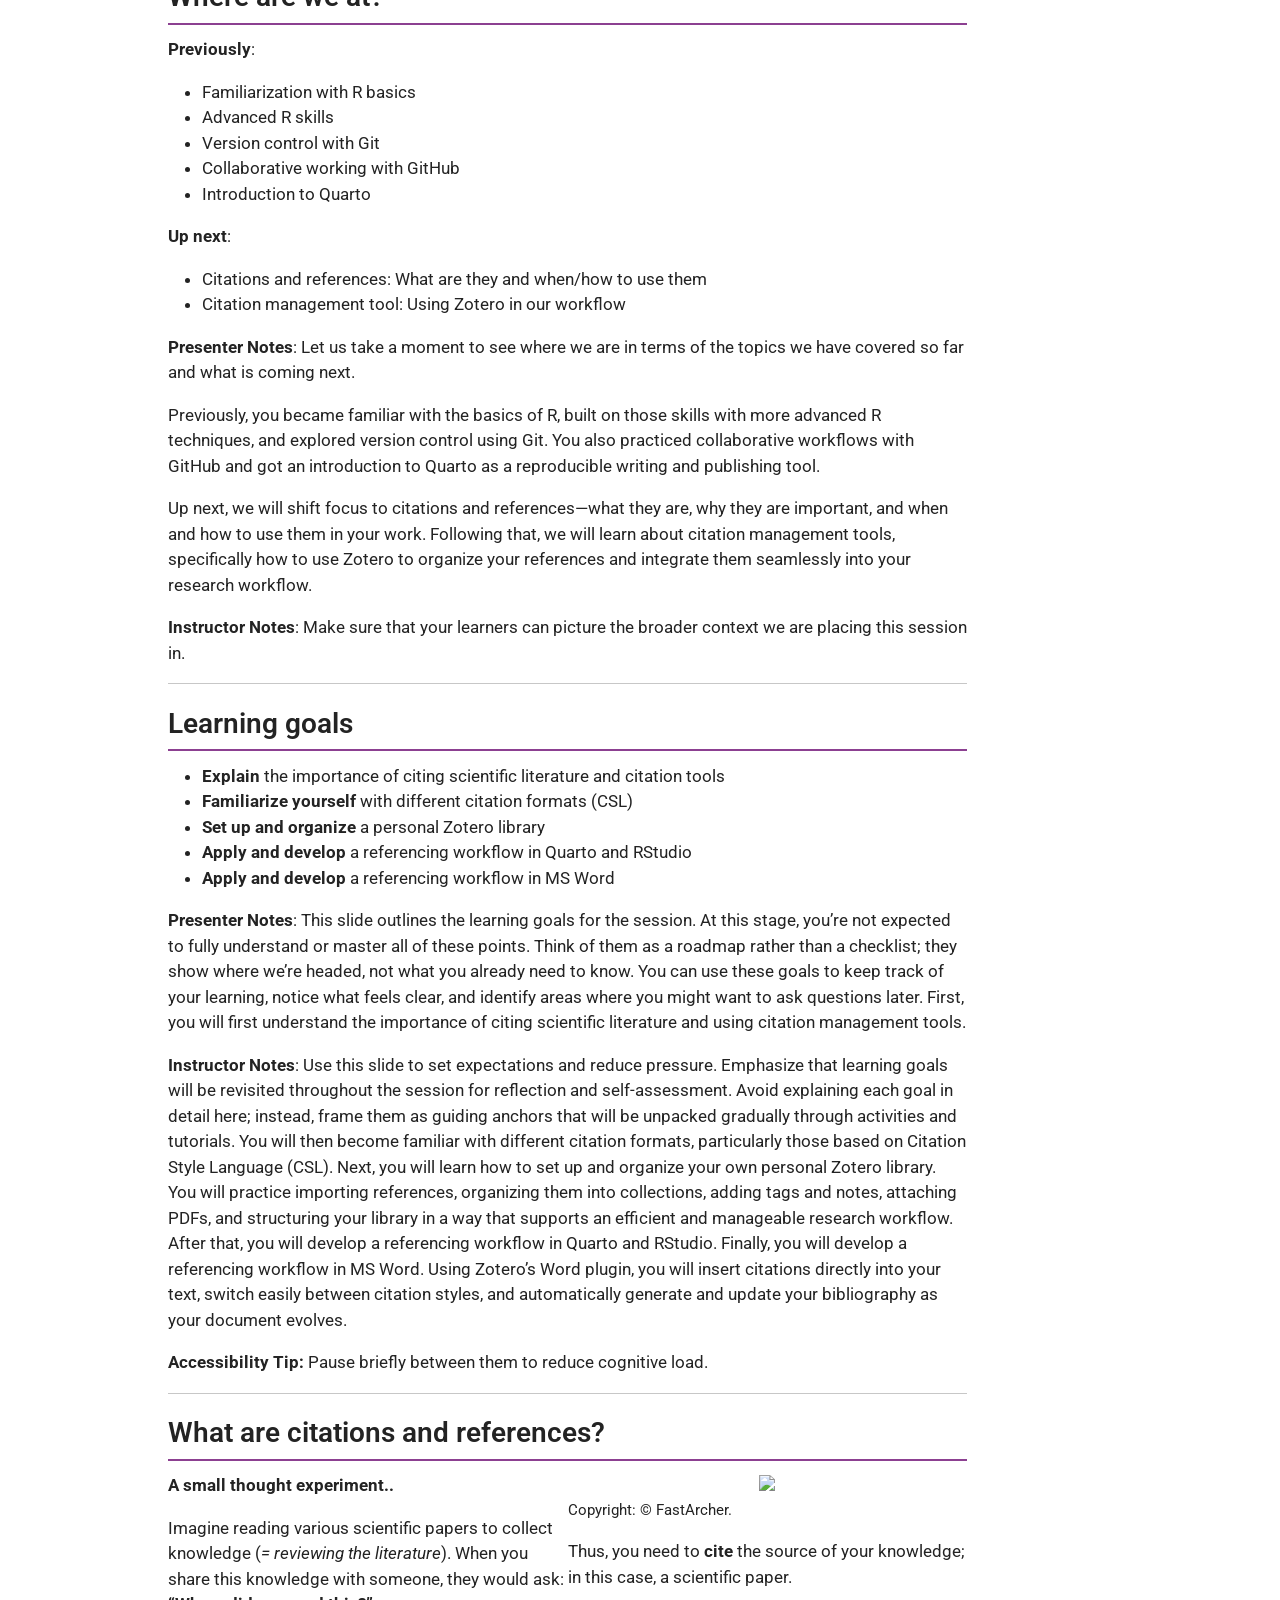
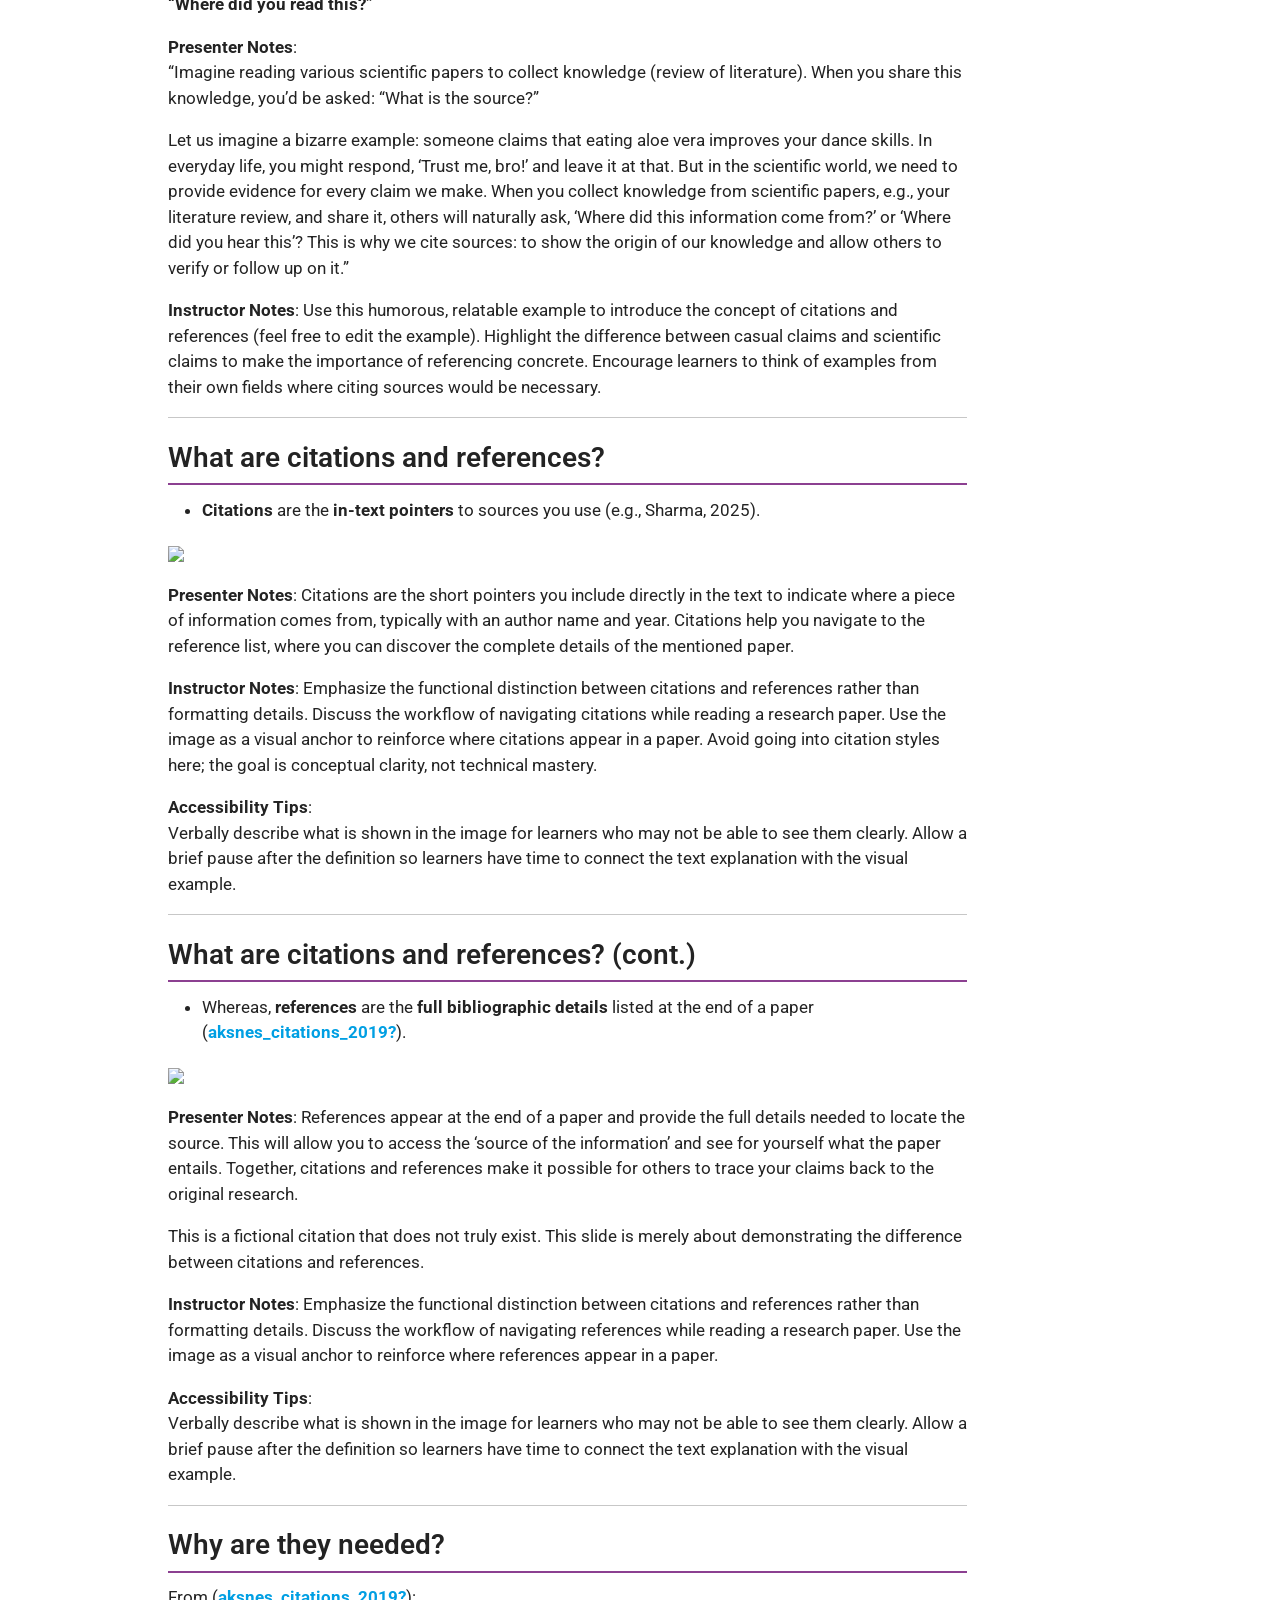
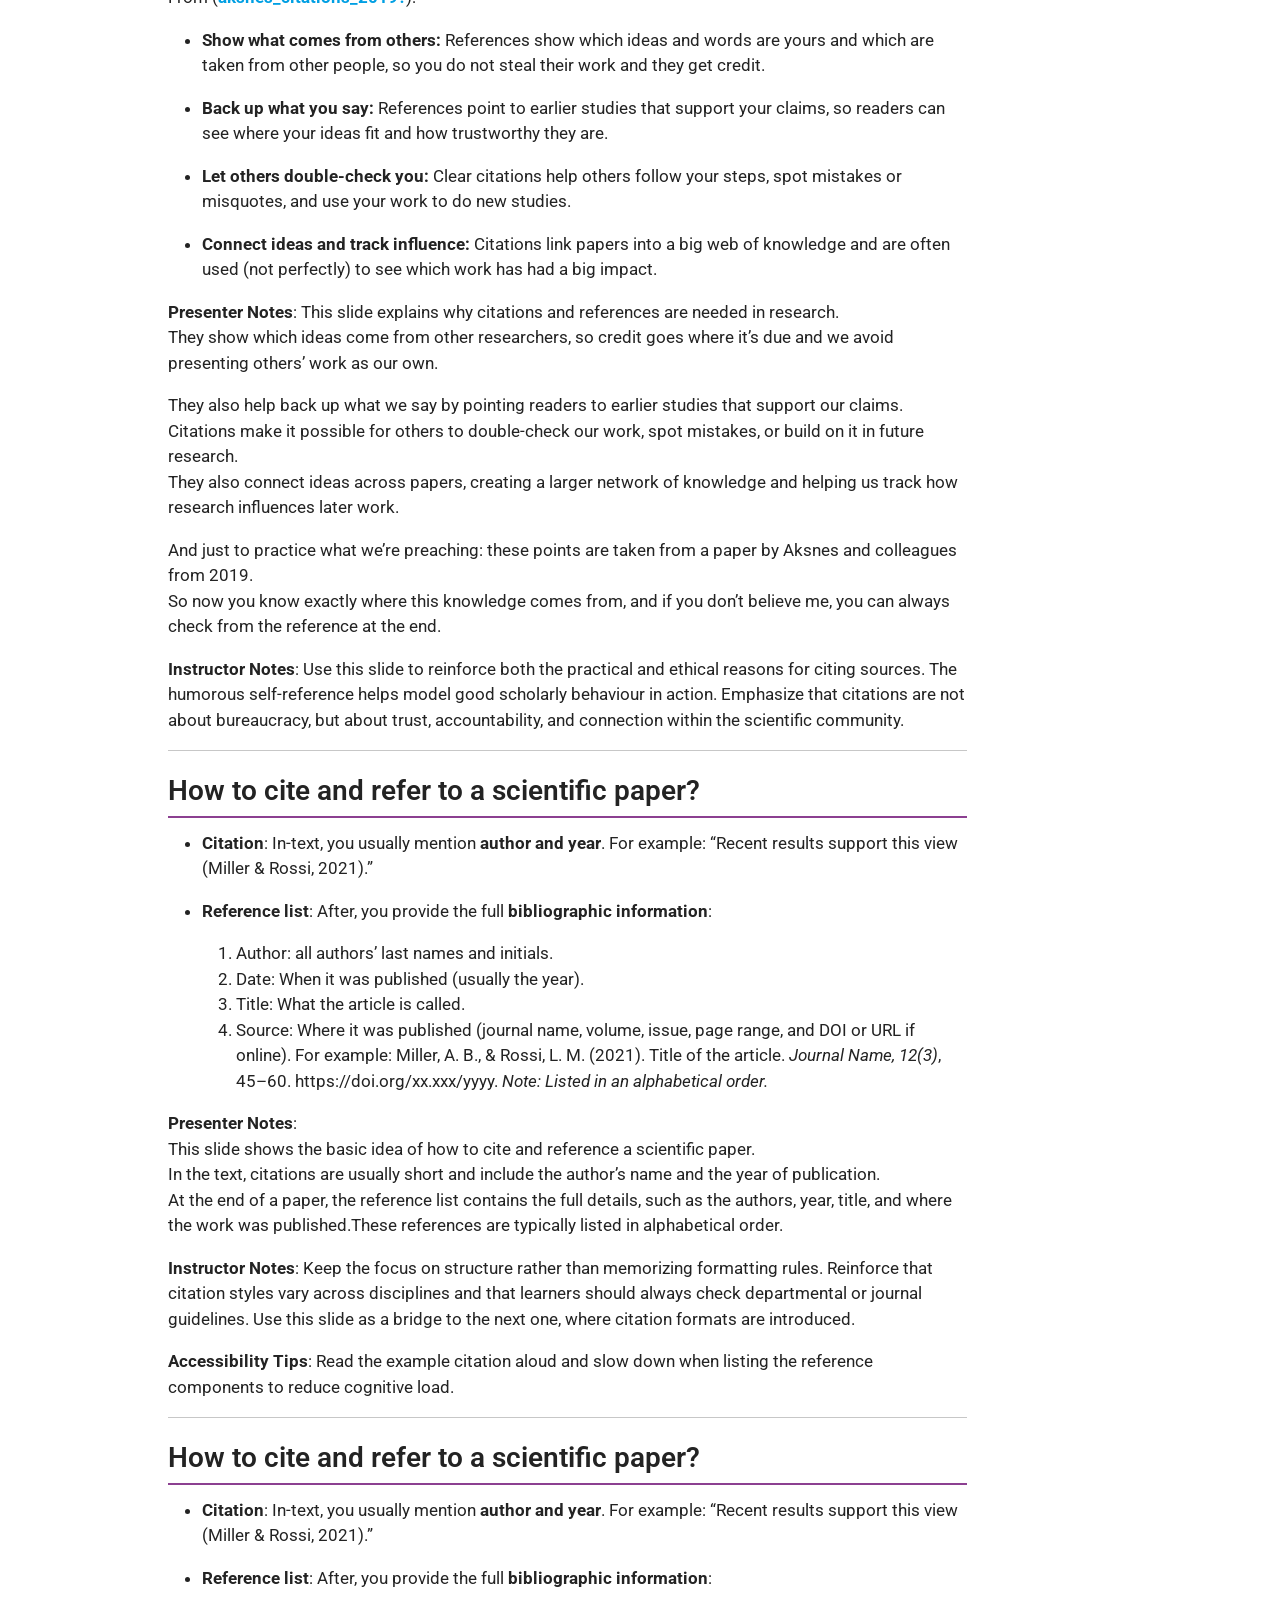
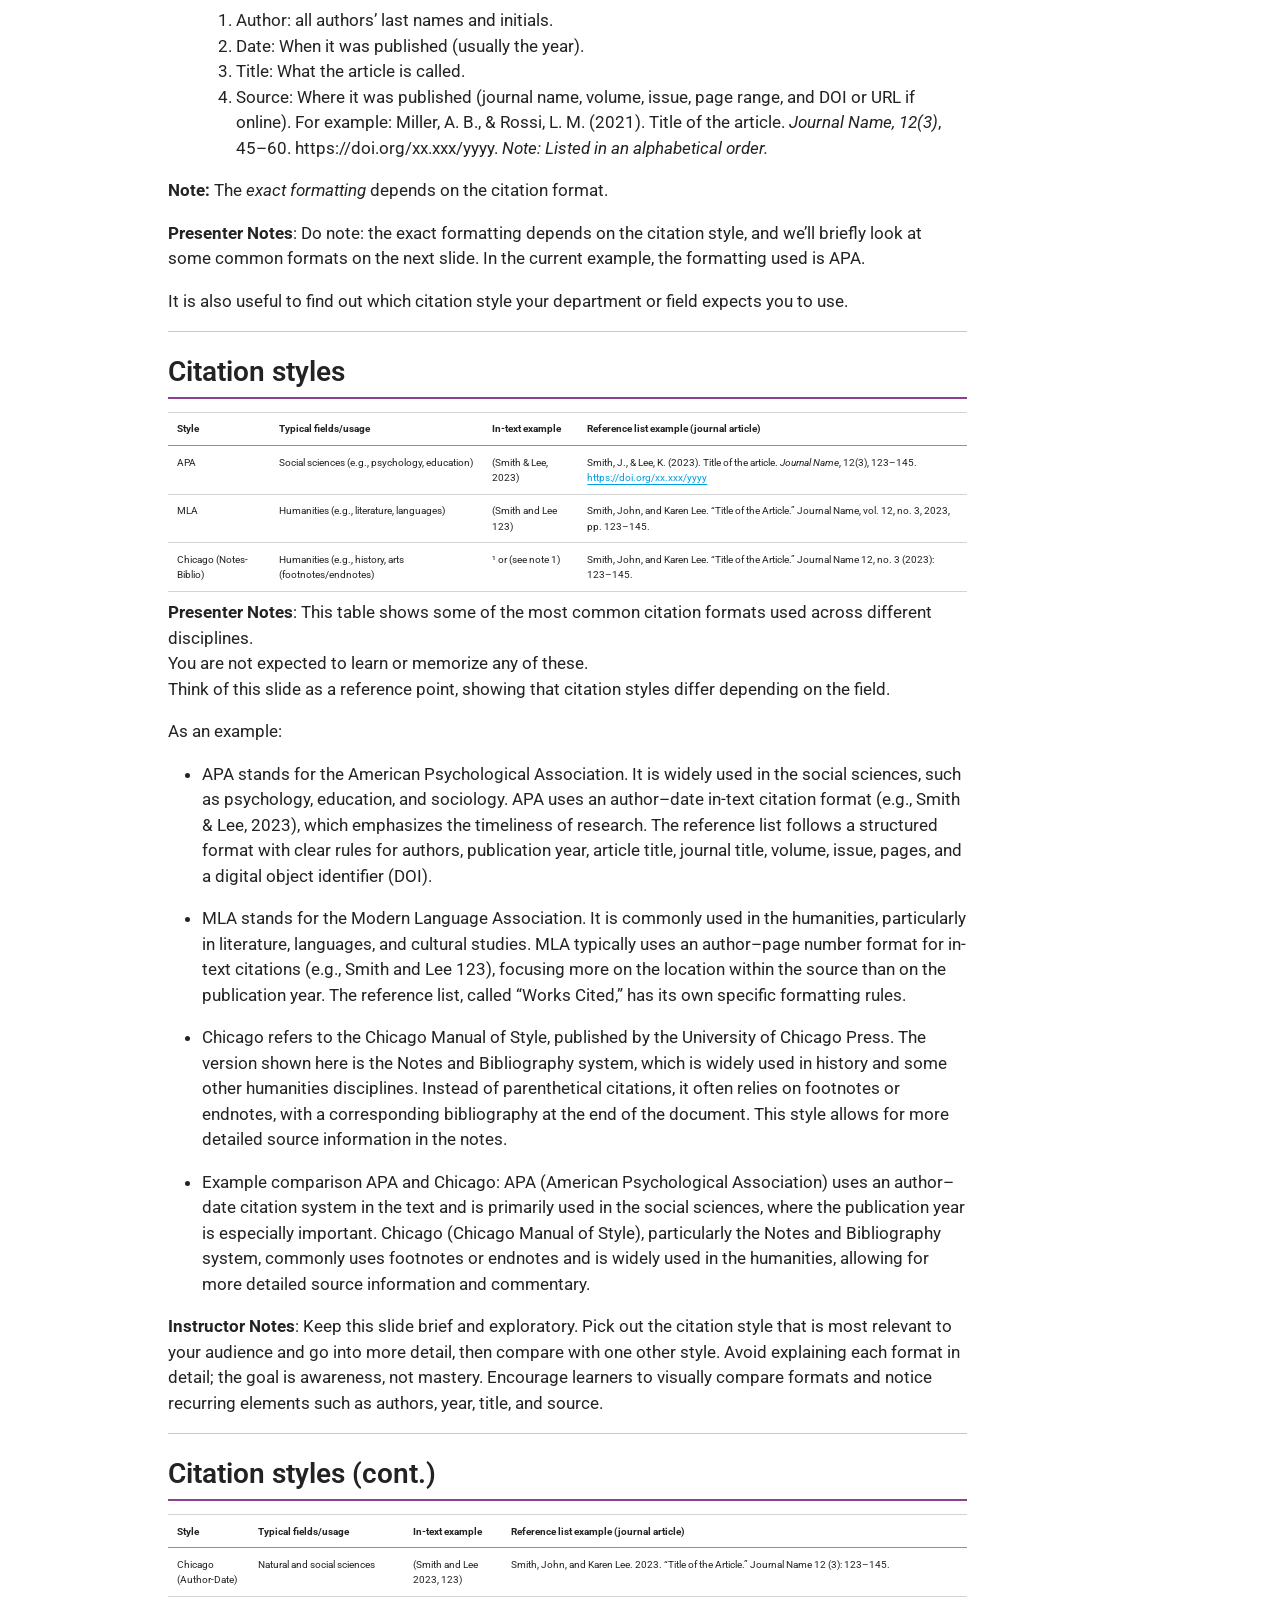
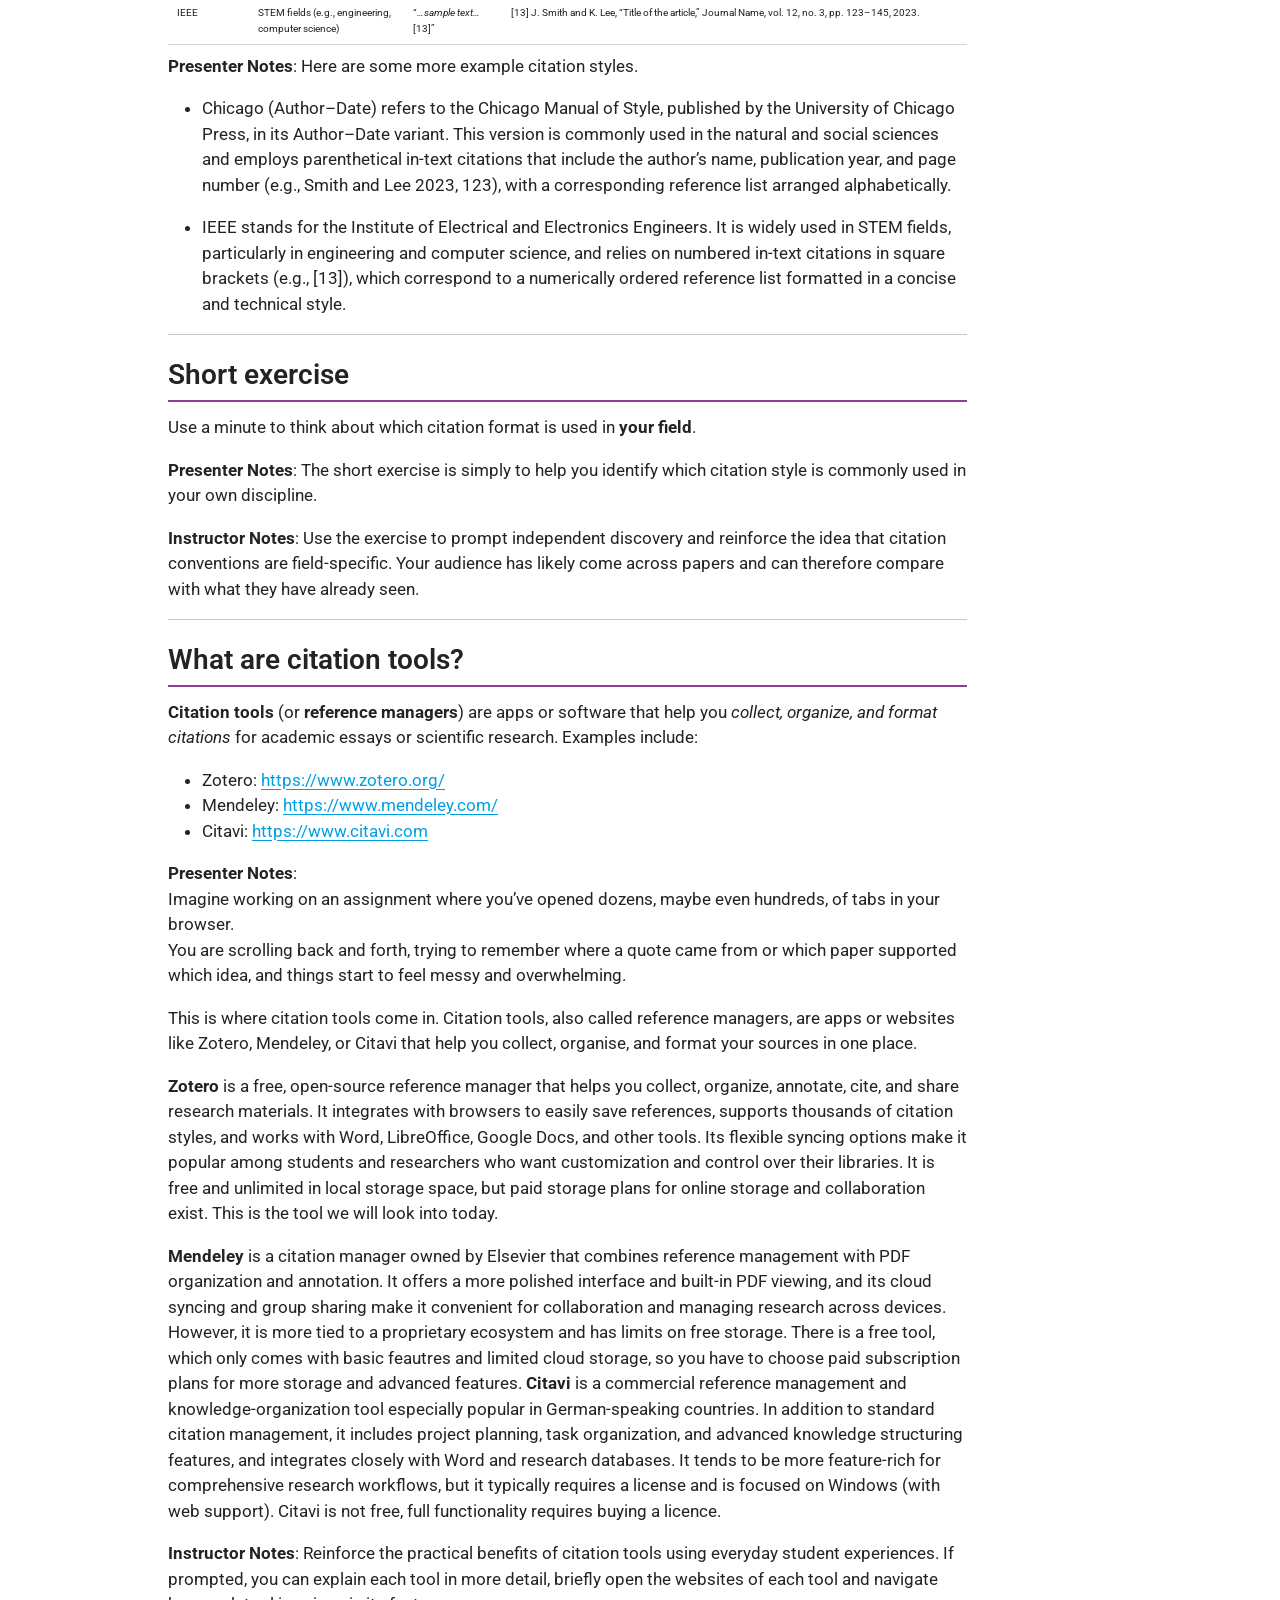
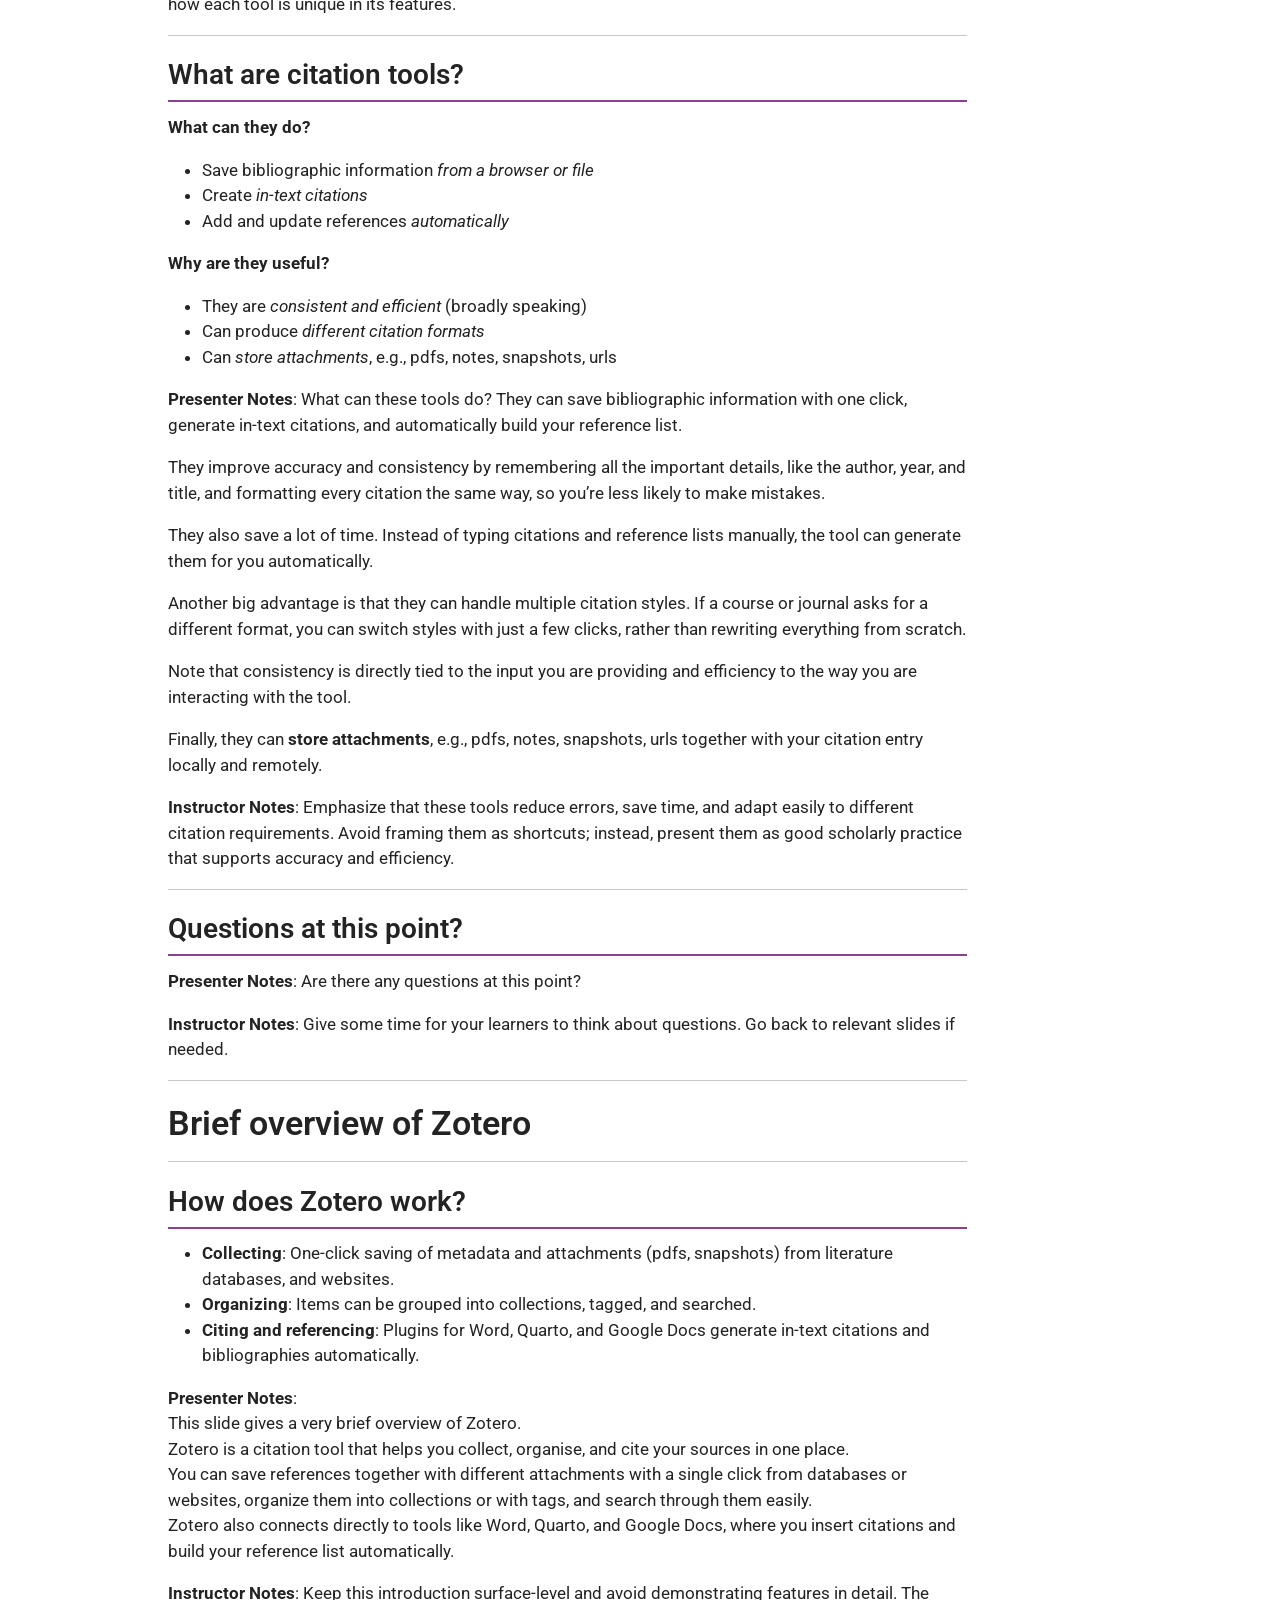
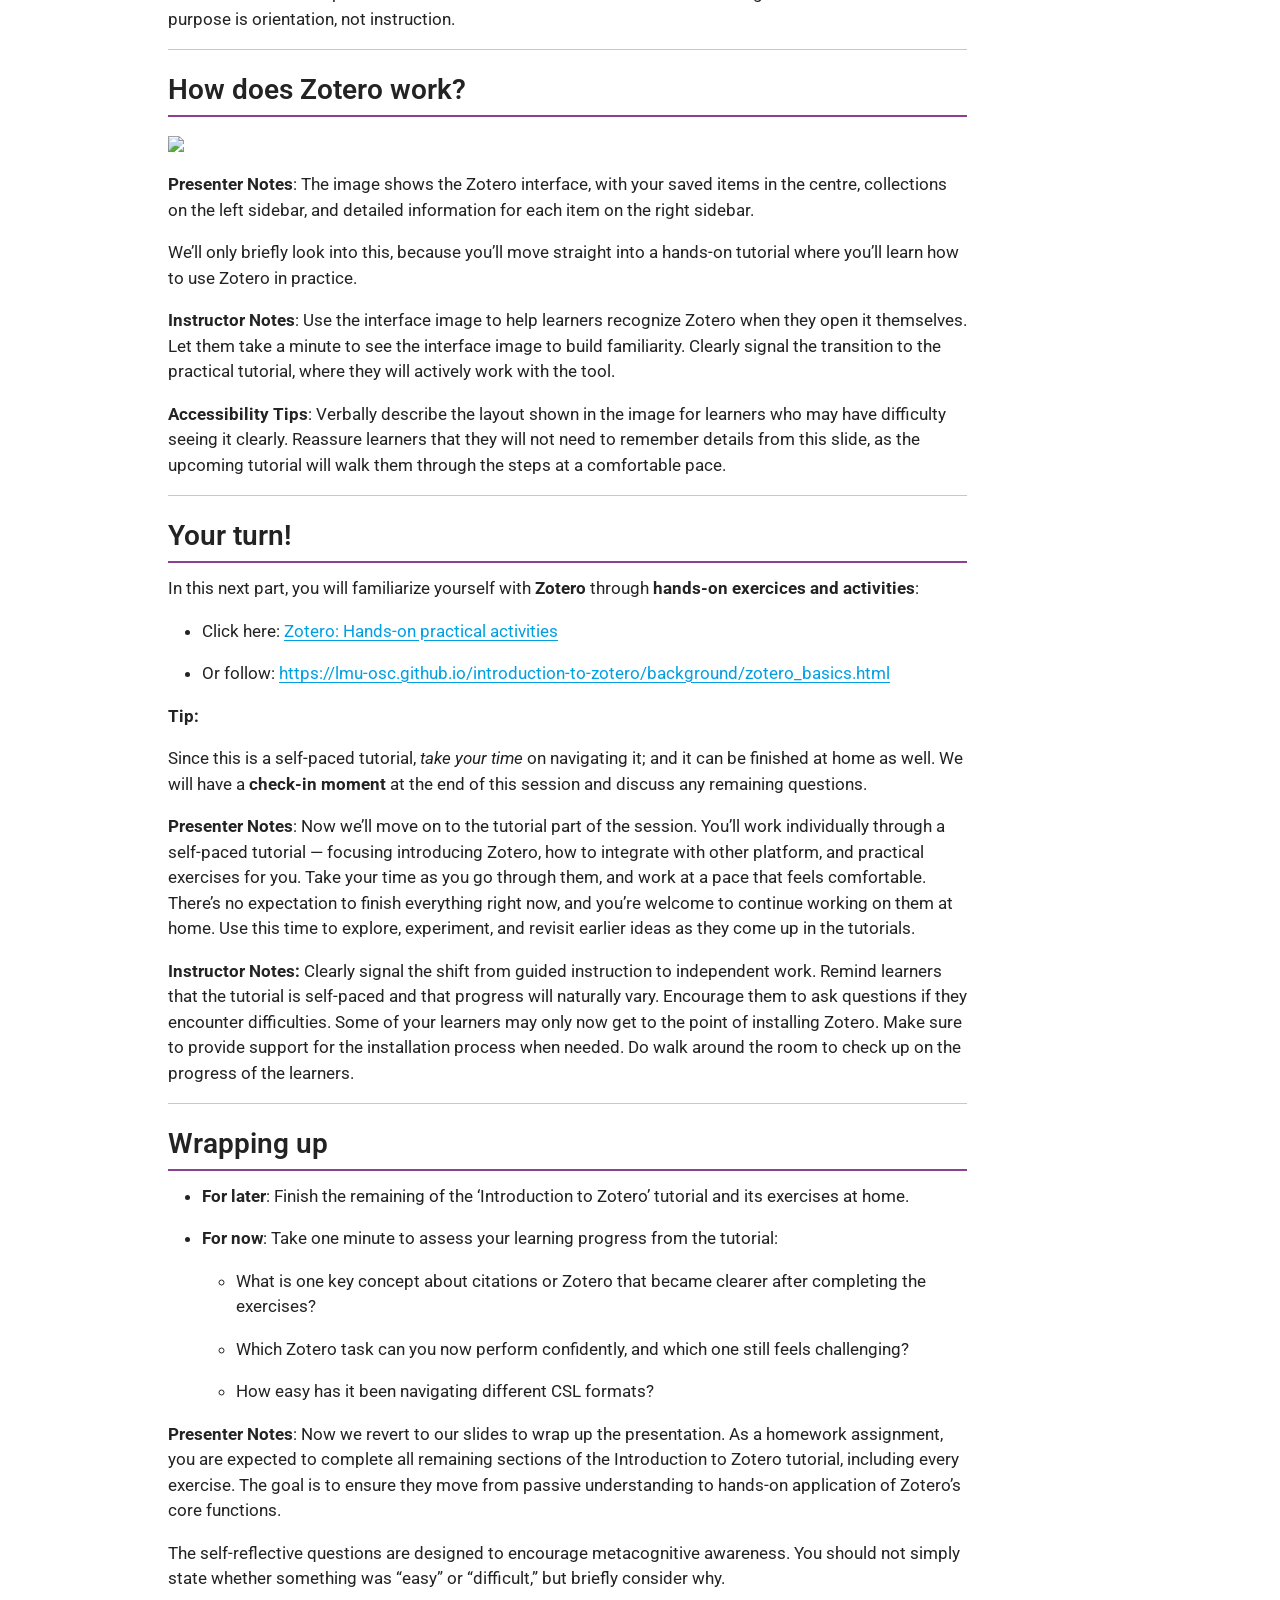
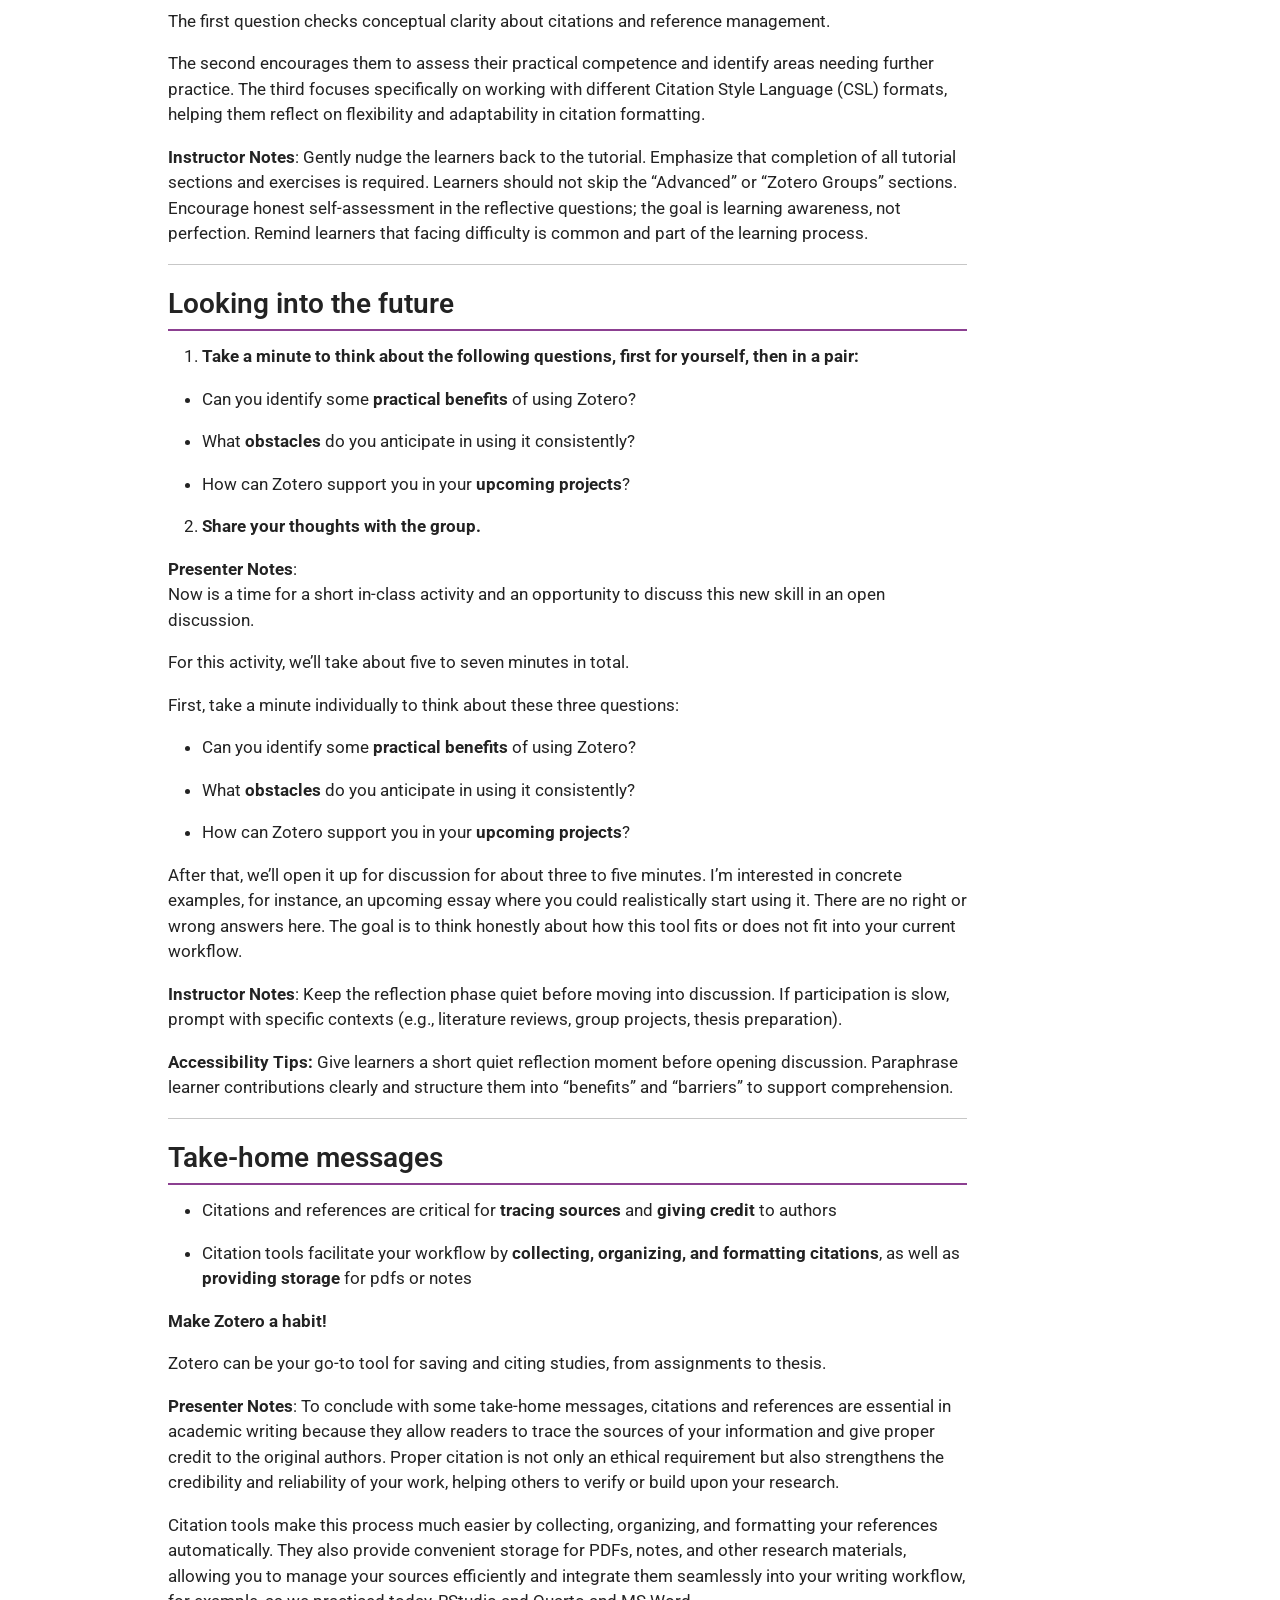
==== commit abb5b52a: "Built site for gh-pages" ====
--- a/index.html
+++ b/index.html
@@ -67,9 +67,9 @@
 <link href="site_libs/quarto-html/quarto-syntax-highlighting-3c3f1368ed8db972a012dae01a8e5220.css" rel="stylesheet" class="quarto-color-scheme-extra" id="quarto-text-highlighting-styles">
 <script src="site_libs/bootstrap/bootstrap.min.js"></script>
 <link href="site_libs/bootstrap/bootstrap-icons.css" rel="stylesheet">
-<link href="site_libs/bootstrap/bootstrap-7c54db3d1f1df4fab98acb0c8cf2c1cc.min.css" rel="stylesheet" append-hash="true" class="quarto-color-scheme" id="quarto-bootstrap" data-mode="light">
-<link href="site_libs/bootstrap/bootstrap-dark-06c5d4150fd6f67637dcb798897c81ac.min.css" rel="stylesheet" append-hash="true" class="quarto-color-scheme quarto-color-alternate" id="quarto-bootstrap" data-mode="dark">
-<link href="site_libs/bootstrap/bootstrap-7c54db3d1f1df4fab98acb0c8cf2c1cc.min.css" rel="stylesheet" append-hash="true" class="quarto-color-scheme-extra" id="quarto-bootstrap" data-mode="light">
+<link href="site_libs/bootstrap/bootstrap-094c7da0f4fce57bb38ae8dd800dff2f.min.css" rel="stylesheet" append-hash="true" class="quarto-color-scheme" id="quarto-bootstrap" data-mode="light">
+<link href="site_libs/bootstrap/bootstrap-dark-6070b784412f30b0e751f7de39d06b23.min.css" rel="stylesheet" append-hash="true" class="quarto-color-scheme quarto-color-alternate" id="quarto-bootstrap" data-mode="dark">
+<link href="site_libs/bootstrap/bootstrap-094c7da0f4fce57bb38ae8dd800dff2f.min.css" rel="stylesheet" append-hash="true" class="quarto-color-scheme-extra" id="quarto-bootstrap" data-mode="light">
 <script id="quarto-search-options" type="application/json">{
   "location": "sidebar",
   "copy-button": false,
@@ -315,7 +315,7 @@
   <li><a href="#credit-contribution-statement---to-do" id="toc-credit-contribution-statement---to-do" class="nav-link" data-scroll-target="#credit-contribution-statement---to-do">CREDiT Contribution Statement - TO DO</a></li>
   </ul></li>
   </ul>
-<div class="quarto-alternate-formats"><h2>Other Formats</h2><ul><li><a href="slides.html"><i class="bi bi-file-slides"></i>RevealJS</a></li><li><a href="index.pdf"><i class="bi bi-file-pdf"></i>PDF</a></li><li><a href="lmu-branded-test.pptx"><i class="bi bi-file-slides"></i>Powerpoint</a></li><li><a href="working-output.pptx"><i class="bi bi-file-slides"></i>Powerpoint</a></li><li><a href="index.pptx"><i class="bi bi-file-slides"></i>Powerpoint</a></li></ul></div></nav>
+<div class="quarto-alternate-formats"><h2>Other Formats</h2><ul><li><a href="slides.html"><i class="bi bi-file-slides"></i>RevealJS</a></li><li><a href="index.pdf"><i class="bi bi-file-pdf"></i>PDF</a></li><li><a href="index.pptx"><i class="bi bi-file-slides"></i>Powerpoint (osc-brand)</a></li></ul></div></nav>
     </div>
 <!-- main -->
 <main class="content" id="quarto-document-content">
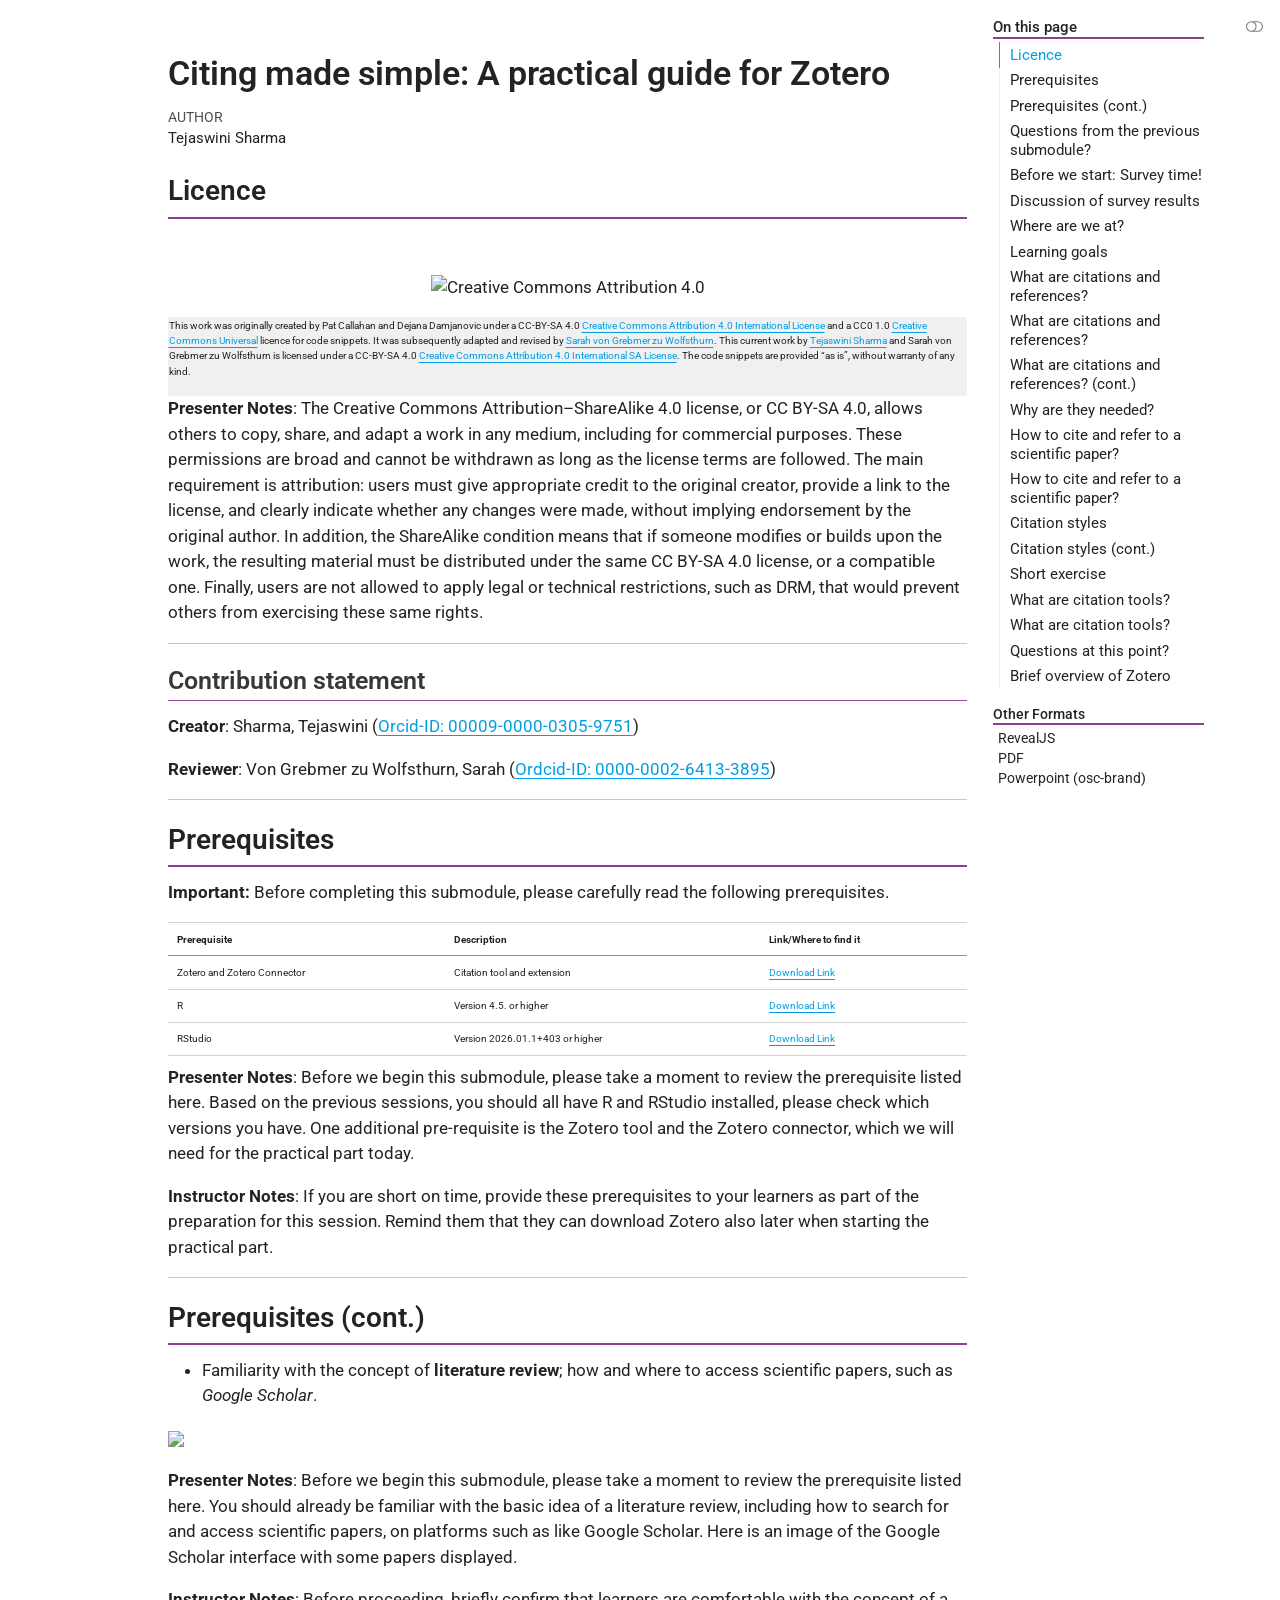
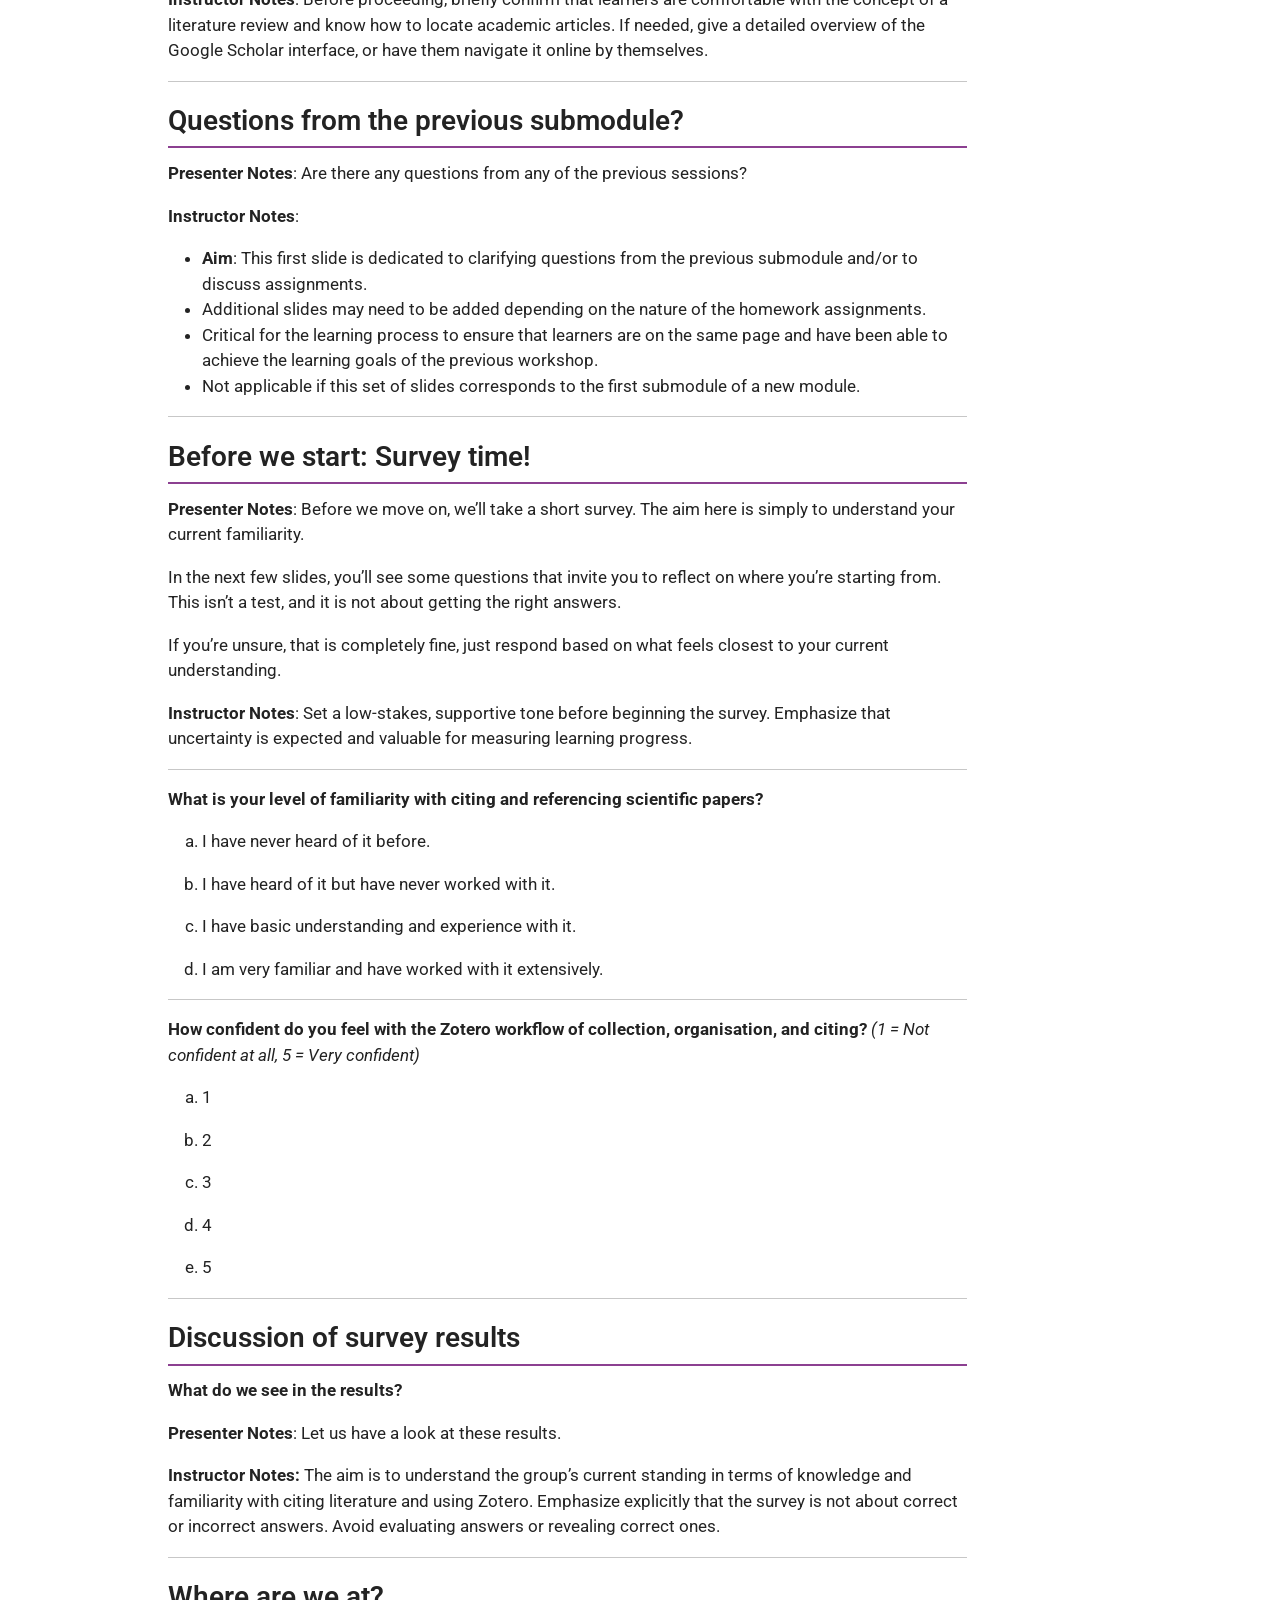
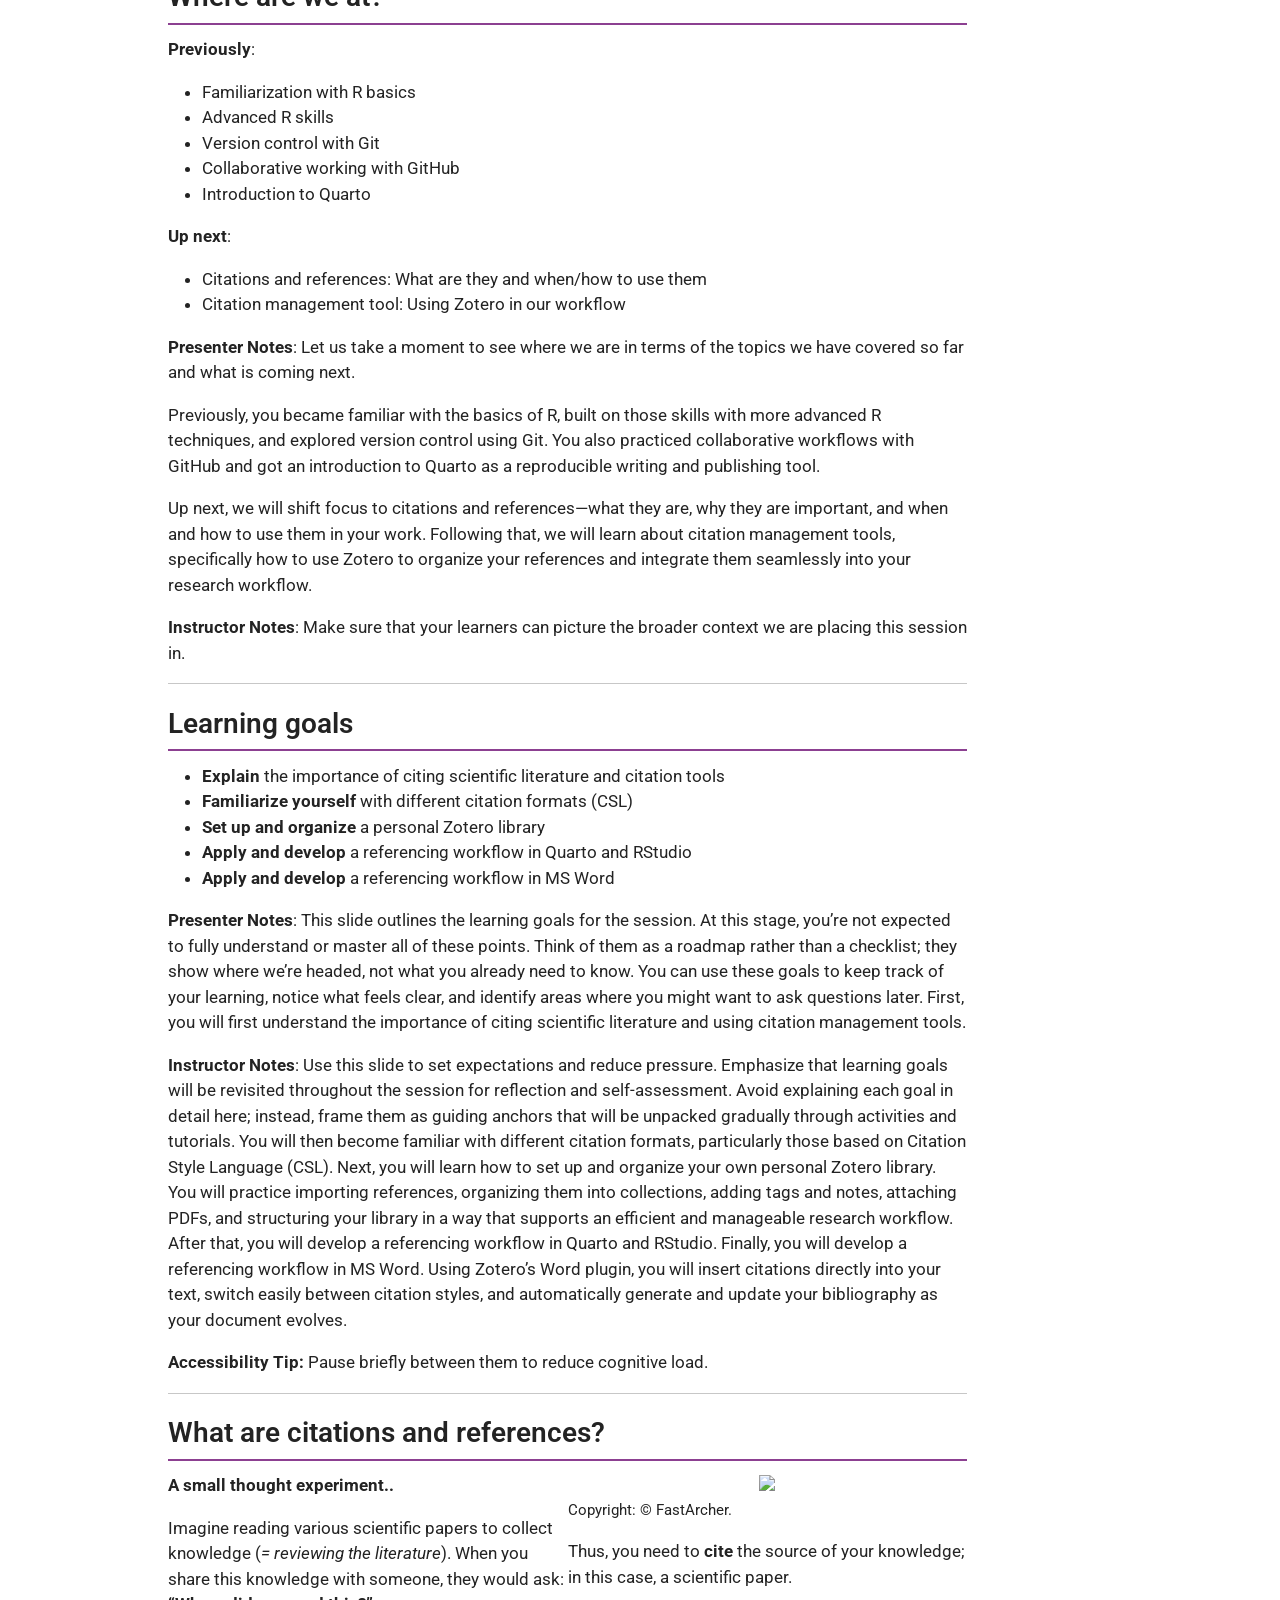
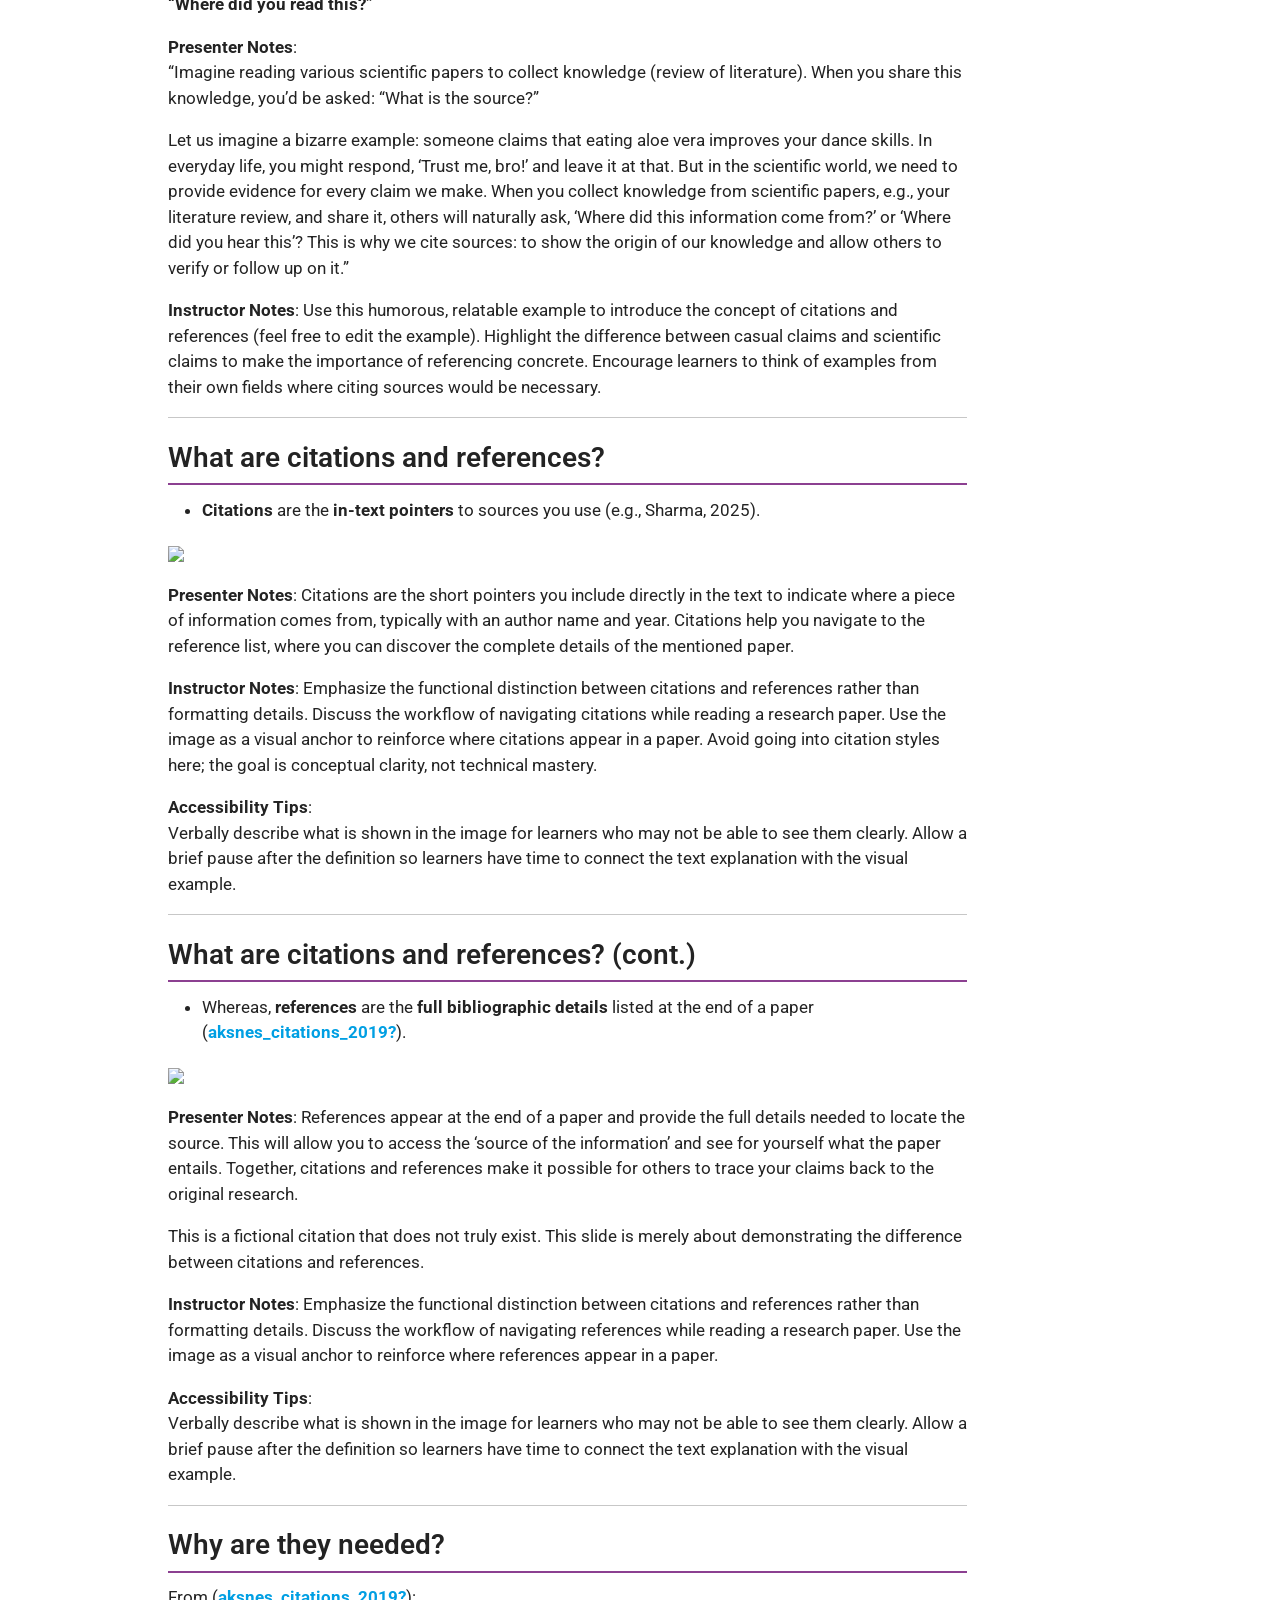
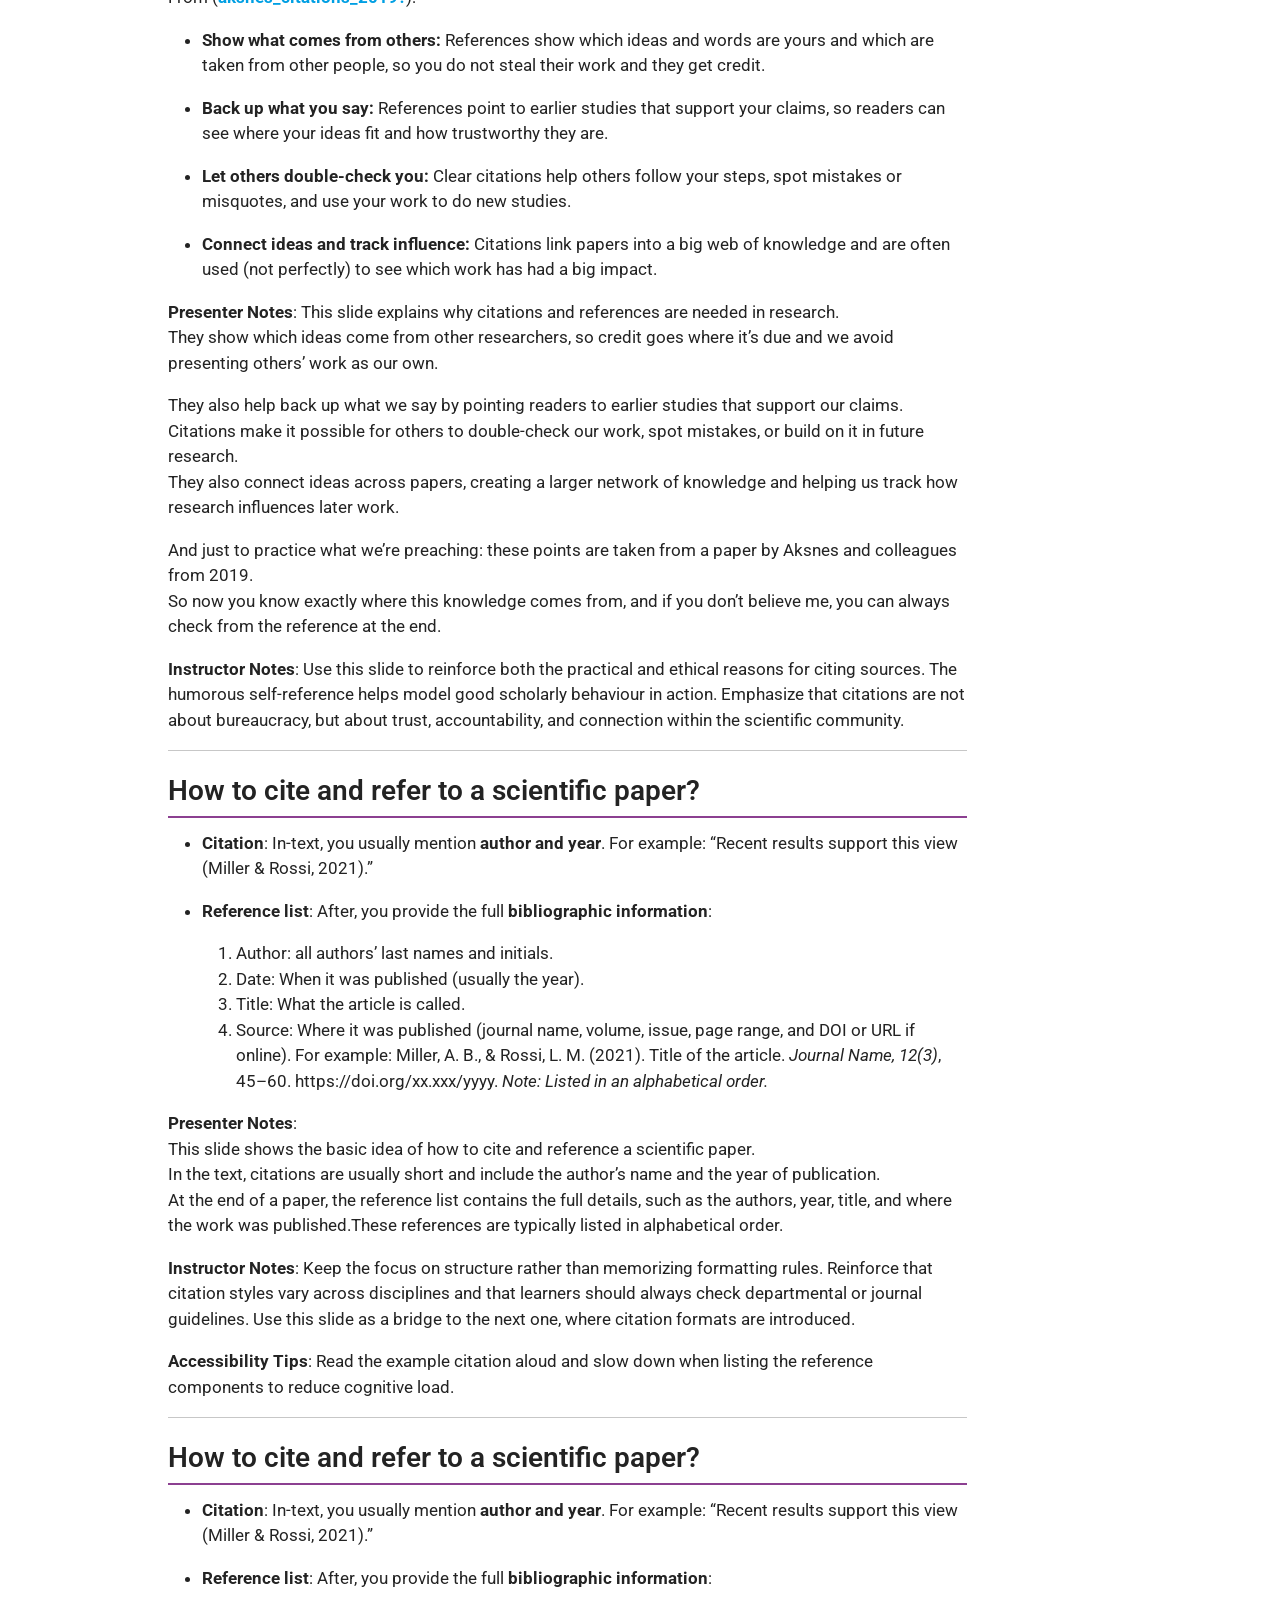
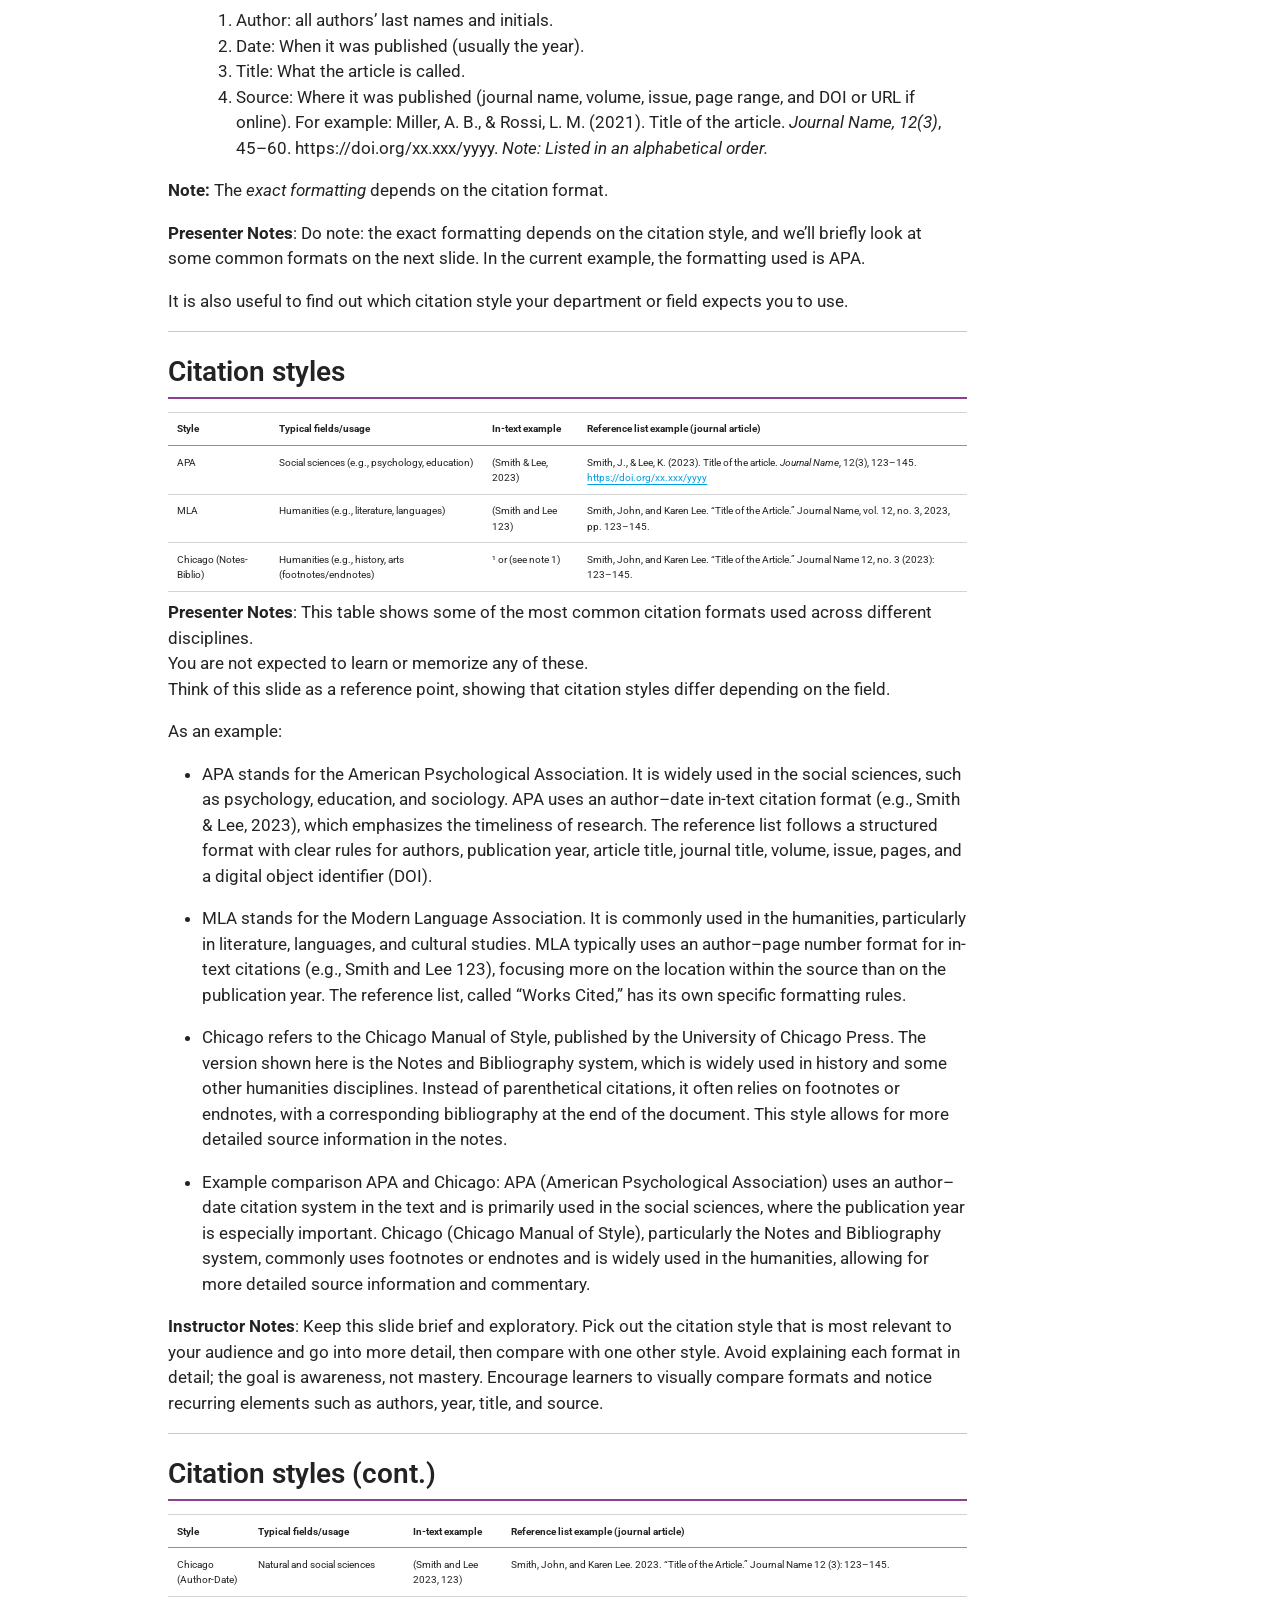
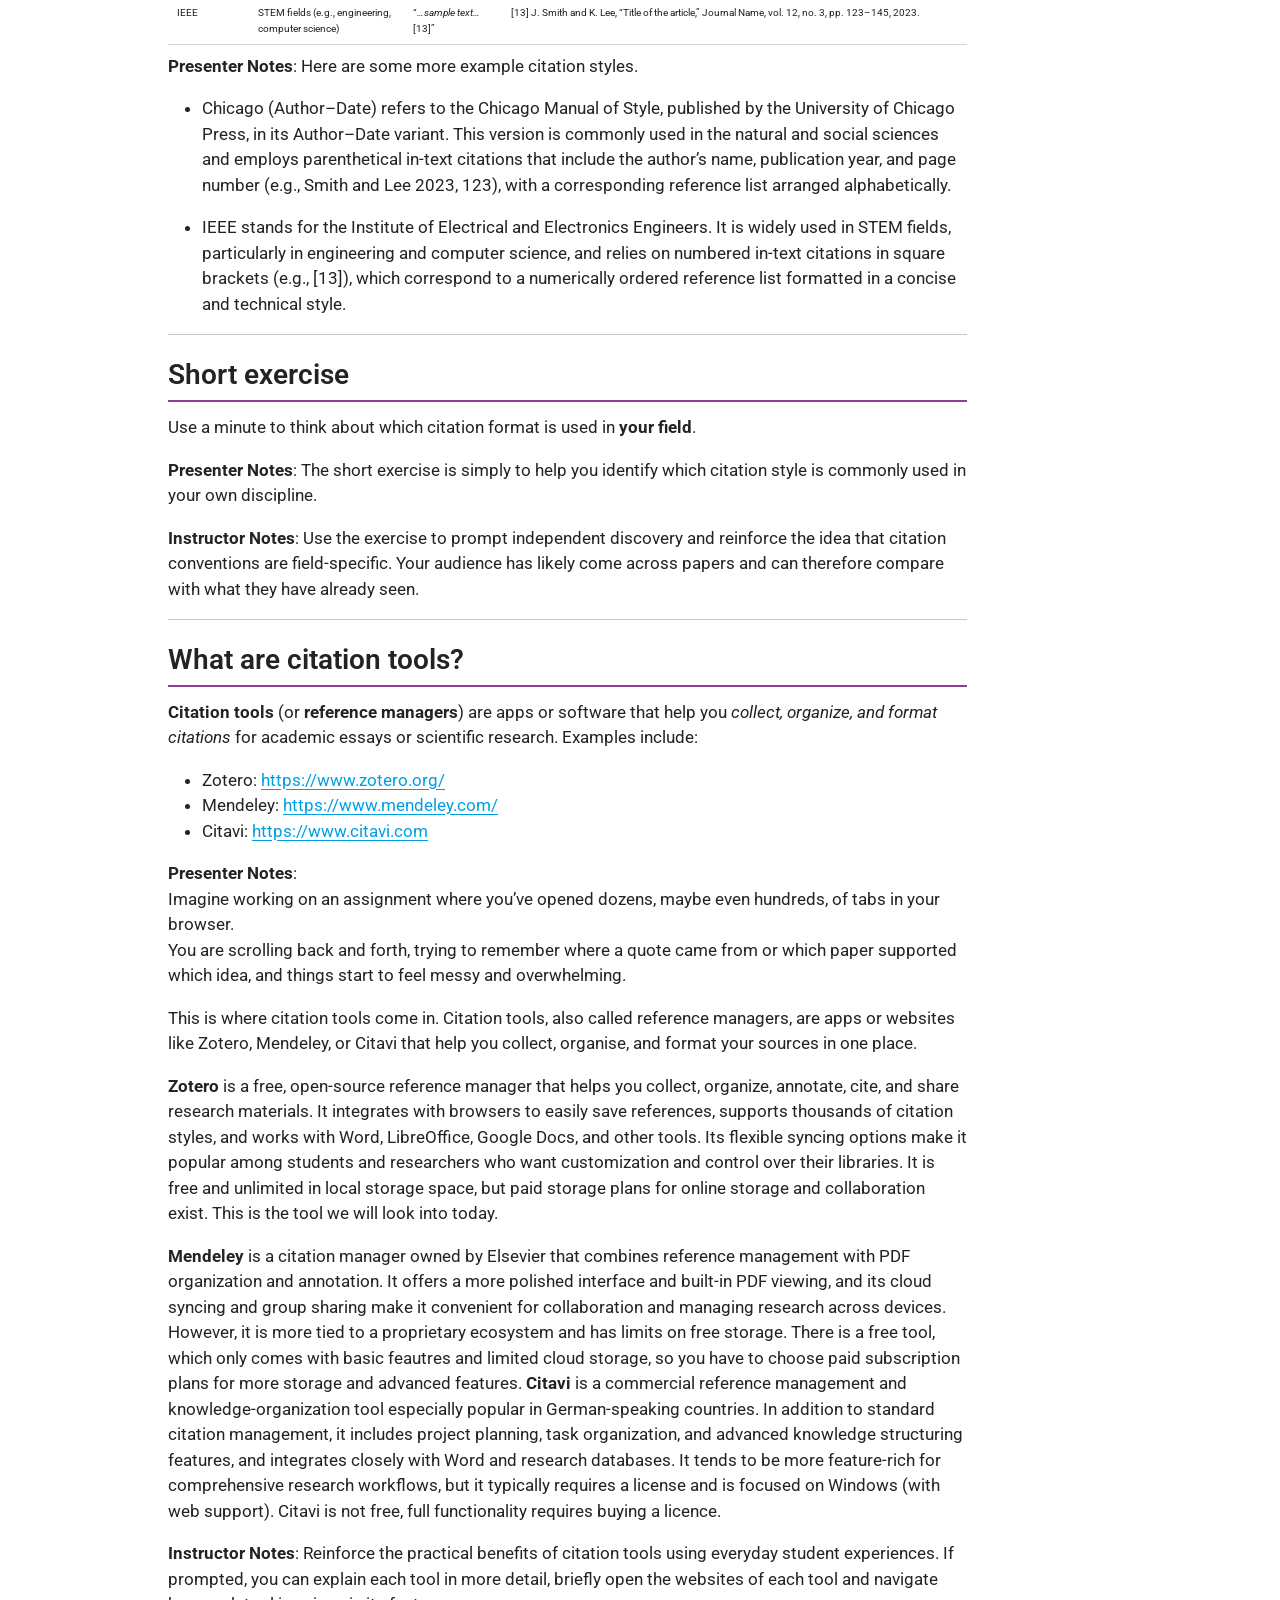
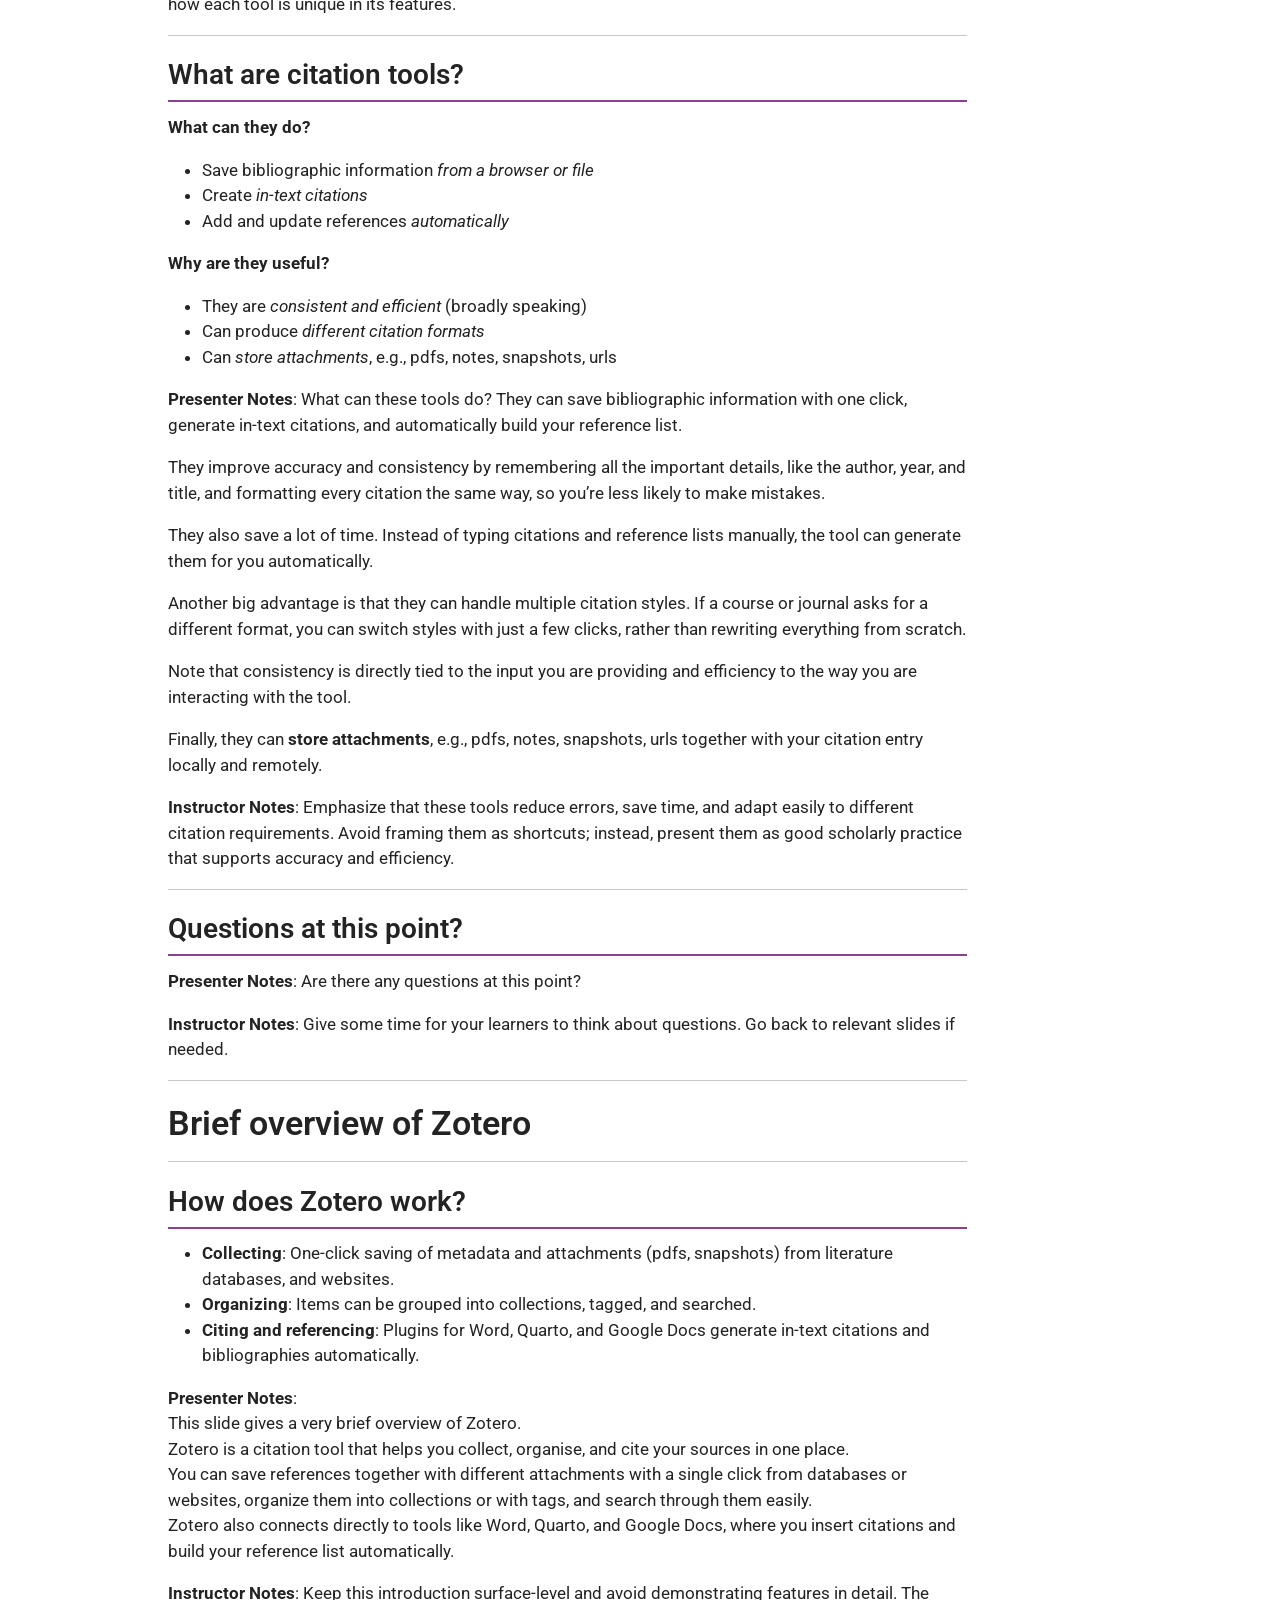
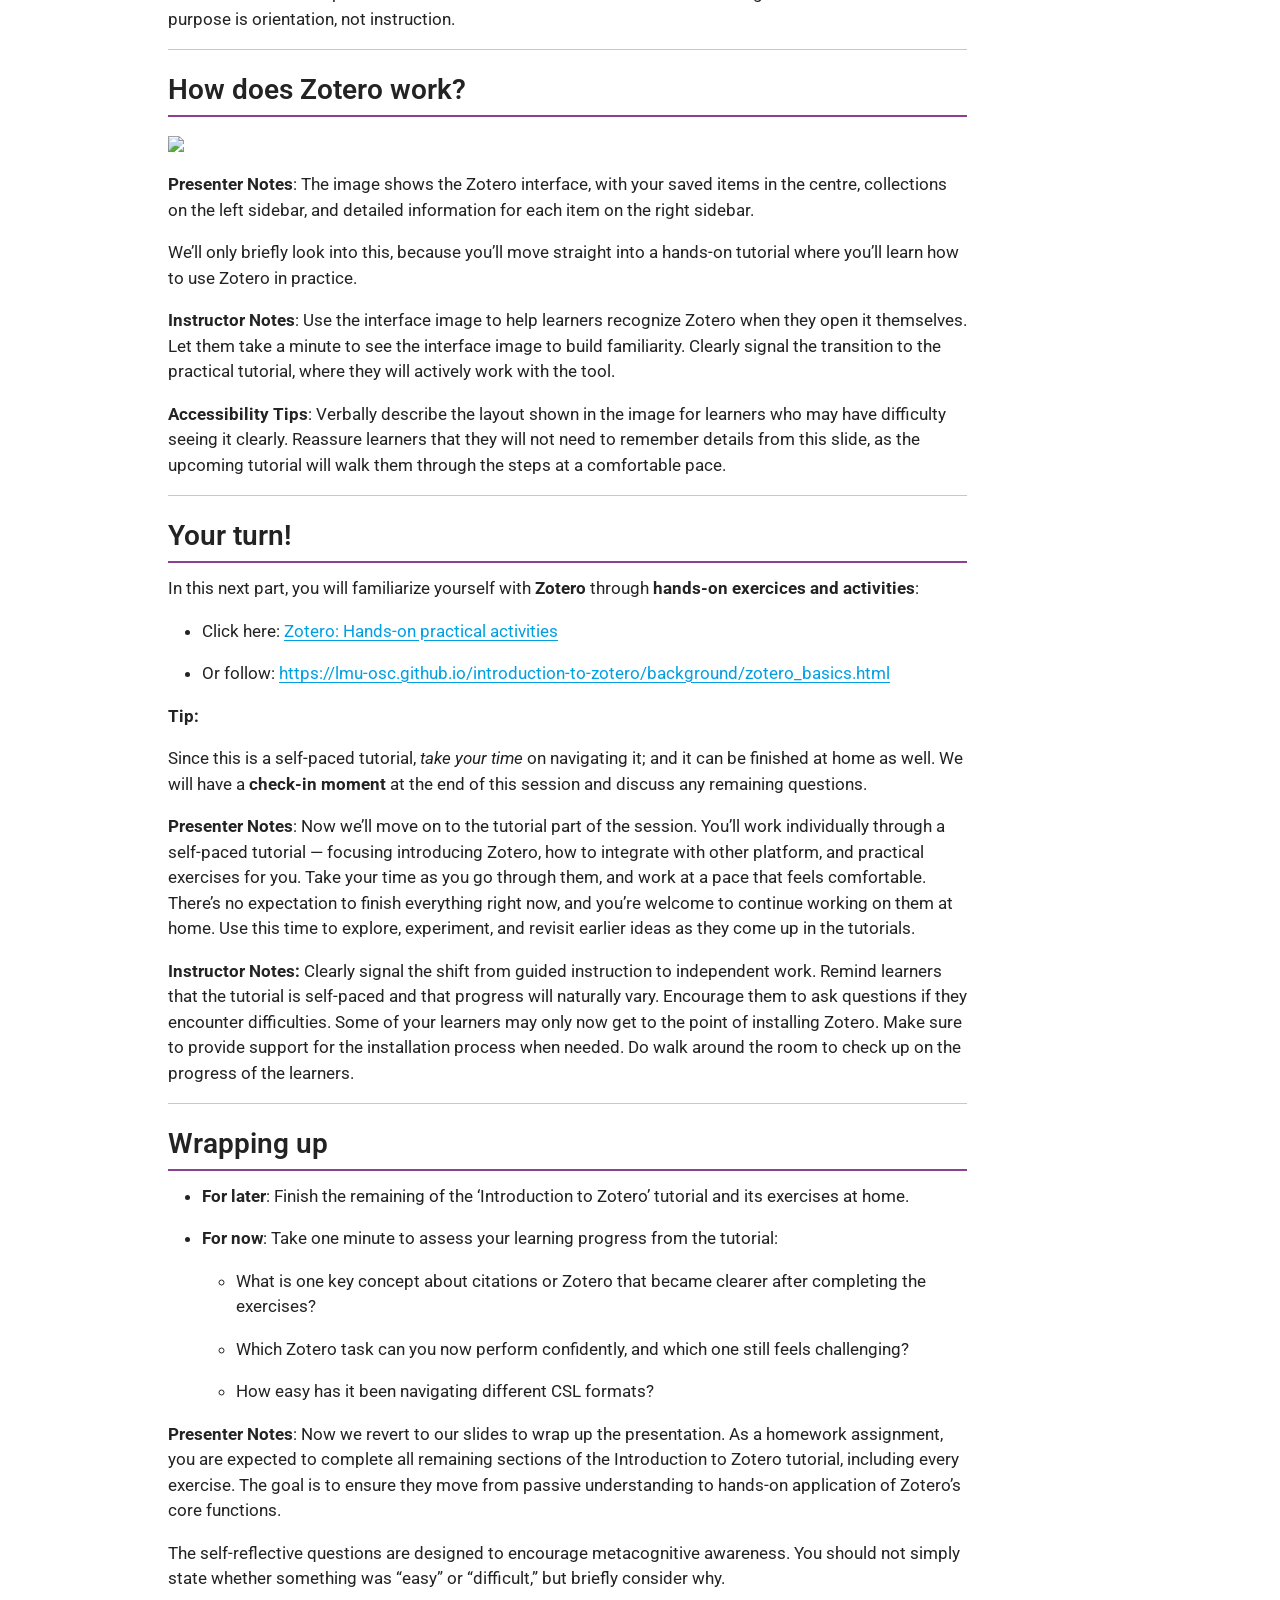
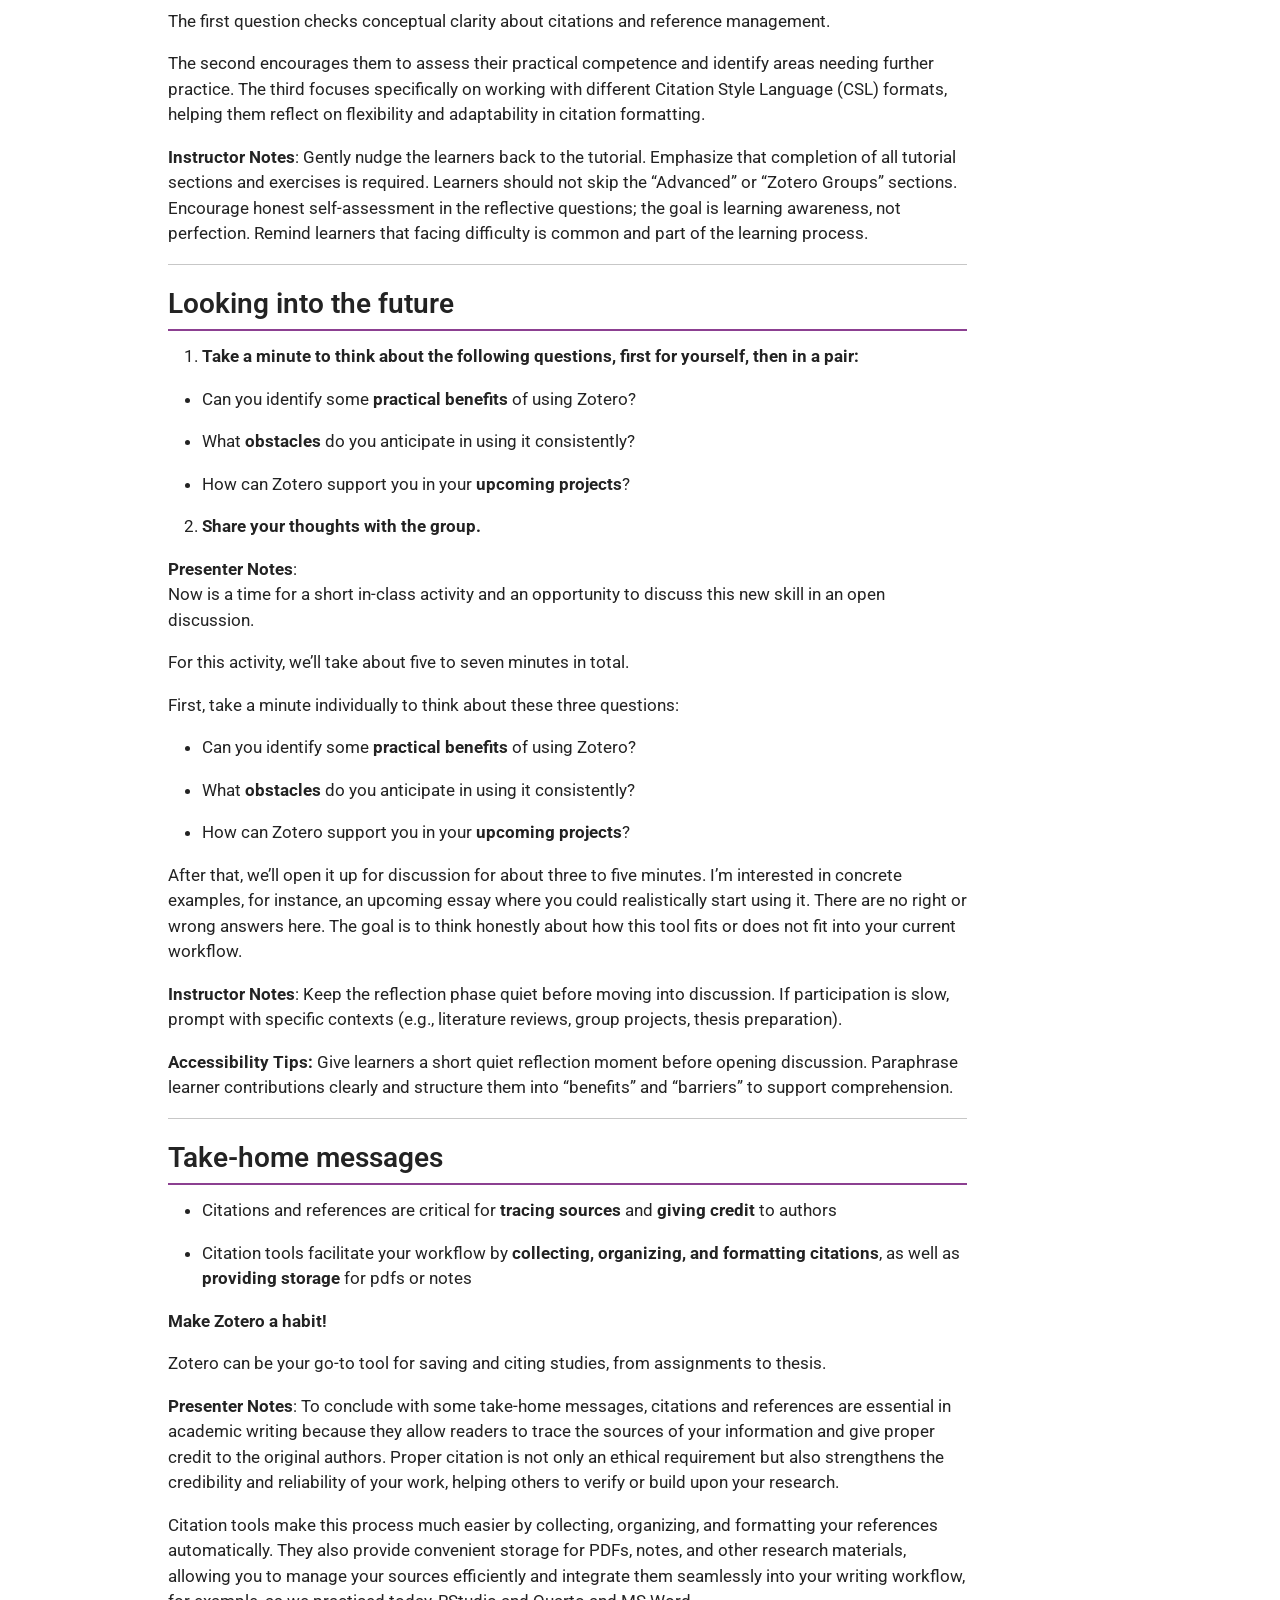
==== commit be40d826: "Built site for gh-pages" ====
--- a/index.html
+++ b/index.html
@@ -2,7 +2,7 @@
 <html xmlns="http://www.w3.org/1999/xhtml" lang="en" xml:lang="en"><head>
 
 <meta charset="utf-8">
-<meta name="generator" content="quarto-1.10.18">
+<meta name="generator" content="quarto-1.11.9">
 
 <meta name="viewport" content="width=device-width, initial-scale=1.0, user-scalable=yes">
 
@@ -58,18 +58,19 @@
 <link href="site_libs/quarto-contrib/quarto-project/lmu-osc/osc-brand/lmu-osc-favicon.jpg" rel="icon" type="image/jpeg">
 <script src="site_libs/quarto-html/quarto.js" type="module"></script>
 <script src="site_libs/quarto-html/tabsets/tabsets.js" type="module"></script>
+<script src="site_libs/quarto-html/scrollable-regions/scrollable-regions.js" type="module"></script>
 <script src="site_libs/quarto-html/popper.min.js"></script>
 <script src="site_libs/quarto-html/tippy.umd.min.js"></script>
 <script src="site_libs/quarto-html/anchor.min.js"></script>
 <link href="site_libs/quarto-html/tippy.css" rel="stylesheet">
-<link href="site_libs/quarto-html/quarto-syntax-highlighting-3c3f1368ed8db972a012dae01a8e5220.css" rel="stylesheet" class="quarto-color-scheme" id="quarto-text-highlighting-styles">
-<link href="site_libs/quarto-html/quarto-syntax-highlighting-dark-97e28f47ad423cfcb72627c3f906fd98.css" rel="stylesheet" class="quarto-color-scheme quarto-color-alternate" id="quarto-text-highlighting-styles">
-<link href="site_libs/quarto-html/quarto-syntax-highlighting-3c3f1368ed8db972a012dae01a8e5220.css" rel="stylesheet" class="quarto-color-scheme-extra" id="quarto-text-highlighting-styles">
+<link href="site_libs/quarto-html/quarto-syntax-highlighting-47407c29e8f0cbb45854e90f85b31c93.css" rel="stylesheet" class="quarto-color-scheme" id="quarto-text-highlighting-styles">
+<link href="site_libs/quarto-html/quarto-syntax-highlighting-dark-29bebc711971320925fa0dba636024dd.css" rel="stylesheet" class="quarto-color-scheme quarto-color-alternate" id="quarto-text-highlighting-styles">
+<link href="site_libs/quarto-html/quarto-syntax-highlighting-47407c29e8f0cbb45854e90f85b31c93.css" rel="stylesheet" class="quarto-color-scheme-extra" id="quarto-text-highlighting-styles">
 <script src="site_libs/bootstrap/bootstrap.min.js"></script>
 <link href="site_libs/bootstrap/bootstrap-icons.css" rel="stylesheet">
-<link href="site_libs/bootstrap/bootstrap-094c7da0f4fce57bb38ae8dd800dff2f.min.css" rel="stylesheet" append-hash="true" class="quarto-color-scheme" id="quarto-bootstrap" data-mode="light">
-<link href="site_libs/bootstrap/bootstrap-dark-6070b784412f30b0e751f7de39d06b23.min.css" rel="stylesheet" append-hash="true" class="quarto-color-scheme quarto-color-alternate" id="quarto-bootstrap" data-mode="dark">
-<link href="site_libs/bootstrap/bootstrap-094c7da0f4fce57bb38ae8dd800dff2f.min.css" rel="stylesheet" append-hash="true" class="quarto-color-scheme-extra" id="quarto-bootstrap" data-mode="light">
+<link href="site_libs/bootstrap/bootstrap-f3cb2139904eb7c3db8a8fbedb9f6c33.min.css" rel="stylesheet" append-hash="true" class="quarto-color-scheme" id="quarto-bootstrap" data-mode="light">
+<link href="site_libs/bootstrap/bootstrap-dark-2050db9f1f5726cb65afa6f8f5766064.min.css" rel="stylesheet" append-hash="true" class="quarto-color-scheme quarto-color-alternate" id="quarto-bootstrap" data-mode="dark">
+<link href="site_libs/bootstrap/bootstrap-f3cb2139904eb7c3db8a8fbedb9f6c33.min.css" rel="stylesheet" append-hash="true" class="quarto-color-scheme-extra" id="quarto-bootstrap" data-mode="light">
 <script id="quarto-search-options" type="application/json">{
   "location": "sidebar",
   "copy-button": false,
@@ -101,7 +102,7 @@
 
 </head>
 
-<body class="quarto-light"><script id="quarto-html-before-body" type="application/javascript">
+<body class="quarto-light"><a id="quarto-skip-link" class="visually-hidden-focusable" href="#quarto-document-content">Skip to main content</a><script id="quarto-html-before-body" type="application/javascript">
     const toggleBodyColorMode = (bsSheetEl) => {
       const mode = bsSheetEl.getAttribute("data-mode");
       const bodyEl = window.document.querySelector("body");
@@ -124,6 +125,7 @@
       for (let i=0; i < toggles.length; i++) {
         const toggle = toggles[i];
         if (toggle) {
+          toggle.setAttribute("aria-checked", alternate ? "true" : "false");
           if (alternate) {
             toggle.classList.add("alternate");
           } else {
@@ -153,13 +155,19 @@
       manageTransitions('#quarto-margin-sidebar .nav-link', true);
       // Switch the toggles
       setColorSchemeToggle(alternate)
-      // Hack to workaround the fact that safari doesn't
-      // properly recolor the scrollbar when toggling (#1455)
+    }
+    // Hack to workaround the fact that safari doesn't
+    // properly recolor the scrollbar when toggling (#1455).
+    // Not run on load: stylesheets are set before first paint there, and
+    // scrolling would undo the scroll to a URL fragment (#14973).
+    // The one pixel nudge keeps the reader where they were.
+    const refreshSafariScrollbar = () => {
       if (navigator.userAgent.indexOf('Safari') > 0 && navigator.userAgent.indexOf('Chrome') == -1) {
         manageTransitions("body", false);
-        window.scrollTo(0, 1);
+        const scrollY = window.scrollY;
+        window.scrollTo(0, scrollY > 0 ? scrollY - 1 : 1);
         setTimeout(() => {
-          window.scrollTo(0, 0);
+          window.scrollTo(0, scrollY);
           manageTransitions("body", true);
         }, 40);
       }
@@ -253,6 +261,7 @@
       // Read the current dark / light value
       let toAlternate = !hasAlternateSentinel();
       toggleColorMode(toAlternate);
+      refreshSafariScrollbar();
       setStyleSentinel(toAlternate);
       toggleGiscusIfUsed(toAlternate, darkModeDefault);
       window.dispatchEvent(new Event('resize'));
@@ -271,7 +280,7 @@
 <!-- sidebar -->
 <!-- margin-sidebar -->
     <div id="quarto-margin-sidebar" class="sidebar margin-sidebar">
-        <nav id="TOC" role="doc-toc" class="toc-active">
+        <nav id="TOC" role="doc-toc" aria-labelledby="toc-title" class="toc-active">
     <h2 id="toc-title">On this page</h2>
    
   <ul>
@@ -315,10 +324,10 @@
   <li><a href="#credit-contribution-statement---to-do" id="toc-credit-contribution-statement---to-do" class="nav-link" data-scroll-target="#credit-contribution-statement---to-do">CREDiT Contribution Statement - TO DO</a></li>
   </ul></li>
   </ul>
-<div class="quarto-alternate-formats"><h2>Other Formats</h2><ul><li><a href="slides.html"><i class="bi bi-file-slides"></i>RevealJS</a></li><li><a href="index.pdf"><i class="bi bi-file-pdf"></i>PDF</a></li><li><a href="index.pptx"><i class="bi bi-file-slides"></i>Powerpoint (osc-brand)</a></li></ul></div></nav>
+<div class="quarto-alternate-formats"><h2>Other Formats</h2><ul><li><a href="slides-zotero-revealjs.html"><i class="bi bi-file-slides"></i>RevealJS</a></li><li><a href="slides-zotero.pdf"><i class="bi bi-file-pdf"></i>PDF</a></li><li><a href="slides-zotero.pptx"><i class="bi bi-file-slides"></i>Powerpoint (osc-brand)</a></li></ul></div></nav>
     </div>
 <!-- main -->
-<main class="content" id="quarto-document-content">
+<main class="content" id="quarto-document-content" tabindex="-1">
 
 
 <header id="title-block-header" class="quarto-title-block default">
@@ -988,15 +997,50 @@
   window.document.addEventListener("DOMContentLoaded", function (event) {
     // Ensure there is a toggle, if there isn't float one in the top right
     if (window.document.querySelector('.quarto-color-scheme-toggle') === null) {
-      const a = window.document.createElement('a');
-      a.classList.add('top-right');
-      a.classList.add('quarto-color-scheme-toggle');
-      a.href = "";
-      a.onclick = function() { try { window.quartoToggleColorScheme(); } catch {} return false; };
+      const toggle = window.document.createElement('button');
+      toggle.type = "button";
+      toggle.setAttribute("role", "switch");
+      toggle.setAttribute("aria-checked", "false");
+      toggle.classList.add('top-right');
+      toggle.classList.add('quarto-color-scheme-toggle');
+      toggle.setAttribute("aria-label", "Toggle dark mode");
+      toggle.onclick = function() { try { window.quartoToggleColorScheme(); } catch {} return false; };
       const i = window.document.createElement("i");
       i.classList.add('bi');
-      a.appendChild(i);
-      window.document.body.appendChild(a);
+      toggle.appendChild(i);
+      // Put the toggle in a landmark of its own, so that landmark navigation
+      // can reach it.
+      //
+      // The container is always a fresh direct child of body, and the toggle is
+      // never moved into page furniture that the theme or the author controls.
+      // The toggle is positioned against the page, so any ancestor that
+      // establishes a containing block captures it: a positioned element or a
+      // grid for position: absolute, and transform, filter, will-change or
+      // contain for position: fixed. A direct child of body has none of these
+      // to inherit, and the shift when one appears is silent and visual.
+      //
+      // ARIA says a document should have at most one banner, and axe reports a
+      // duplicate whether or not the banners carry distinct labels. So use a
+      // header when the page has no banner yet, and a named region otherwise.
+      //
+      // A header is a banner wherever it sits, unless it is inside sectioning
+      // content, so this cannot just look at the children of body: a custom
+      // page layout wraps the title block header in a plain div. An explicit
+      // role="banner" always counts.
+      const sectioning = 'article, aside, main, nav, section, [role="article"], [role="complementary"], [role="main"], [role="navigation"], [role="region"]';
+      const hasBanner = Array.from(
+        window.document.querySelectorAll('header:not([role]), [role="banner"]')
+      ).some(function(el) {
+        return el.hasAttribute("role") || el.closest(sectioning) === null;
+      });
+      const container = window.document.createElement(hasBanner ? "div" : "header");
+      if (hasBanner) {
+        container.setAttribute("role", "region");
+        container.setAttribute("aria-label", "Toggle dark mode");
+      }
+      container.classList.add('quarto-color-scheme-toggle-container');
+      container.appendChild(toggle);
+      window.document.body.appendChild(container);
     }
     setColorSchemeToggle(hasAlternateSentinel())
     const icon = "";
@@ -1070,12 +1114,13 @@
     }
       var localhostRegex = new RegExp(/^(?:http|https):\/\/localhost\:?[0-9]*\//);
       var mailtoRegex = new RegExp(/^mailto:/);
-        var filterRegex = new RegExp("https:\/\/lmu-osc\.github\.io\/slides-zenodo\/");
+        var filterRegex = new RegExp("https:\/\/lmu-osc\.github\.io\/slides-zotero\/");
       var isInternal = (href) => {
           return filterRegex.test(href) || localhostRegex.test(href) || mailtoRegex.test(href);
       }
       // Inspect non-navigation links and adorn them if external
-     var links = window.document.querySelectorAll('a[href]:not(.nav-link):not(.navbar-brand):not(.toc-action):not(.sidebar-link):not(.sidebar-item-toggle):not(.pagination-link):not(.no-external):not([aria-hidden]):not(.dropdown-item):not(.quarto-navigation-tool):not(.about-link)');
+      window.quartoDecorateExternalLinks = function (root) {
+     var links = (root || window.document).querySelectorAll('a[href]:not(.nav-link):not(.navbar-brand):not(.toc-action):not(.sidebar-link):not(.sidebar-item-toggle):not(.pagination-link):not(.no-external):not([aria-hidden]):not(.dropdown-item):not(.quarto-navigation-tool):not(.about-link)');
       for (var i=0; i<links.length; i++) {
         const link = links[i];
         if (!isInternal(link.href)) {
@@ -1084,8 +1129,69 @@
           if (link.dataset.originalHref !== undefined) {
             link.href = link.dataset.originalHref;
           }
-        }
-      }
+          if (!link.classList.contains('no-external-icon')) {
+          }
+        }
+      }
+      };
+      window.quartoDecorateExternalLinks(window.document);
+    // Esc closes the popup (WCAG 1.4.13) and focus leaving both trigger and
+    // popup closes it (WCAG 2.4.11); tippy handles neither for interactive popups.
+    const hideOnEscAndFocusOut = {
+      name: 'hideOnEscAndFocusOut',
+      defaultValue: true,
+      fn(instance) {
+        const dismiss = () => {
+          // A show scheduled by the trigger delay would otherwise reopen it
+          instance.clearDelayTimeouts();
+          instance.hide();
+        };
+        const onKeyDown = (event) => {
+          if (event.key !== 'Escape') {
+            return;
+          }
+          // Keep Esc from also reaching page handlers (e.g. reveal.js overview),
+          // except an open reveal.js slide menu, which Esc should close too.
+          // The menu handles keys only when its keyboard option is on.
+          const menuHandlesEsc = window.Reveal?.getPlugin?.('menu')?.isOpen() &&
+            window.Reveal.getConfig().menu?.keyboard !== false;
+          if (!menuHandlesEsc) {
+            event.stopPropagation();
+          }
+          if (instance.popper.contains(window.document.activeElement)) {
+            // Disabled while refocusing so the focus trigger does not reopen it
+            instance.disable();
+            instance.reference.focus();
+            instance.enable();
+          }
+          dismiss();
+        };
+        const onFocusOut = (event) => {
+          const target = event.relatedTarget;
+          if (target && !instance.reference.contains(target) &&
+              !instance.popper.contains(target)) {
+            dismiss();
+          }
+        };
+        // On the trigger too: a click trigger (code-annotations: select) has no
+        // blur handling. Attached for the instance's lifetime so leaving the
+        // trigger also cancels a show still pending on the trigger delay.
+        instance.reference.addEventListener('focusout', onFocusOut);
+        return {
+          onShow() {
+            window.document.addEventListener('keydown', onKeyDown, true);
+            instance.popper.addEventListener('focusout', onFocusOut);
+          },
+          onHide() {
+            window.document.removeEventListener('keydown', onKeyDown, true);
+            instance.popper.removeEventListener('focusout', onFocusOut);
+          },
+          onDestroy() {
+            instance.reference.removeEventListener('focusout', onFocusOut);
+          },
+        };
+      },
+    };
     function tippyHover(el, contentFn, onTriggerFn, onUntriggerFn) {
       const config = {
         allowHTML: true,
@@ -1099,6 +1205,7 @@
         interactiveBorder: 10,
         theme: 'quarto',
         placement: 'bottom-start',
+        plugins: [hideOnEscAndFocusOut],
       };
       if (contentFn) {
         config.content = contentFn;
@@ -1261,44 +1368,54 @@
           const lineIds = lines.map((line) => {
             return targetCell + "-" + line;
           })
-          let top = null;
-          let height = null;
-          let parent = null;
+          // Each band is positioned against its own containing block, which is
+          // not the offsetParent of the lines, so place it from client rects.
+          const placeBand = (band, firstEl, lastEl, codeBlock) => {
+            const container = band.offsetParent;
+            if (container === null) {
+              return;
+            }
+            const containerRect = container.getBoundingClientRect();
+            // Reveal.js scales slides with a transform, so convert client
+            // pixels back to the CSS pixels of the container.
+            const scale = containerRect.height / container.offsetHeight || 1;
+            const firstRect = firstEl.getBoundingClientRect();
+            const lastRect = lastEl.getBoundingClientRect();
+            const top = (firstRect.top - containerRect.top) / scale - container.clientTop + container.scrollTop;
+            const height = (lastRect.bottom - firstRect.top) / scale;
+            band.style.top = top - 2 + "px";
+            band.style.height = height + 4 + "px";
+            if (codeBlock) {
+              // Without the copy button wrapper, the containing block is wider
+              // than the code block, so span the code block explicitly.
+              const blockRect = codeBlock.getBoundingClientRect();
+              band.style.left = (blockRect.left - containerRect.left) / scale - container.clientLeft + container.scrollLeft + "px";
+              band.style.width = blockRect.width / scale + "px";
+            }
+          };
           if (lineIds.length > 0) {
-              //compute the position of the single el (top and bottom and make a div)
-              const el = window.document.getElementById(lineIds[0]);
-              top = el.offsetTop;
-              height = el.offsetHeight;
-              parent = el.parentElement.parentElement;
-            if (lineIds.length > 1) {
-              const lastEl = window.document.getElementById(lineIds[lineIds.length - 1]);
-              const bottom = lastEl.offsetTop + lastEl.offsetHeight;
-              height = bottom - top;
+            const el = window.document.getElementById(lineIds[0]);
+            const lastEl = window.document.getElementById(lineIds[lineIds.length - 1]);
+            const parent = el.parentElement.parentElement;
+            // cook up a div (if necessary) and position it
+            let div = window.document.getElementById("code-annotation-line-highlight");
+            if (div === null) {
+              div = window.document.createElement("div");
+              div.setAttribute("id", "code-annotation-line-highlight");
+              div.style.position = 'absolute';
+              parent.appendChild(div);
             }
-            if (top !== null && height !== null && parent !== null) {
-              // cook up a div (if necessary) and position it 
-              let div = window.document.getElementById("code-annotation-line-highlight");
-              if (div === null) {
-                div = window.document.createElement("div");
-                div.setAttribute("id", "code-annotation-line-highlight");
-                div.style.position = 'absolute';
-                parent.appendChild(div);
-              }
-              div.style.top = top - 2 + "px";
-              div.style.height = height + 4 + "px";
-              div.style.left = 0;
-              let gutterDiv = window.document.getElementById("code-annotation-line-highlight-gutter");
-              if (gutterDiv === null) {
-                gutterDiv = window.document.createElement("div");
-                gutterDiv.setAttribute("id", "code-annotation-line-highlight-gutter");
-                gutterDiv.style.position = 'absolute';
-                const codeCell = window.document.getElementById(targetCell);
-                const gutter = codeCell.querySelector('.code-annotation-gutter');
-                gutter.appendChild(gutterDiv);
-              }
-              gutterDiv.style.top = top - 2 + "px";
-              gutterDiv.style.height = height + 4 + "px";
+            placeBand(div, el, lastEl, parent.closest("div.sourceCode") || parent);
+            let gutterDiv = window.document.getElementById("code-annotation-line-highlight-gutter");
+            if (gutterDiv === null) {
+              gutterDiv = window.document.createElement("div");
+              gutterDiv.setAttribute("id", "code-annotation-line-highlight-gutter");
+              gutterDiv.style.position = 'absolute';
+              const codeCell = window.document.getElementById(targetCell);
+              const gutter = codeCell.querySelector('.code-annotation-gutter');
+              gutter.appendChild(gutterDiv);
             }
+            placeBand(gutterDiv, el, lastEl);
             selectedAnnoteEl = annoteEl;
           }
         };
@@ -1397,6 +1514,9 @@
     }
   });
   </script>
+  <script type="application/javascript">
+  window.quartoScrollableRegionsLabels = {"code":"Scrollable code","output":"Scrollable output"};
+  </script>
 </div> <!-- /content -->
 
 
--- a/site_libs/quarto-html/quarto-syntax-highlighting-47407c29e8f0cbb45854e90f85b31c93.css
+++ b/site_libs/quarto-html/quarto-syntax-highlighting-47407c29e8f0cbb45854e90f85b31c93.css
@@ -0,0 +1,236 @@
+/* quarto syntax highlight colors */
+:root {
+  --quarto-hl-ot-color: #003B4F;
+  --quarto-hl-at-color: #657422;
+  --quarto-hl-ss-color: #20794D;
+  --quarto-hl-an-color: #5E5E5E;
+  --quarto-hl-fu-color: #4758AB;
+  --quarto-hl-st-color: #20794D;
+  --quarto-hl-cf-color: #003B4F;
+  --quarto-hl-op-color: #5E5E5E;
+  --quarto-hl-er-color: #AD0000;
+  --quarto-hl-bn-color: #AD0000;
+  --quarto-hl-al-color: #AD0000;
+  --quarto-hl-va-color: #111111;
+  --quarto-hl-bu-color: inherit;
+  --quarto-hl-ex-color: inherit;
+  --quarto-hl-pp-color: #AD0000;
+  --quarto-hl-in-color: #5E5E5E;
+  --quarto-hl-vs-color: #20794D;
+  --quarto-hl-wa-color: #5E5E5E;
+  --quarto-hl-do-color: #5E5E5E;
+  --quarto-hl-im-color: #00769E;
+  --quarto-hl-ch-color: #20794D;
+  --quarto-hl-dt-color: #AD0000;
+  --quarto-hl-fl-color: #AD0000;
+  --quarto-hl-co-color: #5E5E5E;
+  --quarto-hl-cv-color: #5E5E5E;
+  --quarto-hl-cn-color: #8f5902;
+  --quarto-hl-sc-color: #5E5E5E;
+  --quarto-hl-dv-color: #AD0000;
+  --quarto-hl-kw-color: #003B4F;
+}
+
+/* other quarto variables */
+:root {
+  --quarto-font-monospace: "Fira Code";
+}
+
+/* syntax highlight based on Pandoc's rules */
+pre > code.sourceCode > span {
+  color: #003B4F;
+}
+
+code.sourceCode > span {
+  color: #003B4F;
+}
+
+div.sourceCode,
+div.sourceCode pre.sourceCode {
+  color: #003B4F;
+}
+
+/* Normal */
+code span {
+  color: #003B4F;
+}
+
+/* Alert */
+code span.al {
+  color: #AD0000;
+  font-style: inherit;
+}
+
+/* Annotation */
+code span.an {
+  color: #5E5E5E;
+  font-style: inherit;
+}
+
+/* Attribute */
+code span.at {
+  color: #657422;
+  font-style: inherit;
+}
+
+/* BaseN */
+code span.bn {
+  color: #AD0000;
+  font-style: inherit;
+}
+
+/* BuiltIn */
+code span.bu {
+  font-style: inherit;
+}
+
+/* ControlFlow */
+code span.cf {
+  color: #003B4F;
+  font-weight: bold;
+  font-style: inherit;
+}
+
+/* Char */
+code span.ch {
+  color: #20794D;
+  font-style: inherit;
+}
+
+/* Constant */
+code span.cn {
+  color: #8f5902;
+  font-style: inherit;
+}
+
+/* Comment */
+code span.co {
+  color: #5E5E5E;
+  font-style: inherit;
+}
+
+/* CommentVar */
+code span.cv {
+  color: #5E5E5E;
+  font-style: italic;
+}
+
+/* Documentation */
+code span.do {
+  color: #5E5E5E;
+  font-style: italic;
+}
+
+/* DataType */
+code span.dt {
+  color: #AD0000;
+  font-style: inherit;
+}
+
+/* DecVal */
+code span.dv {
+  color: #AD0000;
+  font-style: inherit;
+}
+
+/* Error */
+code span.er {
+  color: #AD0000;
+  font-style: inherit;
+}
+
+/* Extension */
+code span.ex {
+  font-style: inherit;
+}
+
+/* Float */
+code span.fl {
+  color: #AD0000;
+  font-style: inherit;
+}
+
+/* Function */
+code span.fu {
+  color: #4758AB;
+  font-style: inherit;
+}
+
+/* Import */
+code span.im {
+  color: #00769E;
+  font-style: inherit;
+}
+
+/* Information */
+code span.in {
+  color: #5E5E5E;
+  font-style: inherit;
+}
+
+/* Keyword */
+code span.kw {
+  color: #003B4F;
+  font-weight: bold;
+  font-style: inherit;
+}
+
+/* Operator */
+code span.op {
+  color: #5E5E5E;
+  font-style: inherit;
+}
+
+/* Other */
+code span.ot {
+  color: #003B4F;
+  font-style: inherit;
+}
+
+/* Preprocessor */
+code span.pp {
+  color: #AD0000;
+  font-style: inherit;
+}
+
+/* SpecialChar */
+code span.sc {
+  color: #5E5E5E;
+  font-style: inherit;
+}
+
+/* SpecialString */
+code span.ss {
+  color: #20794D;
+  font-style: inherit;
+}
+
+/* String */
+code span.st {
+  color: #20794D;
+  font-style: inherit;
+}
+
+/* Variable */
+code span.va {
+  color: #111111;
+  font-style: inherit;
+}
+
+/* VerbatimString */
+code span.vs {
+  color: #20794D;
+  font-style: inherit;
+}
+
+/* Warning */
+code span.wa {
+  color: #5E5E5E;
+  font-style: italic;
+}
+
+.prevent-inlining {
+  content: "</";
+}
+
+/*# sourceMappingURL=3411789f77267fbdaa19804bd9b2834b.css.map */
--- a/site_libs/quarto-html/quarto-syntax-highlighting-dark-29bebc711971320925fa0dba636024dd.css
+++ b/site_libs/quarto-html/quarto-syntax-highlighting-dark-29bebc711971320925fa0dba636024dd.css
@@ -0,0 +1,219 @@
+/* quarto syntax highlight colors */
+:root {
+  --quarto-hl-al-color: #f07178;
+  --quarto-hl-an-color: #d4d0ab;
+  --quarto-hl-at-color: #00e0e0;
+  --quarto-hl-bn-color: #d4d0ab;
+  --quarto-hl-bu-color: #abe338;
+  --quarto-hl-ch-color: #abe338;
+  --quarto-hl-co-color: #f8f8f2;
+  --quarto-hl-cv-color: #ffd700;
+  --quarto-hl-cn-color: #ffd700;
+  --quarto-hl-cf-color: #ffa07a;
+  --quarto-hl-dt-color: #ffa07a;
+  --quarto-hl-dv-color: #d4d0ab;
+  --quarto-hl-do-color: #f8f8f2;
+  --quarto-hl-er-color: #f07178;
+  --quarto-hl-ex-color: #00e0e0;
+  --quarto-hl-fl-color: #d4d0ab;
+  --quarto-hl-fu-color: #ffa07a;
+  --quarto-hl-im-color: #abe338;
+  --quarto-hl-in-color: #d4d0ab;
+  --quarto-hl-kw-color: #ffa07a;
+  --quarto-hl-op-color: #ffa07a;
+  --quarto-hl-ot-color: #00e0e0;
+  --quarto-hl-pp-color: #dcc6e0;
+  --quarto-hl-re-color: #00e0e0;
+  --quarto-hl-sc-color: #abe338;
+  --quarto-hl-ss-color: #abe338;
+  --quarto-hl-st-color: #abe338;
+  --quarto-hl-va-color: #00e0e0;
+  --quarto-hl-vs-color: #abe338;
+  --quarto-hl-wa-color: #dcc6e0;
+}
+
+/* other quarto variables */
+:root {
+  --quarto-font-monospace: "Fira Code";
+}
+
+/* syntax highlight based on Pandoc's rules */
+pre > code.sourceCode > span {
+  color: #f8f8f2;
+}
+
+code.sourceCode > span {
+  color: #f8f8f2;
+}
+
+div.sourceCode,
+div.sourceCode pre.sourceCode {
+  color: #f8f8f2;
+}
+
+/* Normal */
+code span {
+  color: #f8f8f2;
+}
+
+/* Alert */
+code span.al {
+  color: #f07178;
+}
+
+/* Annotation */
+code span.an {
+  color: #d4d0ab;
+}
+
+/* Attribute */
+code span.at {
+  color: #00e0e0;
+}
+
+/* BaseN */
+code span.bn {
+  color: #d4d0ab;
+}
+
+/* BuiltIn */
+code span.bu {
+  color: #abe338;
+}
+
+/* ControlFlow */
+code span.cf {
+  font-weight: bold;
+  color: #ffa07a;
+}
+
+/* Char */
+code span.ch {
+  color: #abe338;
+}
+
+/* Constant */
+code span.cn {
+  color: #ffd700;
+}
+
+/* Comment */
+code span.co {
+  font-style: italic;
+  color: #f8f8f2;
+}
+
+/* CommentVar */
+code span.cv {
+  color: #ffd700;
+}
+
+/* Documentation */
+code span.do {
+  color: #f8f8f2;
+}
+
+/* DataType */
+code span.dt {
+  color: #ffa07a;
+}
+
+/* DecVal */
+code span.dv {
+  color: #d4d0ab;
+}
+
+/* Error */
+code span.er {
+  color: #f07178;
+  text-decoration: underline;
+}
+
+/* Extension */
+code span.ex {
+  font-weight: bold;
+  color: #00e0e0;
+}
+
+/* Float */
+code span.fl {
+  color: #d4d0ab;
+}
+
+/* Function */
+code span.fu {
+  color: #ffa07a;
+}
+
+/* Import */
+code span.im {
+  color: #abe338;
+}
+
+/* Information */
+code span.in {
+  color: #d4d0ab;
+}
+
+/* Keyword */
+code span.kw {
+  font-weight: bold;
+  color: #ffa07a;
+}
+
+/* Operator */
+code span.op {
+  color: #ffa07a;
+}
+
+/* Other */
+code span.ot {
+  color: #00e0e0;
+}
+
+/* Preprocessor */
+code span.pp {
+  color: #dcc6e0;
+}
+
+/* RegionMarker */
+code span.re {
+  background-color: #f8f8f2;
+  color: #00e0e0;
+}
+
+/* SpecialChar */
+code span.sc {
+  color: #abe338;
+}
+
+/* SpecialString */
+code span.ss {
+  color: #abe338;
+}
+
+/* String */
+code span.st {
+  color: #abe338;
+}
+
+/* Variable */
+code span.va {
+  color: #00e0e0;
+}
+
+/* VerbatimString */
+code span.vs {
+  color: #abe338;
+}
+
+/* Warning */
+code span.wa {
+  color: #dcc6e0;
+}
+
+.prevent-inlining {
+  content: "</";
+}
+
+/*# sourceMappingURL=cc359c731829013d7746b8de1efb17d0.css.map */
--- a/site_libs/quarto-html/quarto-syntax-highlighting-47407c29e8f0cbb45854e90f85b31c93.css
+++ b/site_libs/quarto-html/quarto-syntax-highlighting-47407c29e8f0cbb45854e90f85b31c93.css
@@ -0,0 +1,236 @@
+/* quarto syntax highlight colors */
+:root {
+  --quarto-hl-ot-color: #003B4F;
+  --quarto-hl-at-color: #657422;
+  --quarto-hl-ss-color: #20794D;
+  --quarto-hl-an-color: #5E5E5E;
+  --quarto-hl-fu-color: #4758AB;
+  --quarto-hl-st-color: #20794D;
+  --quarto-hl-cf-color: #003B4F;
+  --quarto-hl-op-color: #5E5E5E;
+  --quarto-hl-er-color: #AD0000;
+  --quarto-hl-bn-color: #AD0000;
+  --quarto-hl-al-color: #AD0000;
+  --quarto-hl-va-color: #111111;
+  --quarto-hl-bu-color: inherit;
+  --quarto-hl-ex-color: inherit;
+  --quarto-hl-pp-color: #AD0000;
+  --quarto-hl-in-color: #5E5E5E;
+  --quarto-hl-vs-color: #20794D;
+  --quarto-hl-wa-color: #5E5E5E;
+  --quarto-hl-do-color: #5E5E5E;
+  --quarto-hl-im-color: #00769E;
+  --quarto-hl-ch-color: #20794D;
+  --quarto-hl-dt-color: #AD0000;
+  --quarto-hl-fl-color: #AD0000;
+  --quarto-hl-co-color: #5E5E5E;
+  --quarto-hl-cv-color: #5E5E5E;
+  --quarto-hl-cn-color: #8f5902;
+  --quarto-hl-sc-color: #5E5E5E;
+  --quarto-hl-dv-color: #AD0000;
+  --quarto-hl-kw-color: #003B4F;
+}
+
+/* other quarto variables */
+:root {
+  --quarto-font-monospace: "Fira Code";
+}
+
+/* syntax highlight based on Pandoc's rules */
+pre > code.sourceCode > span {
+  color: #003B4F;
+}
+
+code.sourceCode > span {
+  color: #003B4F;
+}
+
+div.sourceCode,
+div.sourceCode pre.sourceCode {
+  color: #003B4F;
+}
+
+/* Normal */
+code span {
+  color: #003B4F;
+}
+
+/* Alert */
+code span.al {
+  color: #AD0000;
+  font-style: inherit;
+}
+
+/* Annotation */
+code span.an {
+  color: #5E5E5E;
+  font-style: inherit;
+}
+
+/* Attribute */
+code span.at {
+  color: #657422;
+  font-style: inherit;
+}
+
+/* BaseN */
+code span.bn {
+  color: #AD0000;
+  font-style: inherit;
+}
+
+/* BuiltIn */
+code span.bu {
+  font-style: inherit;
+}
+
+/* ControlFlow */
+code span.cf {
+  color: #003B4F;
+  font-weight: bold;
+  font-style: inherit;
+}
+
+/* Char */
+code span.ch {
+  color: #20794D;
+  font-style: inherit;
+}
+
+/* Constant */
+code span.cn {
+  color: #8f5902;
+  font-style: inherit;
+}
+
+/* Comment */
+code span.co {
+  color: #5E5E5E;
+  font-style: inherit;
+}
+
+/* CommentVar */
+code span.cv {
+  color: #5E5E5E;
+  font-style: italic;
+}
+
+/* Documentation */
+code span.do {
+  color: #5E5E5E;
+  font-style: italic;
+}
+
+/* DataType */
+code span.dt {
+  color: #AD0000;
+  font-style: inherit;
+}
+
+/* DecVal */
+code span.dv {
+  color: #AD0000;
+  font-style: inherit;
+}
+
+/* Error */
+code span.er {
+  color: #AD0000;
+  font-style: inherit;
+}
+
+/* Extension */
+code span.ex {
+  font-style: inherit;
+}
+
+/* Float */
+code span.fl {
+  color: #AD0000;
+  font-style: inherit;
+}
+
+/* Function */
+code span.fu {
+  color: #4758AB;
+  font-style: inherit;
+}
+
+/* Import */
+code span.im {
+  color: #00769E;
+  font-style: inherit;
+}
+
+/* Information */
+code span.in {
+  color: #5E5E5E;
+  font-style: inherit;
+}
+
+/* Keyword */
+code span.kw {
+  color: #003B4F;
+  font-weight: bold;
+  font-style: inherit;
+}
+
+/* Operator */
+code span.op {
+  color: #5E5E5E;
+  font-style: inherit;
+}
+
+/* Other */
+code span.ot {
+  color: #003B4F;
+  font-style: inherit;
+}
+
+/* Preprocessor */
+code span.pp {
+  color: #AD0000;
+  font-style: inherit;
+}
+
+/* SpecialChar */
+code span.sc {
+  color: #5E5E5E;
+  font-style: inherit;
+}
+
+/* SpecialString */
+code span.ss {
+  color: #20794D;
+  font-style: inherit;
+}
+
+/* String */
+code span.st {
+  color: #20794D;
+  font-style: inherit;
+}
+
+/* Variable */
+code span.va {
+  color: #111111;
+  font-style: inherit;
+}
+
+/* VerbatimString */
+code span.vs {
+  color: #20794D;
+  font-style: inherit;
+}
+
+/* Warning */
+code span.wa {
+  color: #5E5E5E;
+  font-style: italic;
+}
+
+.prevent-inlining {
+  content: "</";
+}
+
+/*# sourceMappingURL=3411789f77267fbdaa19804bd9b2834b.css.map */
